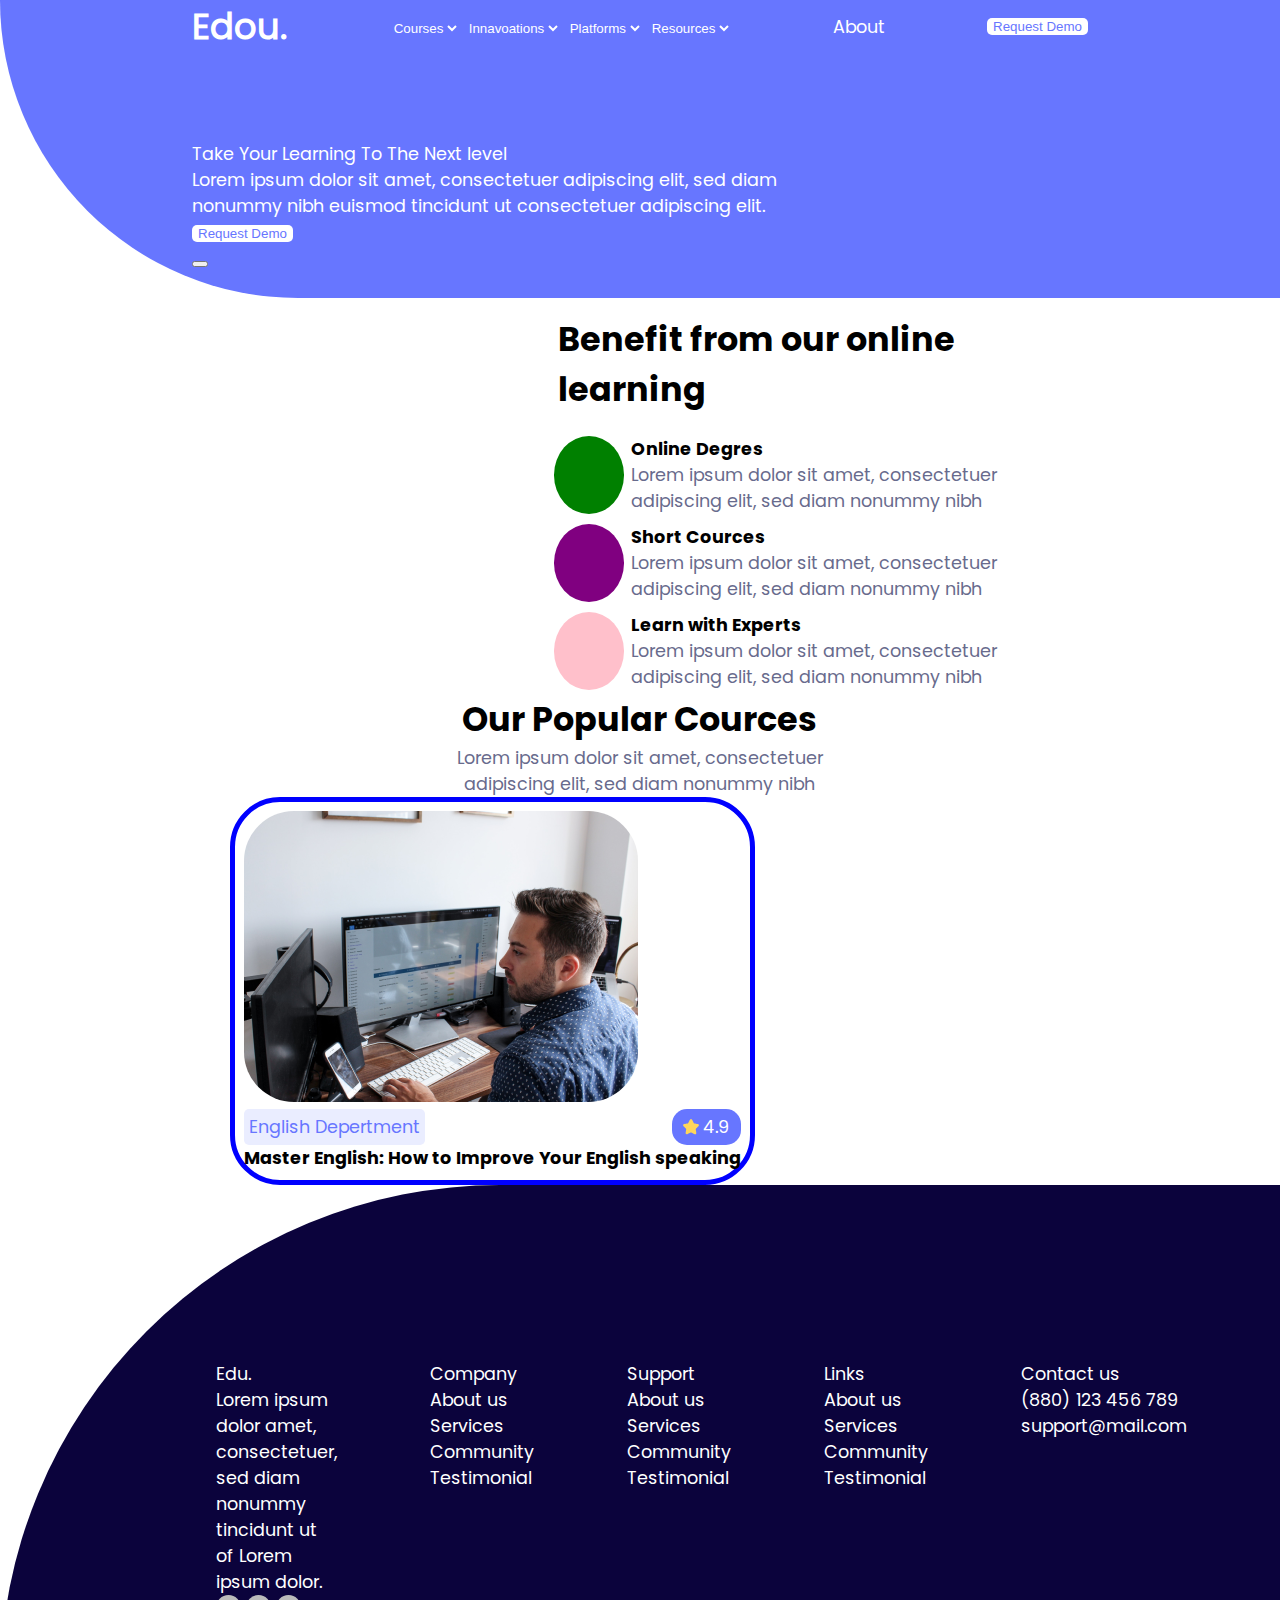
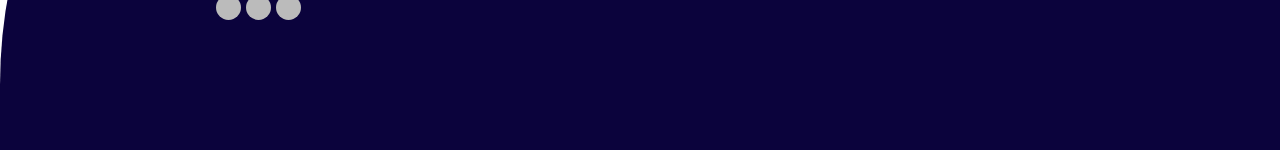
==== index.html @ d98f693d "first section added" ====
<!DOCTYPE html>
<html>
    <head>
        <title>Navax Test Project</title>
        <meta name="viewport" content="width=device-width, initial-scale=1.0">
        <link rel="stylesheet" type="text/css" href="styles.css">
    </head>
    <body>
        <div class="Header-bg">
            <div class="Nav">
                <div class="Nav-item Nav-title">Edou.</div>
            <div class="Nav-bar">     
                <select class="Nav-item" name="Courses">
                    <option value="Courses" >Courses</option>
                </select>
                <select class="Nav-item" name="Innavoations">
                    <option value="Innavoations" >Innavoations</option>
                </select>
                <select class="Nav-item" name="Platforms">
                    <option value="Platforms" >Platforms</option>
                </select>
                <select class="Nav-item" name="Resources">
                    <option value="Resources" >Resources</option>
                </select>
            </div>
                <div class="Nav-item">About</div>
                <button class="Nav-item Request-Btn">Request Demo</button>
                </div>
             <div class="Header-main row">
                 <div>
                    <div class="Header-title">
                    Take Your Learning To The Next level
                </div>
                <div class="Header-description">
                    Lorem ipsum dolor sit amet, consectetuer adipiscing elit,
sed diam nonummy nibh euismod tincidunt ut
consectetuer adipiscing elit.
                </div>  
                <div>
                    <button class="Request-Btn">Request Demo</button>
                </div>
                <div>
                    <label for="Play-Btn"></label>
                    <button class="Play-Btn">
                        <!-- <svg class="circle-fill">
                            <circle cx="41" cy="41" r="37" stroke="none" stroke-width="1"></circle>
                            <polygon fill="none" stroke="#fff" stroke-width="1" points="32,25 32,58 60,42"></polygon>
                          </svg> -->
                    </button>                 
                </div>
                 </div>

                <div class="header-shape">
                <svg xmlns="./assets/images/imgHeader_shape.svg"></svg>
                <!-- <div class="Header-shape-container">
                    <div class="Header-shape Header-shape-level-1"></div>
                    <div class="Header-shape Header-shape-level-2"></div>
                    <div class="Header-shape Header-shape-level-3"></div>
                </div> -->
                </div>         

            </div>
           <!-- <div class="Info-Section">
                <div class="Info-Container">
                    <img src="">
                    <div></div>
                    <div></div>
                </div>
            </div> -->
        </div>
        <!--benefits-->
        <section class="row section">
            <div style="width:65%;"></div>
        <div>
            <div class="bold title">Benefit from our online
                learning</div>
            <div class="column" >
                <div class="benefit-item row" style="padding:5px">
                    <div class="item-logo" style="background-color:green;">
                        <img>
                    </div>
                    <div class="column">
                        <div class="bold">Online Degres</div>
                        <div class="txt-gray">Lorem ipsum dolor sit amet, consectetuer adipiscing elit, sed diam nonummy nibh </div>
                    </div>
                </div>
                <div class="benefit-item row" style="padding:5px">
                    <div class="item-logo" style="background-color:purple;">
                        <img>
                    </div>
                    <div class="column">
                        <div class="bold">Short Cources</div>
                        <div class="txt-gray">Lorem ipsum dolor sit amet, consectetuer adipiscing elit, sed diam nonummy nibh </div>
                    </div>
                </div>
                <div class="benefit-item row" style="padding:5px">
                    <div class="item-logo" style="background-color:pink;">
                        <img>
                    </div>
                    <div class="column">
                        <div class="bold">Learn with Experts</div>
                        <div class="txt-gray">Lorem ipsum dolor sit amet, consectetuer adipiscing elit, sed diam nonummy nibh </div>
                    </div>
                </div>                
            </div>
        </div>
        </section>
        <!--Popular cources-->
        <section class="column section">
            <div class="column center" style="width:50%;">
                <div class="bold title center">Our Popular Cources</div>
                <div class="txt-gray" style="text-align: center;">Lorem ipsum dolor sit amet, consectetuer adipiscing elit, sed diam nonummy nibh </div>
            </div>
            <div class="row">
                <div class="course-container column">
                    <div >
                        <img src="./assets/images/imgcourse-english.png" class="course-img"/>
                    </div>
                    <div class="course-info row">
                        <span class="course-tag">English Depertment</span>
                        <span class="course-rate row">
                            <img src="./assets/images/Vectorstar.svg" style="margin:auto"/>
                            <span style="color:#fff;margin:auto;">4.9</span>
                        </span>
                    </div>
                    <div class="bold">Master English: How to Improve
                        Your English speaking</div>
                    </div>
                    <div class="course-play">

                    </div>
                </div>
            </div>
        </section>
        <!--Become an innovation-->
        <section></section>
        <!--iur innovations-->
        <section></section>
        <!--student testiomonal-->
        <div class="Contact"></div>
        <div class="footer">
            <div class="footer-bg">
                <div class="footer-info column">
                    <div>Edu.</div>
                    <div>Lorem ipsum dolor amet,
                        consectetuer, sed diam
                        nonummy tincidunt ut of
                        Lorem ipsum dolor.
                    </div>
                    <div class="social">
                        <span class="social-logo be">

                        </span>
                        <span class="social-logo ball"></span>
                        <span class="social-logo fb"></span>
                    </div>
                </div>
                <div class="footer-list column">
                    <div class="footer-list-title">Company</div>
                    <a>About us</a>
                    <a>Services</a>
                    <a>Community</a>
                    <a>Testimonial</a>
                </div>
                <div class="footer-list column">
                    <div class="footer-list-title">Support</div>
                    <a>About us</a>
                    <a>Services</a>
                    <a>Community</a>
                    <a>Testimonial</a>
                </div>
                <div class="footer-list column">
                    <div class="footer-list-title">Links</div>
                    <a>About us</a>
                    <a>Services</a>
                    <a>Community</a>
                    <a>Testimonial</a>
                </div>
                <div class="footer-list column">
                    <div class="footer-list-title">Contact us</div>
                    <div>(880) 123 456 789</div>
                    <div>support@mail.com</div>
                </div>
            </div>
            </div>
        </div>
    </div>
    </body>
</html>
---- styles.css ----
@font-face {
    font-family: Poppins;
    src: url(assets/fonts/Poppins-Regular.ttf);
  }
  @font-face {
    font-family: Poppins-Bold;
    src: url(assets/fonts/Poppins-Bold.ttf);
  }
body{
    margin: 0;
    font-family: Poppins;
    font-size: 1.1em;
}
.section{
    margin:0px 18%;
}
.txt-gray{
    color:#686B8D;
}
.bold{
    font-family: Poppins-Bold;
}
.title{
    font-size: 1.9em;
    margin:.5em;
}
.center{
    margin: auto;
}
.row{
    display: flex;
    flex-direction:row
}
.column{
    display:flex;
    flex-direction:column ;
}
/*Header*/
.Header-bg {
    background-color:#6776FF;
    width: 100%;
    margin:0px;
    border-radius: 0px 0px 0px 400px;
    height: 100%;
    color:#fff;
}
.Nav {
    margin:0px 15%;
    padding-bottom: 5em;
    display: flex;
    justify-content: space-between;
    align-items: center;
    /* flex-shrink:0; */
}
.Nav-bar .Nav-item{
    color: #fff;
    background-color: transparent;
    border: none;
}
.Nav-title{
    font-weight: bold;
    font-size: 2em;
}
.Request-Btn{
    background-color:#fff;
    color:#6776FF;
    border-radius: 5px;
    border:none;
}
.Header-main{
    margin:0px 15%;
}
.Header-shape-container {
    display:block;
    width:100%;
}
/*main*/
.item-logo{
    width:7em;
    /* height:40%; */
    border-radius: 50%;
    display:inline-block;
    /* margin: 0px 5px 5px 5px; */
    margin:0 .4em;
}
.course-container{
    border-radius: 50px;
    border:5px solid blue;
    height: 100%;
    padding: .5em;
    /* border-image:   */
    /* linear-gradient(100% 100% at 0% 0%, #6776FF 0%, */
     /* rgba(255, 255, 255, 0) 68.57%, */
      /* rgba(255, 255, 255, 0) 100%); */
}
.course-img{
    border-radius: 50px;
}
.course-tag{
    background: #EAEDFF;
    color:#6776FF;
    border-radius: 5px;
    padding: 5px;
}
.course-rate{
    background: #6776FF;
    border-radius: 15px;
    padding: 5px 10px;
    width: 10%;
    justify-content: space-between;
}
.course-info{
    justify-content: space-between;
}
/*Footer*/
.footer{
    color: #fff;
    width: 100%;
}
.footer-bg{
    background-color:#0B033C;
    border-radius: 500px 0px 0px 0px;
    display:flex;
    flex-direction:row;
    justify-content: space-evenly;
    padding-top: 10em;
    padding-bottom: 7em;
    padding-left: 7em;
    /* transform: rotate(-13deg); */
}
.footer-info{
    /* flex-grow: 1; */
    flex-shrink: 1;
    flex-basis: 0
        /* flex-basis: 100%; */
}
/* .footer-list{
    display:flex;
    flex-direction: column;
} */
.social-logo{
    height: 25px;
    width: 25px;
    background-color: #bbb;
    border-radius: 50%;
    display: inline-block;
}
/* .Header-shape{

    border-top-left-radius: 55px;
    border-top-right-radius: 55px;
}
.Header-shape-level-1{
    background-color:#fff;
    border:none;
    width:100px;
    height:110px;
} */
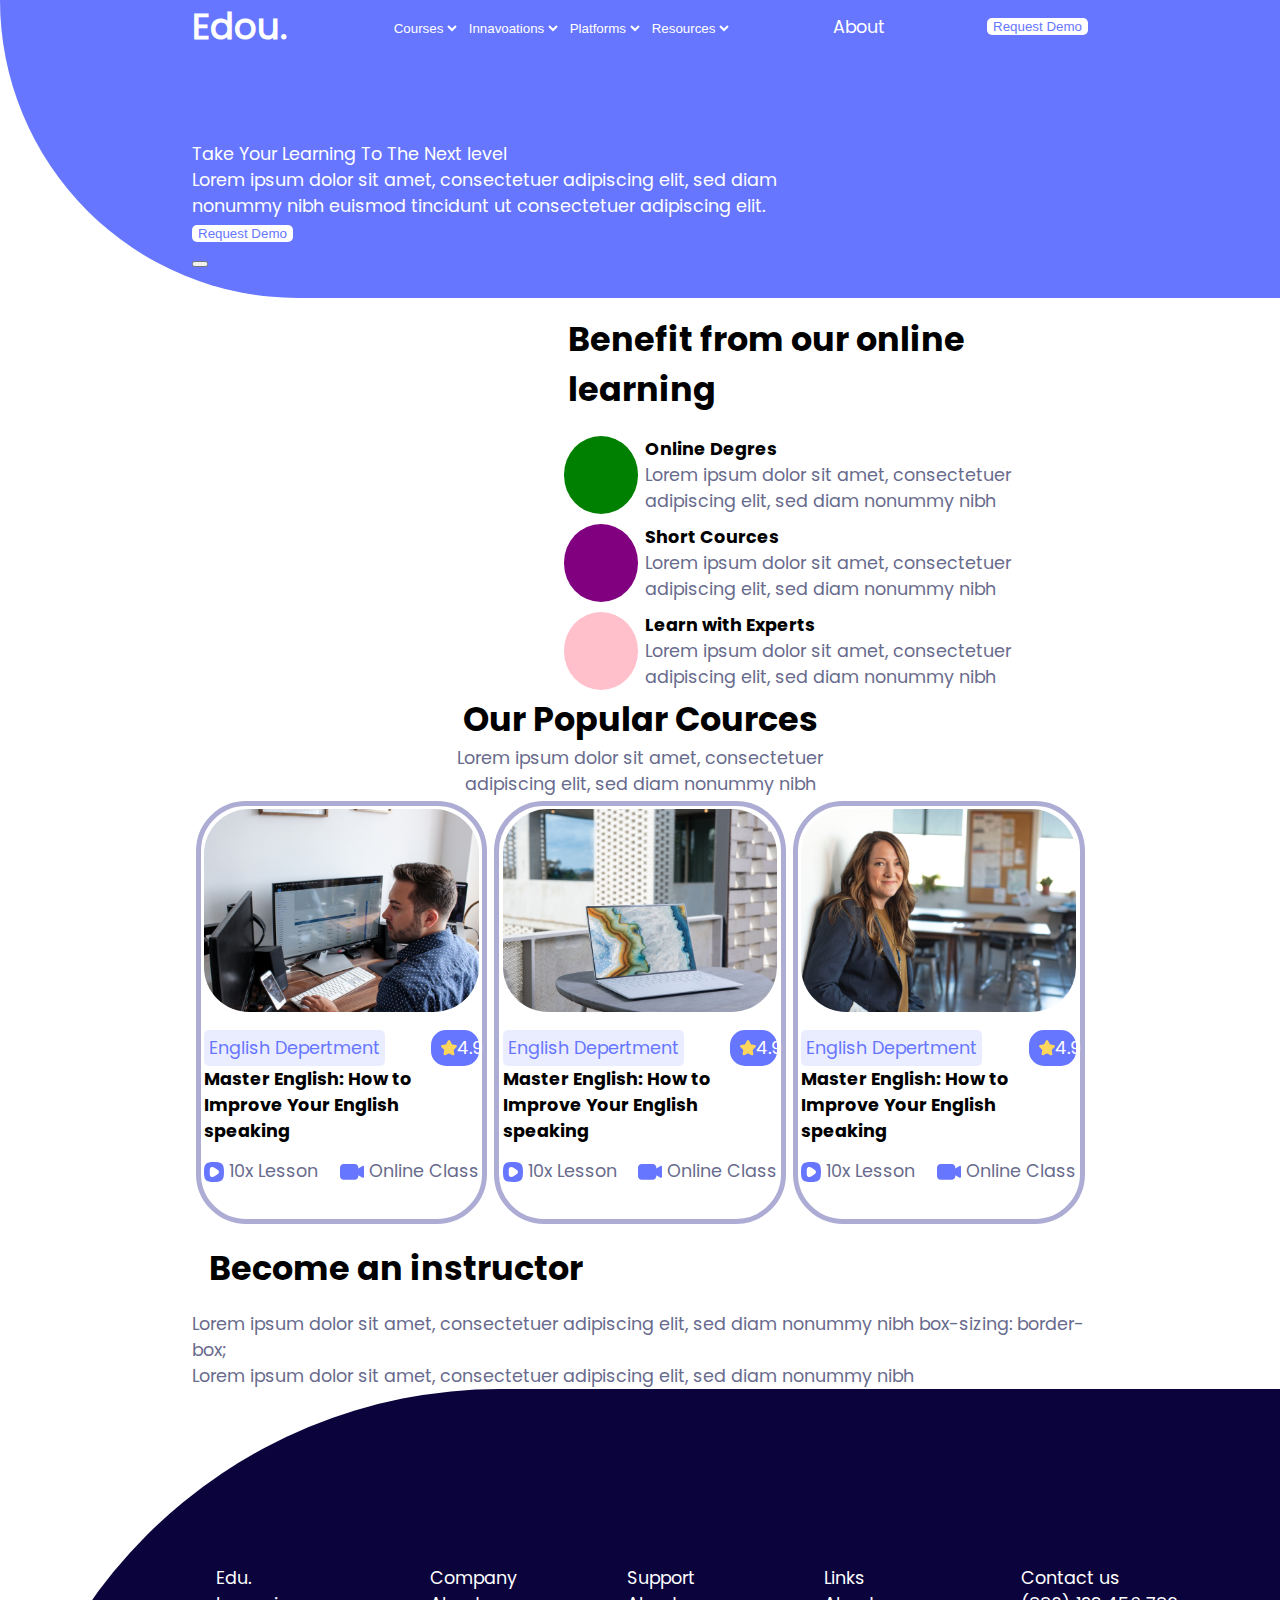
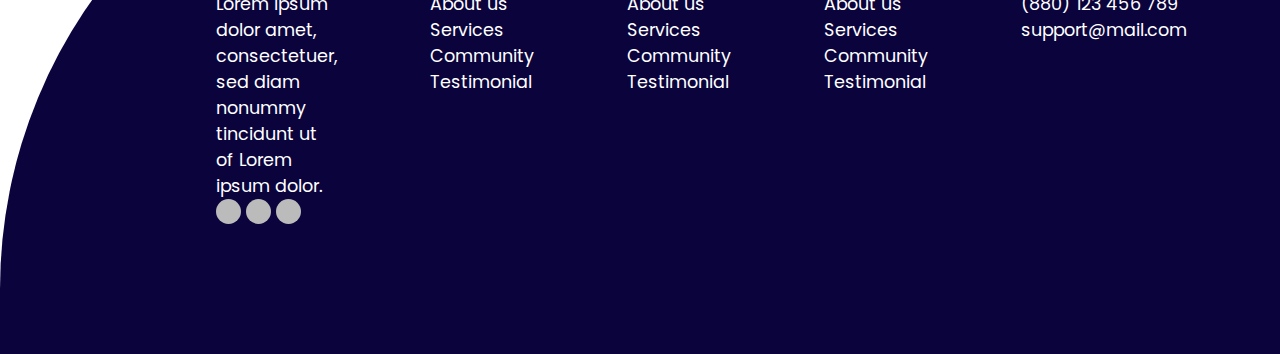
==== commit 63e66f41: "section 2 and 3 added" ====
--- a/index.html
+++ b/index.html
@@ -111,11 +111,10 @@
                 <div class="bold title center">Our Popular Cources</div>
                 <div class="txt-gray" style="text-align: center;">Lorem ipsum dolor sit amet, consectetuer adipiscing elit, sed diam nonummy nibh </div>
             </div>
-            <div class="row">
+            <div class="row cources-row">
                 <div class="course-container column">
-                    <div >
                         <img src="./assets/images/imgcourse-english.png" class="course-img"/>
-                    </div>
+                    
                     <div class="course-info row">
                         <span class="course-tag">English Depertment</span>
                         <span class="course-rate row">
@@ -125,15 +124,95 @@
                     </div>
                     <div class="bold">Master English: How to Improve
                         Your English speaking</div>
-                    </div>
-                    <div class="course-play">
-
-                    </div>
-                </div>
-            </div>
+                        <div class="course-play row">
+                         <div>
+                            <span>
+                                <img src="./assets/images/Vectorspeed-play.svg" style="vertical-align: middle;"/>
+                            </span>
+                            <span class="txt-gray">10x Lesson</span>
+                        </div>
+                        <div>
+                            <span>
+                                <img src="./assets/images/Vectorcamera.svg" style="vertical-align: middle"/>
+                            </span>
+                            <span class="txt-gray">Online Class</span>
+                        </div>
+                            
+                        </div>
+                </div>
+                <div class="course-container column">
+                    <img src="./assets/images/imgenglish-img2.png" class="course-img"/>
+                
+                <div class="course-info row">
+                    <span class="course-tag">English Depertment</span>
+                    <span class="course-rate row">
+                        <img src="./assets/images/Vectorstar.svg" style="margin:auto"/>
+                        <span style="color:#fff;margin:auto;">4.9</span>
+                    </span>
+                </div>
+                <div class="bold">Master English: How to Improve
+                    Your English speaking</div>
+                    <div class="course-play row">
+                     <div>
+                        <span>
+                            <img src="./assets/images/Vectorspeed-play.svg" style="vertical-align: middle;"/>
+                        </span>
+                        <span class="txt-gray">10x Lesson</span>
+                    </div>
+                    <div>
+                        <span>
+                            <img src="./assets/images/Vectorcamera.svg" style="vertical-align: middle"/>
+                        </span>
+                        <span class="txt-gray">Online Class</span>
+                    </div>
+                        
+                    </div>
+            </div>
+            <div class="course-container column">
+                <img src="./assets/images/imgenglish-img3.png" class="course-img"/>
+            
+            <div class="course-info row">
+                <span class="course-tag">English Depertment</span>
+                <span class="course-rate row">
+                    <img src="./assets/images/Vectorstar.svg" style="margin:auto"/>
+                    <span style="color:#fff;margin:auto;">4.9</span>
+                </span>
+            </div>
+            <div class="bold">Master English: How to Improve
+                Your English speaking</div>
+                <div class="course-play row">
+                 <div>
+                    <span>
+                        <img src="./assets/images/Vectorspeed-play.svg" style="vertical-align: middle;"/>
+                    </span>
+                    <span class="txt-gray">10x Lesson</span>
+                </div>
+                <div>
+                    <span>
+                        <img src="./assets/images/Vectorcamera.svg" style="vertical-align: middle"/>
+                    </span>
+                    <span class="txt-gray">Online Class</span>
+                </div>
+                    
+                </div>
+        </div>
+
+
+ </div>
+                
+        </section>
+        </div>
         </section>
         <!--Become an innovation-->
-        <section></section>
+        <section class="section row">
+            <div>
+                <div class="title bold">Become an instructor</div>
+                <div class="txt-gray">Lorem ipsum dolor sit amet, consectetuer adipiscing elit, sed diam nonummy nibh box-sizing: border-box; </div>
+                <div class="txt-gray">Lorem ipsum dolor sit amet, consectetuer adipiscing elit, sed diam nonummy nibh</div>
+            </div>
+            <div></div>
+
+        </section>
         <!--iur innovations-->
         <section></section>
         <!--student testiomonal-->
--- a/styles.css
+++ b/styles.css
@@ -12,7 +12,7 @@
     font-size: 1.1em;
 }
 .section{
-    margin:0px 18%;
+    margin:0px 15%;
 }
 .txt-gray{
     color:#686B8D;
@@ -29,7 +29,9 @@
 }
 .row{
     display: flex;
-    flex-direction:row
+    flex-direction:row;
+    flex-shrink:0;
+    /* box-sizing: border-box; */
 }
 .column{
     display:flex;
@@ -83,24 +85,34 @@
     /* margin: 0px 5px 5px 5px; */
     margin:0 .4em;
 }
+.cources-row{
+    justify-content: space-between;
+}
 .course-container{
     border-radius: 50px;
-    border:5px solid blue;
+    border:5px solid rgb(172, 172, 212);
     height: 100%;
-    padding: .5em;
+    padding: .2em .2em 2em .2em;
+    margin:.2em;
+    box-sizing: border-box;
     /* border-image:   */
     /* linear-gradient(100% 100% at 0% 0%, #6776FF 0%, */
      /* rgba(255, 255, 255, 0) 68.57%, */
       /* rgba(255, 255, 255, 0) 100%); */
 }
 .course-img{
-    border-radius: 50px;
+    border-radius: 45px;
+    border:5px;
+    margin-bottom: 1em;
+    width: 100%;
+    height:auto;
 }
 .course-tag{
     background: #EAEDFF;
     color:#6776FF;
     border-radius: 5px;
     padding: 5px;
+    box-sizing: border-box;
 }
 .course-rate{
     background: #6776FF;
@@ -111,6 +123,10 @@
 }
 .course-info{
     justify-content: space-between;
+}
+.course-play{
+    justify-content: space-between;
+    margin-top: .8em;
 }
 /*Footer*/
 .footer{
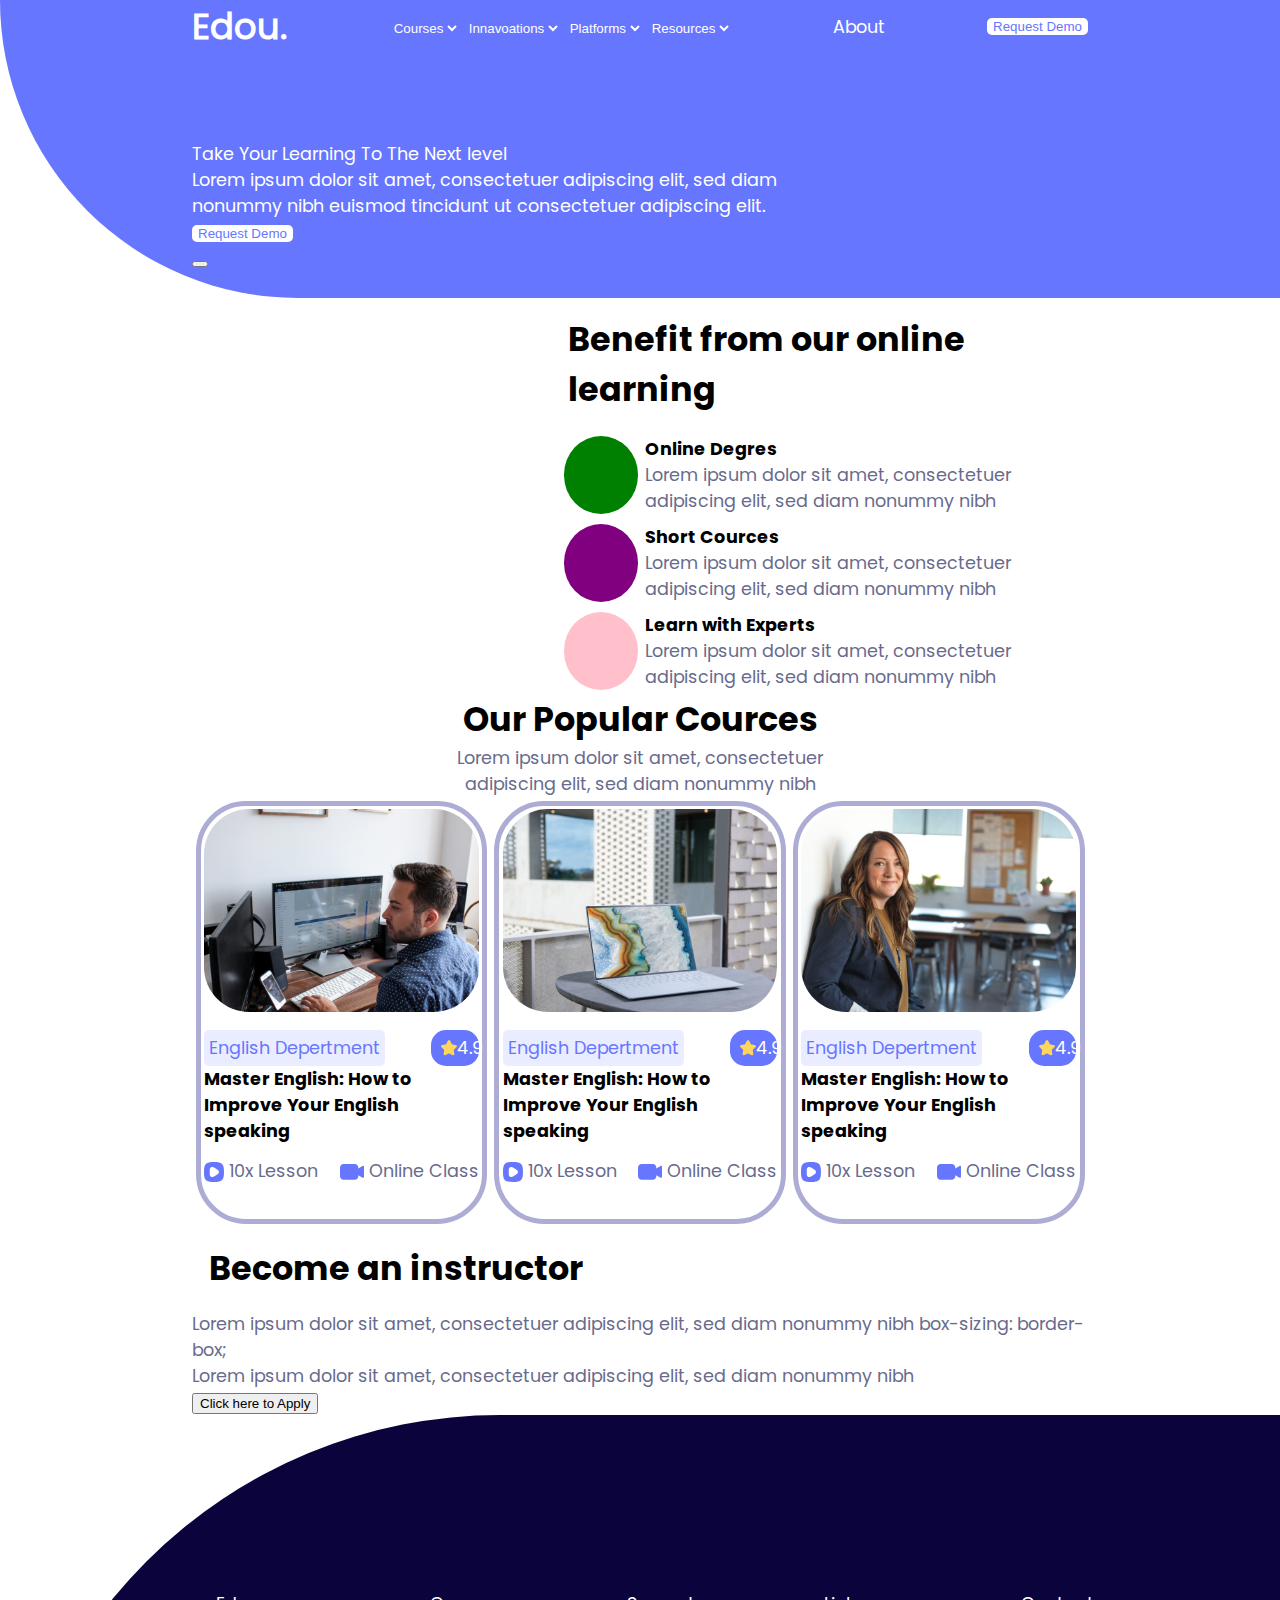
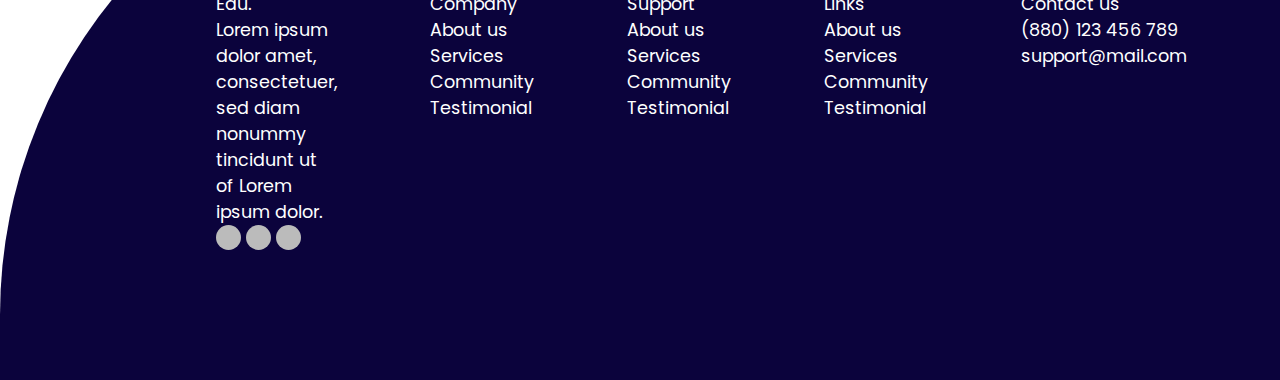
==== commit b70bd7b6: "section 3 created" ====
--- a/index.html
+++ b/index.html
@@ -209,12 +209,13 @@
                 <div class="title bold">Become an instructor</div>
                 <div class="txt-gray">Lorem ipsum dolor sit amet, consectetuer adipiscing elit, sed diam nonummy nibh box-sizing: border-box; </div>
                 <div class="txt-gray">Lorem ipsum dolor sit amet, consectetuer adipiscing elit, sed diam nonummy nibh</div>
+                <button class="">Click here to Apply</button>
             </div>
             <div></div>
 
         </section>
         <!--iur innovations-->
-        <section></section>
+        <section class="section" style="background-color: #EAEDFF;"></section>
         <!--student testiomonal-->
         <div class="Contact"></div>
         <div class="footer">
--- a/styles.css
+++ b/styles.css
@@ -2,7 +2,7 @@
     font-family: Poppins;
     src: url(assets/fonts/Poppins-Regular.ttf);
   }
-  @font-face {
+@font-face {
     font-family: Poppins-Bold;
     src: url(assets/fonts/Poppins-Bold.ttf);
   }
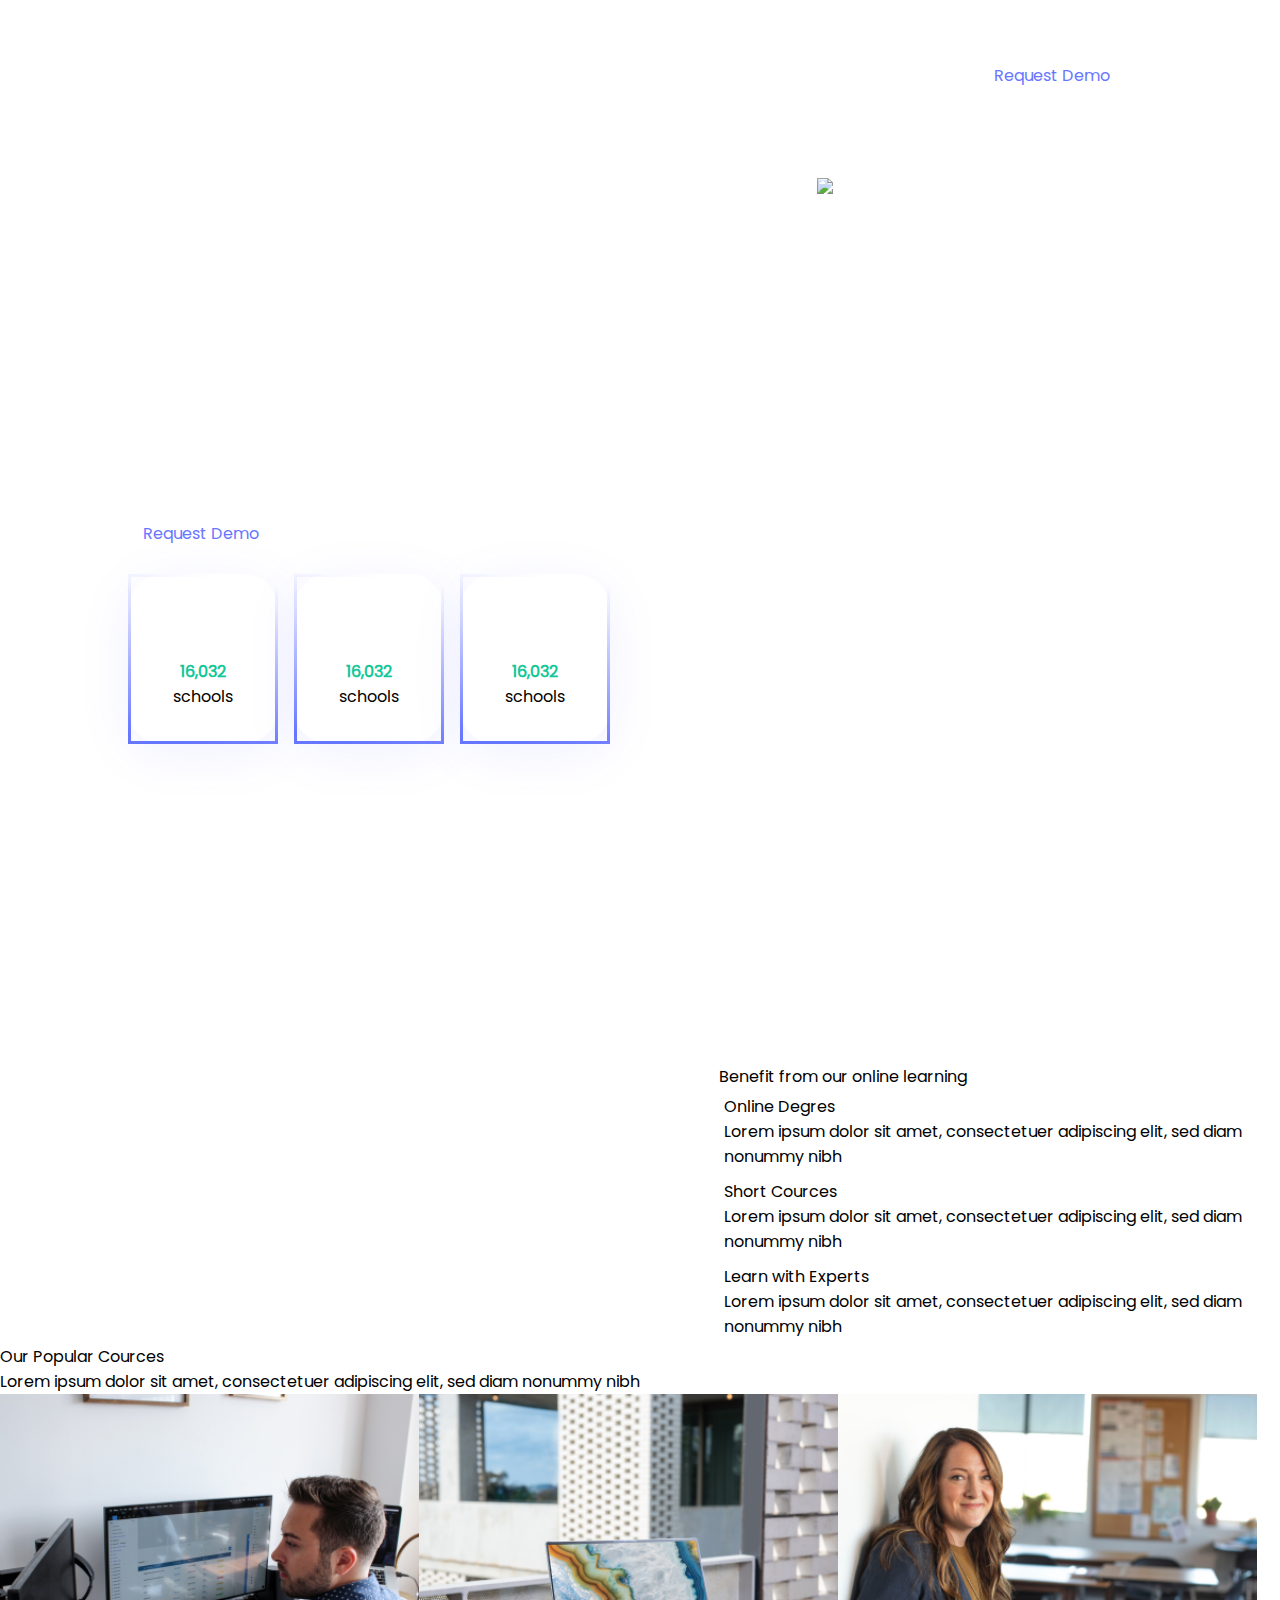
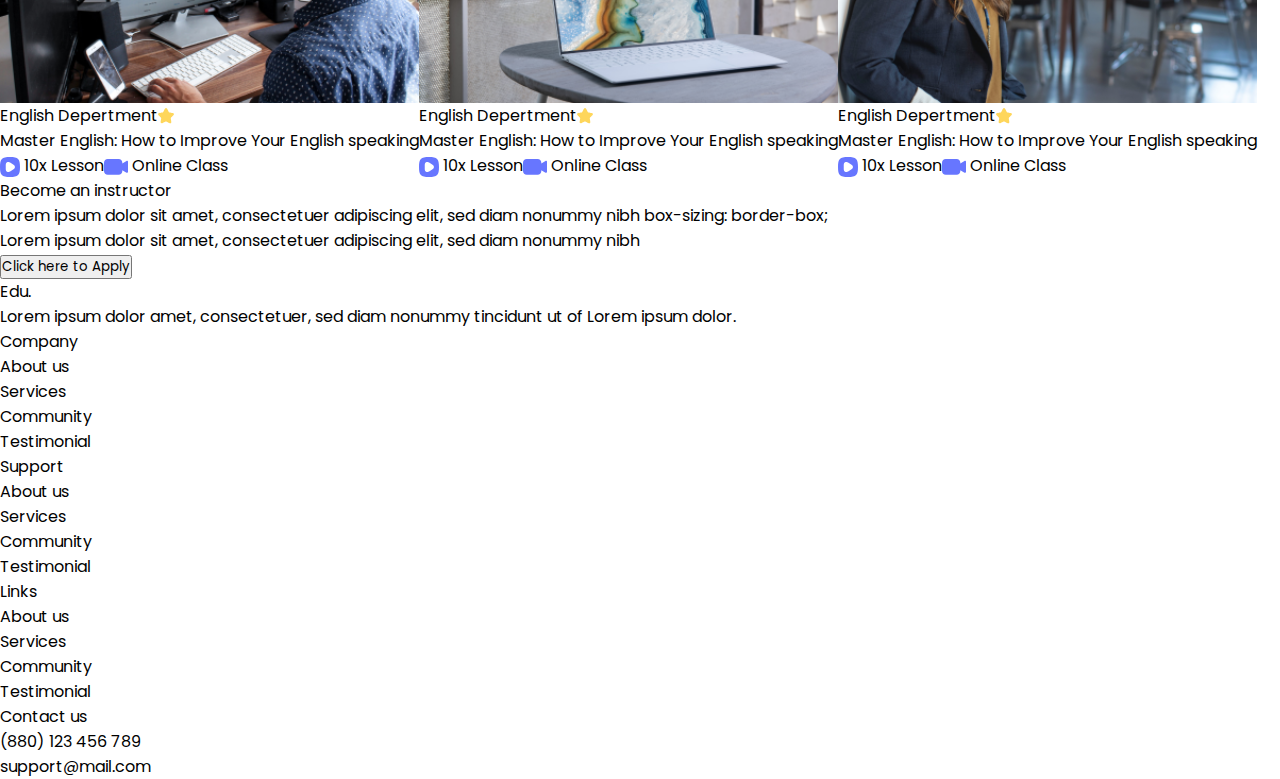
==== commit 3846fb3e: "header structure completed" ====
--- a/index.html
+++ b/index.html
@@ -2,72 +2,74 @@
 <html>
     <head>
         <title>Navax Test Project</title>
+        <meta charset="UTF-8" />
         <meta name="viewport" content="width=device-width, initial-scale=1.0">
-        <link rel="stylesheet" type="text/css" href="styles.css">
+        
+          <!-- Web page CSS -->
+          <link rel="stylesheet" type="text/css" href="./assets/styles/Header.css">
+        <link rel="stylesheet" type="text/css" href="./assets/styles/styles.css">
+        <link rel="stylesheet" type="text/css" href="./assets/styles/Footer.css">
+        <link rel="stylesheet" type="text/css" href="./assets/styles/media-queries.css">
     </head>
     <body>
-        <div class="Header-bg">
-            <div class="Nav">
-                <div class="Nav-item Nav-title">Edou.</div>
-            <div class="Nav-bar">     
-                <select class="Nav-item" name="Courses">
-                    <option value="Courses" >Courses</option>
-                </select>
-                <select class="Nav-item" name="Innavoations">
-                    <option value="Innavoations" >Innavoations</option>
-                </select>
-                <select class="Nav-item" name="Platforms">
-                    <option value="Platforms" >Platforms</option>
-                </select>
-                <select class="Nav-item" name="Resources">
-                    <option value="Resources" >Resources</option>
-                </select>
-            </div>
-                <div class="Nav-item">About</div>
-                <button class="Nav-item Request-Btn">Request Demo</button>
-                </div>
-             <div class="Header-main row">
-                 <div>
-                    <div class="Header-title">
-                    Take Your Learning To The Next level
-                </div>
-                <div class="Header-description">
-                    Lorem ipsum dolor sit amet, consectetuer adipiscing elit,
-sed diam nonummy nibh euismod tincidunt ut
-consectetuer adipiscing elit.
-                </div>  
-                <div>
-                    <button class="Request-Btn">Request Demo</button>
-                </div>
-                <div>
-                    <label for="Play-Btn"></label>
-                    <button class="Play-Btn">
-                        <!-- <svg class="circle-fill">
-                            <circle cx="41" cy="41" r="37" stroke="none" stroke-width="1"></circle>
-                            <polygon fill="none" stroke="#fff" stroke-width="1" points="32,25 32,58 60,42"></polygon>
-                          </svg> -->
-                    </button>                 
-                </div>
-                 </div>
-
-                <div class="header-shape">
-                <svg xmlns="./assets/images/imgHeader_shape.svg"></svg>
-                <!-- <div class="Header-shape-container">
-                    <div class="Header-shape Header-shape-level-1"></div>
-                    <div class="Header-shape Header-shape-level-2"></div>
-                    <div class="Header-shape Header-shape-level-3"></div>
-                </div> -->
-                </div>         
-
-            </div>
-           <!-- <div class="Info-Section">
-                <div class="Info-Container">
-                    <img src="">
-                    <div></div>
-                    <div></div>
-                </div>
-            </div> -->
-        </div>
+        <!--Nav Bar-->
+        <div id="container">
+            <div id="header">
+                <nav class="Nav">
+                    <a href="#default" class="Nav-item logo">Edou.</a>
+                    <select class="Nav-item" name="Courses">
+                        <option value="Courses"><a href="#default" class="nav-link" id="nav-link">Courses</a></option>
+                    </select>
+                    <select class="Nav-item" name="Innavoations">
+                        <option value="Innavoations" ><a href="#default" class="nav-link" id="nav-link">Innavoations</a></option>
+                    </select>
+                    <select class="Nav-item" name="Platforms">
+                        <option value="Platforms" ><a href="#default" class="nav-link" id="nav-link">Platforms</a></option>
+                    </select>
+                    <select class="Nav-item" name="Resources">
+                        <option value="Resources"><a href="#default" class="nav-link" id="nav-link">Resources</a></option>
+                    </select>
+                    <span class="Nav-item"><a href="#default" class="nav-link" id="nav-link">About</a></span>
+                    <a class="Nav-item request-btn">Request Demo</a>                 
+            </nav>            
+            <section class="hero row">
+                <div class="intro-text column">
+                   <span id="hero-title">Take Your Learning To The Next level</span>
+                    <p id="intro-description">
+                        Lorem ipsum dolor sit amet, consectetuer adipiscing elit,
+                         sed diam nonummy nibh euismod tincidunt ut consectetuer adipiscing elit.
+                    </p>  
+                    <span class="intro-btn-sec row">
+                    <a class="btn request-btn header-right">Request Demo</a> 
+                    <a class="btn play-btn"></a>
+                    <a href="#">What's Edou.?</a>
+                    </span>
+                  <ul class="hero-info-cart-container row">
+                    <li class="hero-info-cart column" >
+                        <div class="hero-info-cart-icon" id="schools-icon">
+                        </div>
+                        <p><strong>16,032</strong></p>
+                        <p>schools</p>
+                    </li>
+                    <li class="hero-info-cart column" >
+                        <div class="hero-info-cart-icon" id="users-icon">
+                        </div>
+                        <p><strong>16,032</strong></p>
+                        <p>schools</p>
+                    </li>
+                    <li class="hero-info-cart column" >
+                        <div class="hero-info-cart-icon" id="countries-icon">
+                        </div>
+                        <p><strong>16,032</strong></p>
+                        <p>schools</p>
+                    </li> 
+                    </ul>                                     
+                </div>
+                <div class="hero-image">
+                    <img src="./assets/images/hero/hro-img.png"/>
+                </div>
+            </section>          
+    </div>
         <!--benefits-->
         <section class="row section">
             <div style="width:65%;"></div>
@@ -202,8 +204,10 @@
                 
         </section>
         </div>
-        </section>
-        <!--Become an innovation-->
+
+
+        </section>
+        <!--Become an instructor-->
         <section class="section row">
             <div>
                 <div class="title bold">Become an instructor</div>
@@ -212,14 +216,15 @@
                 <button class="">Click here to Apply</button>
             </div>
             <div></div>
-
         </section>
         <!--iur innovations-->
-        <section class="section" style="background-color: #EAEDFF;"></section>
+        <section class="section" style="background-color: #EAEDFF;">
+        </section>
         <!--student testiomonal-->
         <div class="Contact"></div>
         <div class="footer">
-            <div class="footer-bg">
+            <section class="contact"></section>
+            <section>
                 <div class="footer-info column">
                     <div>Edu.</div>
                     <div>Lorem ipsum dolor amet,
@@ -261,9 +266,8 @@
                     <div>(880) 123 456 789</div>
                     <div>support@mail.com</div>
                 </div>
-            </div>
-            </div>
-        </div>
-    </div>
+            </section>
+        </div>
+        </div>
     </body>
 </html>--- a/assets/styles/Header.css
+++ b/assets/styles/Header.css
@@ -0,0 +1,194 @@
+@font-face {
+    font-family: Poppins;
+    src: url(../fonts/Poppins-Regular.ttf);
+  }
+@font-face {
+    font-family: Poppins-Bold;
+    src: url(../fonts//Poppins-Bold.ttf);
+}
+*{
+    font-family: Poppins;
+    margin: 0;
+    padding: 0;
+    box-sizing: border-box;
+}
+.row{
+    display: flex;
+    flex-direction: row;
+}
+.column{
+    display: flex;
+    flex-direction: column;
+}
+#header{
+    background-image: url(../images/hero/bgheader-bg.png);
+    background-size: 100% 100%;
+    padding-top: 3em;
+    padding-left: 10%;
+    padding-right: 8%;
+    margin-left: auto;
+    margin-right: auto;
+    padding-bottom: 25%;
+}
+/*Navigation*/
+nav{
+    width: 100%;
+    height: 100%;
+    overflow: hidden;
+    /* display: table; */
+}
+nav, nav>*{
+    color:#fff;
+    text-align: center;
+    vertical-align: baseline;
+}
+/* nav >*{ */
+    /* display:inline-block;
+    display:table-cell;
+    vertical-align: middle; */
+    /* line-height: 25px; */
+/* } */
+nav select{
+    background-color: transparent;
+    border: none;
+    text-align: center;
+}
+.request-btn{
+    background-color:#fff;
+    color:#6776FF;
+    border-radius: 5px;
+    border:none;
+    box-sizing: border-box;
+    padding: 15px;
+}
+nav a{
+    color:#fff;
+    text-decoration: none;
+}
+nav .logo{
+    font-weight: bold;
+    text-decoration: none;
+    font-size: 1.5em;
+    text-align: center;
+    float: left;
+    margin-right: auto;
+    line-height: 25px;
+    /* border-radius: 4px; */
+}
+nav .request-btn{
+    margin-right: 5%;
+    float:right;
+    /* position:absolute; */
+}
+
+/*Hero section*/
+.hero{
+    margin-top: 7%;
+    width: 100%;
+    color:#fff;        
+}
+.hero-image{
+    width:60%;
+}
+.hero-image img{
+    background-image: url(../images/hero/hero-rect.svg),
+    url(../images/hero/hero-rect23.svg),
+    url(../images/hero/hero-rect24.svg);
+    background-size: 80%,100%,90%;
+    background-repeat: no-repeat;
+    background-position: center; 
+    width:100%;
+}
+#hero-title{
+    font-family: Poppins-Bold;
+    font-size: 4em;
+    font-weight: bold;
+}
+#intro-description{
+    width:65%
+}
+.intro-btn-sec{
+    justify-content: start;
+    align-items: center;
+    align-content: center;
+}
+.play-btn{
+    display: inline-block;
+    color:#fff;
+    width: 80px;
+    height: 80px;
+    border-radius: 50%;
+    background-image: url('../images/hero/Vectorplay-tringle.svg'),
+    url('../images/hero/bgplay-fill-circle.svg'),
+    url('../images/hero/bgplacy-circle1.svg'),
+    url('../images/hero/bgplay-circle-2.svg');
+    /*url('./assets/images/hero/bgplay-fill-circle.svg'),*/
+    background-repeat: no-repeat;
+    background-position: center; 
+    background-size: 20%,  70%, 80%, 90%, 100%;
+    text-align: center;
+}
+.intro-text{
+    padding-top: 5%;
+    justify-content: space-evenly;
+    /* height: 100%; */
+}
+.intro-text ul{
+    list-style: none;
+    width:70%;
+
+}
+/* .intro-text ul li{
+    margin: 0 10px;
+} */
+.intro-btn-sec a:last-child{
+    color:#fff;
+}
+.hero-info-cart-container{
+    justify-content:space-between;
+}
+.hero-info-cart{
+    /* position: absolute; */
+    background: #ffffff;
+    box-shadow: 0px 10px 50px rgba(103, 118, 255, 0.1);
+    border-radius: 35px;
+    width:150px;
+    height:170px;
+    padding: 10px;
+    align-items: center;
+    /* justify-content: space-between; */
+    border-collapse: separate; 
+    border: 10px solid;
+    border-image-slice: 1;
+    border-width: 3px;
+     border-image-source: linear-gradient(7.75deg, #6776FF 4.57%, rgba(255, 255, 255, 0) 95.43%,
+     #6776FF 4.57%, rgba(255, 255, 255, 0) 95.43%);
+}
+.hero-info-cart p:first-of-type{
+    color:#14C798;
+}
+.hero-info-cart p:last-child{
+    color:#000;
+}
+.hero-info-cart-icon{
+    background-repeat: no-repeat;
+    background-position: center; 
+    background-size: 50%,100%;
+    /* background-color: #C6F1E7; */
+    width:50%;
+    height:50%;
+    border-radius: 50%;
+    text-align: center;
+    /* position:absolute;
+    left:25%;
+    top:5%; */
+}
+#schools-icon{
+    background-image: url('../images/hero/Vectorcart1.svg'),url('../images/hero/c1-bg.svg');
+}
+#users-icon{
+    background-image: url('../images/hero/Vectorcart2.svg'),url('../images/hero/c2-bg.svg');
+}
+#countries-icon{
+    background-image: url('../images/hero/Vectorcart3.svg'),url('../images/hero/c3-bg.svg');
+}
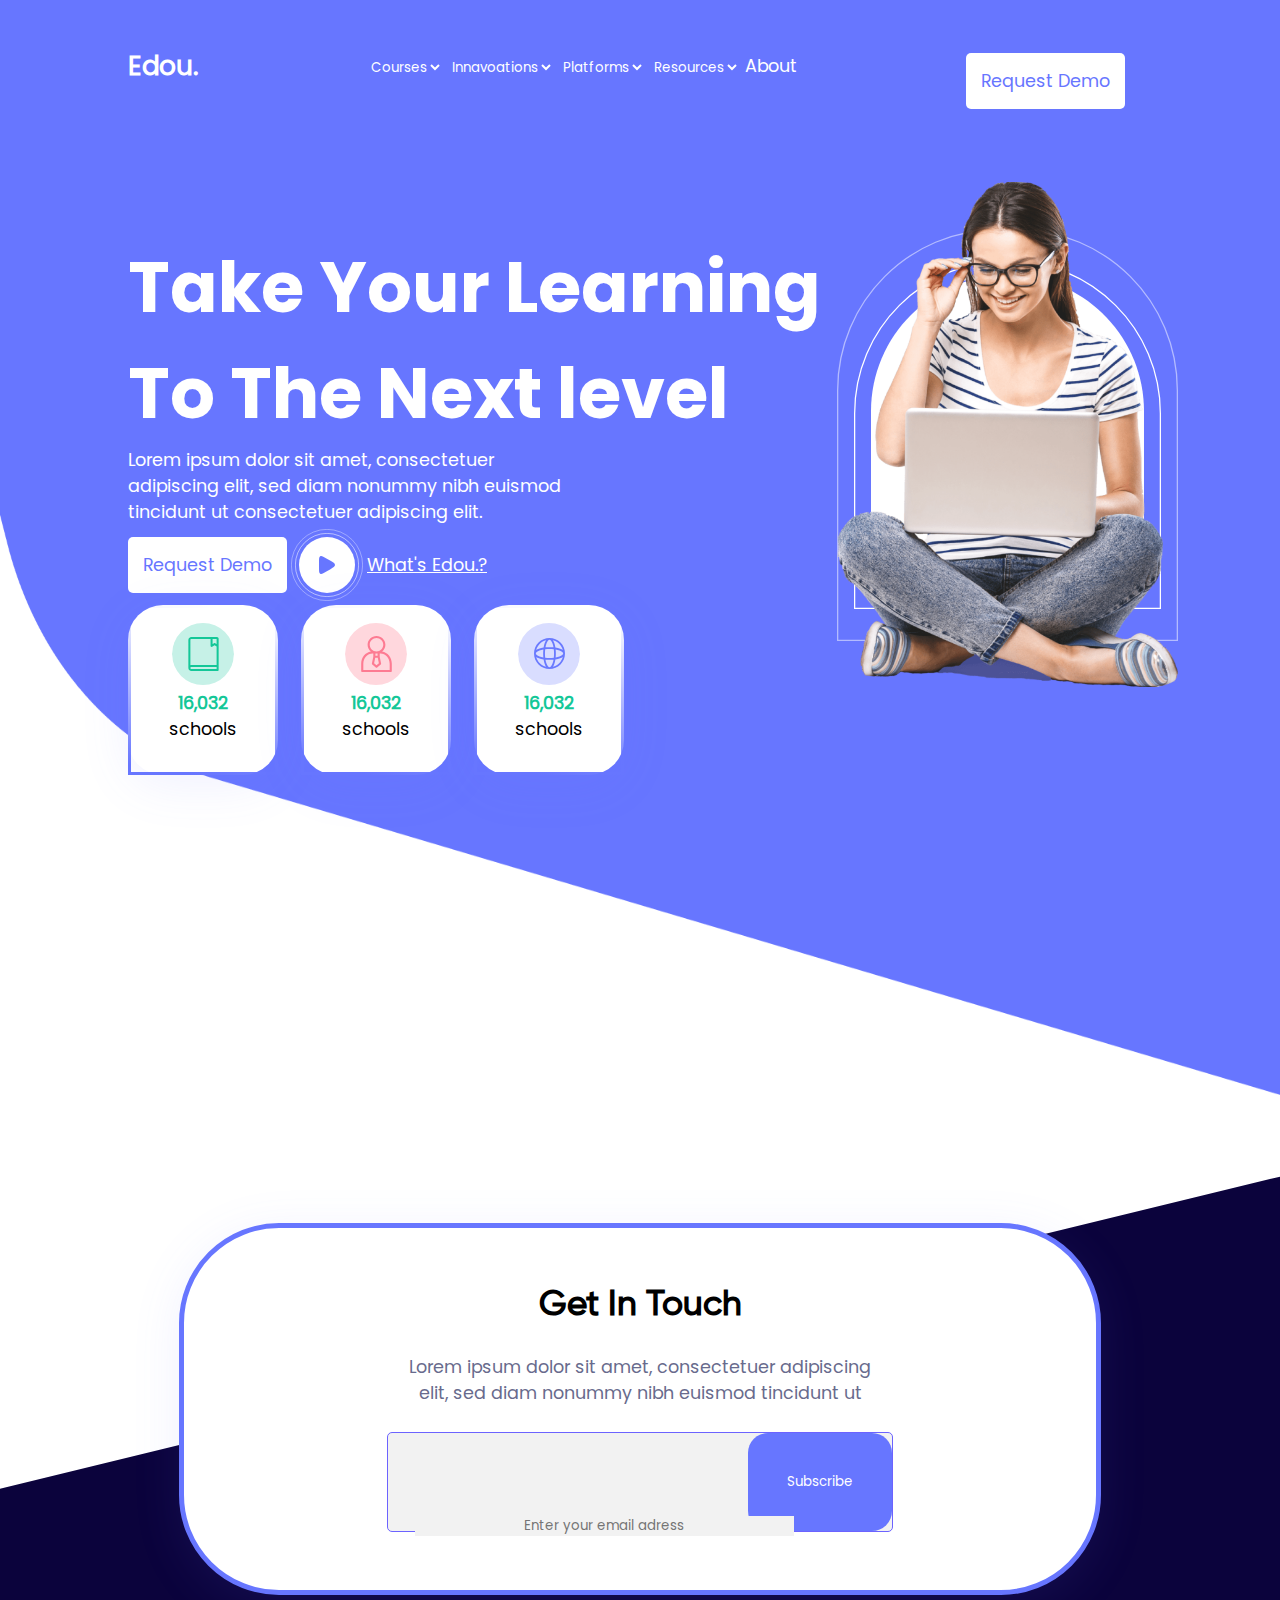
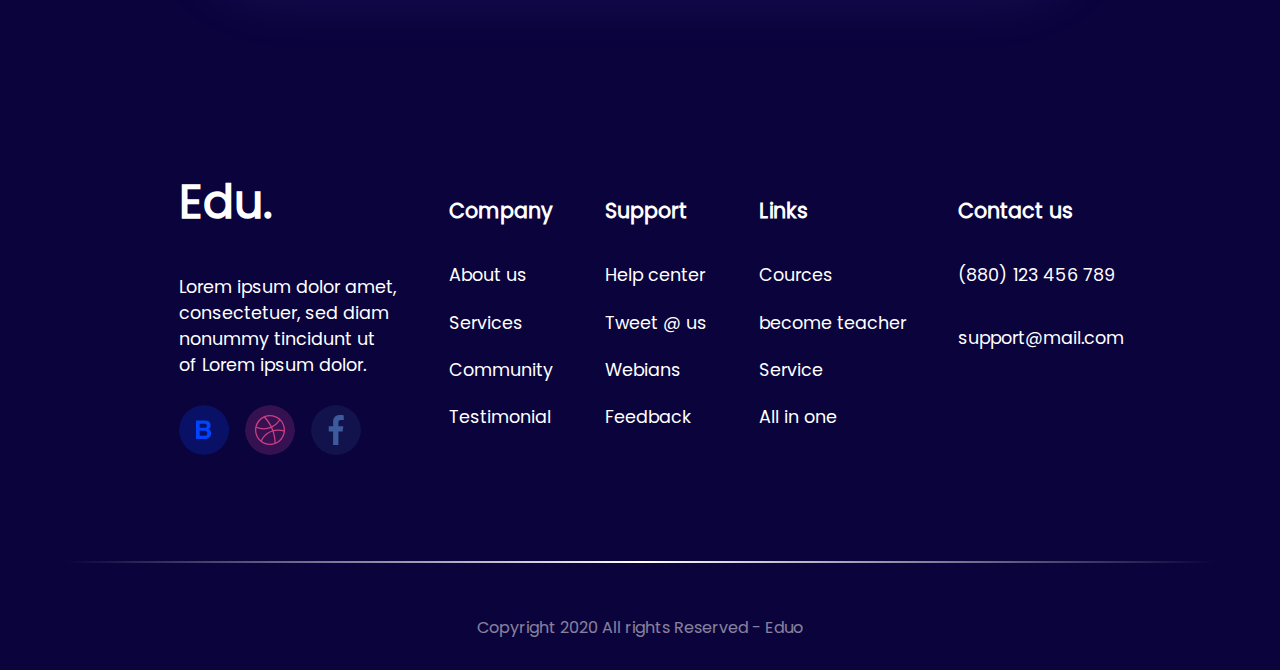
==== commit c420a648: "footer tags added" ====
--- a/index.html
+++ b/index.html
@@ -6,7 +6,7 @@
         <meta name="viewport" content="width=device-width, initial-scale=1.0">
         
           <!-- Web page CSS -->
-          <link rel="stylesheet" type="text/css" href="./assets/styles/Header.css">
+        <link rel="stylesheet" type="text/css" href="./assets/styles/Header.css">
         <link rel="stylesheet" type="text/css" href="./assets/styles/styles.css">
         <link rel="stylesheet" type="text/css" href="./assets/styles/Footer.css">
         <link rel="stylesheet" type="text/css" href="./assets/styles/media-queries.css">
@@ -70,8 +70,10 @@
                 </div>
             </section>          
     </div>
+
+        </div>
         <!--benefits-->
-        <section class="row section">
+        <!-- <section class="row section">
             <div style="width:65%;"></div>
         <div>
             <div class="bold title">Benefit from our online
@@ -106,9 +108,9 @@
                 </div>                
             </div>
         </div>
-        </section>
+        </section> -->
         <!--Popular cources-->
-        <section class="column section">
+        <!-- <section class="column section">
             <div class="column center" style="width:50%;">
                 <div class="bold title center">Our Popular Cources</div>
                 <div class="txt-gray" style="text-align: center;">Lorem ipsum dolor sit amet, consectetuer adipiscing elit, sed diam nonummy nibh </div>
@@ -202,13 +204,9 @@
 
  </div>
                 
-        </section>
-        </div>
-
-
-        </section>
+        </section> -->
         <!--Become an instructor-->
-        <section class="section row">
+        <!-- <section class="section row">
             <div>
                 <div class="title bold">Become an instructor</div>
                 <div class="txt-gray">Lorem ipsum dolor sit amet, consectetuer adipiscing elit, sed diam nonummy nibh box-sizing: border-box; </div>
@@ -216,58 +214,72 @@
                 <button class="">Click here to Apply</button>
             </div>
             <div></div>
-        </section>
+        </section> -->
         <!--iur innovations-->
-        <section class="section" style="background-color: #EAEDFF;">
-        </section>
+        <!-- <section class="section" style="background-color: #EAEDFF;">
+        </section> -->
         <!--student testiomonal-->
-        <div class="Contact"></div>
-        <div class="footer">
-            <section class="contact"></section>
-            <section>
-                <div class="footer-info column">
-                    <div>Edu.</div>
-                    <div>Lorem ipsum dolor amet,
+
+
+
+        <footer id="footer">
+            <section class="contact column">
+                <span><h1>Get In Touch</h1></span>
+                <p>Lorem ipsum dolor sit amet,
+                    consectetuer adipiscing elit,
+                    sed diam nonummy nibh euismod tincidunt ut
+                </p>
+                <div class="subscribe">
+                    <div class="email-input"> <!-- This is the wrapper div around the text input -->
+                        <input type="text" placeholder="Enter your email adress"/>
+                    </div>
+                    <input type="button" value="Subscribe" />
+                </div>
+            </section>
+            <ul class="footer-links row">
+                <div class="footer-info column" id="social-media">
+                    <span class="title"><h1>Edu.</h1></span>
+                    <p>Lorem ipsum dolor amet,
                         consectetuer, sed diam
                         nonummy tincidunt ut of
                         Lorem ipsum dolor.
-                    </div>
-                    <div class="social">
-                        <span class="social-logo be">
-
-                        </span>
-                        <span class="social-logo ball"></span>
-                        <span class="social-logo fb"></span>
-                    </div>
-                </div>
-                <div class="footer-list column">
-                    <div class="footer-list-title">Company</div>
-                    <a>About us</a>
-                    <a>Services</a>
-                    <a>Community</a>
-                    <a>Testimonial</a>
-                </div>
-                <div class="footer-list column">
-                    <div class="footer-list-title">Support</div>
-                    <a>About us</a>
-                    <a>Services</a>
-                    <a>Community</a>
-                    <a>Testimonial</a>
-                </div>
-                <div class="footer-list column">
-                    <div class="footer-list-title">Links</div>
-                    <a>About us</a>
-                    <a>Services</a>
-                    <a>Community</a>
-                    <a>Testimonial</a>
-                </div>
-                <div class="footer-list column">
-                    <div class="footer-list-title">Contact us</div>
-                    <div>(880) 123 456 789</div>
-                    <div>support@mail.com</div>
-                </div>
-            </section>
-        </div>
+                    </p>
+                    <div class="social-media-links">
+                        <span class="social-logo" id="be"></span>
+                        <span class="social-logo" id="ball"></span>
+                        <span class="social-logo" id="facebook"></span>
+                    </div>
+                </div>
+                <div class="footer-list column">
+                    <span class="footer-list-title"><h3>Company</h3></span>
+                    <a href="#">About us</a>
+                    <a href="#">Services</a>
+                    <a href="#">Community</a>
+                    <a href="#">Testimonial</a>
+                </div>
+                <div class="footer-list column">
+                    <span class="footer-list-title"><h3>Support</h3></span>
+                    <a href="#">Help center</a>
+                    <a href="#">Tweet @ us</a>
+                    <a href="#">Webians</a>
+                    <a href="#">Feedback</a>
+                </div>
+                <div class="footer-list column">
+                    <span class="footer-list-title"><h3>Links</h3></span>
+                    <a href="#">Cources</a>
+                    <a href="#">become teacher</a>
+                    <a href="#">Service</a>
+                    <a href="#">All in one</a>
+                </div>
+                <div class="footer-list column">
+                    <span class="footer-list-title"><h3>Contact us</h3></span>
+                    <span>(880) 123 456 789</span>
+                    <a href="#">support@mail.com</a>
+                </div>
+            </ul>
+            <div id="divider"> </div>
+            <span id="copyright">Copyright 2020 All rights Reserved - Eduo</span>
+        </footer>
         </div>
     </body>
 </html>--- a/assets/styles/Header.css
+++ b/assets/styles/Header.css
@@ -1,25 +1,3 @@
-@font-face {
-    font-family: Poppins;
-    src: url(../fonts/Poppins-Regular.ttf);
-  }
-@font-face {
-    font-family: Poppins-Bold;
-    src: url(../fonts//Poppins-Bold.ttf);
-}
-*{
-    font-family: Poppins;
-    margin: 0;
-    padding: 0;
-    box-sizing: border-box;
-}
-.row{
-    display: flex;
-    flex-direction: row;
-}
-.column{
-    display: flex;
-    flex-direction: column;
-}
 #header{
     background-image: url(../images/hero/bgheader-bg.png);
     background-size: 100% 100%;
--- a/assets/styles/styles.css
+++ b/assets/styles/styles.css
@@ -0,0 +1,58 @@
+@font-face {
+    font-family: Poppins;
+    src: url(../fonts/Poppins-Regular.ttf);
+  }
+@font-face {
+    font-family: Poppins-Bold;
+    src: url(../fonts//Poppins-Bold.ttf);
+}
+@font-face {
+    font-family: Poppins-Thin;
+    src: url(../fonts/Poppins-Thin.ttf)
+}
+@font-face {
+    font-family: Gilory;
+    src: url(../fonts/gilroy/Gilroy-Medium.ttf)
+}
+
+/*general selectors*/
+*{
+    font-family: Poppins;
+    margin: 0;
+    padding: 0;
+    box-sizing: border-box;
+}
+body{
+    margin: 0;
+    font-family: Poppins;
+    font-size: 1.1em;
+}
+.section{
+    margin:0px 15%;
+    z-index: 10;
+    /* position: absolute; */
+}
+.txt-gray{
+    color:#686B8D;
+}
+.bold{
+    font-family: Poppins-Bold;
+}
+.title{
+    font-family: Poppins-Bold;
+    font-size: 1.3em;
+    /* margin:.5em; */
+}
+.center{
+    margin: auto;
+}
+.row{
+    display: flex;
+    flex-direction:row;
+    /* flex-shrink:0; */
+    /* box-sizing: border-box; */
+}
+.column{
+    display:flex;
+    flex-direction:column ;
+}--- a/assets/styles/Footer.css
+++ b/assets/styles/Footer.css
@@ -0,0 +1,196 @@
+#footer{
+    color: #fff;
+    width: 100%;
+    float:inline-end;
+    background-image: url(../images/footer/bgfooter.svg);
+    background-size: cover;
+    background-repeat: no-repeat;
+    background-position: center; 
+    overflow: hidden;
+    height: 100%;
+    padding-right: 5%;
+    padding-left: 5%;
+    padding-top: 10%;
+    padding-bottom: 2%;
+    /* font-family: Poppins-Thin; */
+}
+
+/*    Contact section selectors    */
+.contact{
+    margin-left:auto; 
+    margin-right:auto;
+    background: #FFFFFF;
+    box-shadow: 0px 10px 50px rgba(103, 118, 255, 0.1);
+    border-radius: 100px;
+    color:#000;
+    width:80%;
+    margin-bottom: 15%;
+    padding: 5% 3%;
+    border:#6776FF 5px solid;
+    gap:1.5em;
+    /*  
+    border: double 1em transparent;
+    background-origin: border-box;
+    background-clip: content-box, border-box;
+    border-image: linear-gradient(
+        to bottom, 
+        #6776FF ,
+        #FFFFFF ,
+        #FFFFFF 
+      ) 100% 0% 0%; */
+}
+/* .contact::after{
+    top: -4px;
+     bottom: -4px;
+    left: -4px; 
+    right: -4px;
+    border-radius:100px;
+    content: '';
+    z-index: -1;
+} */
+.contact>*{
+    margin-left:auto; 
+    margin-right:auto;
+}
+.contact p{
+    width: 55%;
+    text-align: center;
+    color:#686B8D;  
+
+}
+.subscribe{ 
+    display: table;
+    background: #F2F2F2;
+    border: 1px solid #6C63FF;
+    border-radius: 5px;
+    padding-left: 1.5em;
+    /* padding-right: .3em; */
+    /* padding-top: .3em; */
+    /* padding-bottom: .3em; */
+    height:100px;
+    width:60%;
+}
+.contact span h1{
+    font-family: Gilory;
+    font-weight:800;
+    font-size: 2em;  
+    
+}
+.email-input{
+    display: table-cell;
+    background-color: #F2F2F2;
+    /* width: 50%; */
+}
+.email-input >input{
+    width: 100%;
+    text-align: center;
+    vertical-align:middle;
+}
+.subscribe input[type=button]{
+    color:#fff;
+    background: #6776FF;
+    border-radius: 20px;
+    border:none;
+    height:100%;
+    float:right;
+    padding:1% 40%;
+    
+}
+.subscribe input[type=text]{
+    background-color: #F2F2F2;
+    outline: none;
+    border:none;
+}
+
+/*    Footer links selectors    */
+.footer-links {
+    color:#fff;
+    margin-left: 10%;
+    margin-right: 8%;
+    margin-bottom: 5%;
+    /* width: 100%; */
+    height:100%;
+    /* gap: 2em; */
+    justify-content: space-between;
+    align-items: baseline;
+}
+.footer-links a{
+    text-decoration: none;
+    color:#fff;
+}
+.footer-list{
+    gap: 1.2em;
+}
+.footer-list span{
+    margin-bottom: .9em;
+}
+.footer-info{
+    /* flex-grow: 1; */
+    flex-shrink: 1;
+    flex-basis: 0
+        /* flex-basis: 100%; */
+}
+/* social main links */
+#social-media{
+    gap: 1.5em;
+    flex: 0 0 23%;
+}
+#social-media >span{
+    margin-bottom: .5em;
+}
+.social-media-links{
+    display: inline-flex;
+    /* justify-content: space-around;
+    width:60%; */
+    gap:.9em;
+}
+.social-logo{
+    height: 50px;
+    width: 50px;
+    border-radius: 50%;
+    display: inline-block;
+}
+#be{
+    background-image: url(../images/footer/socia-media-icon-1/Vectorsocial-1.svg),
+    url(../images/footer/social-bg-1.svg),
+    url(../images/footer/socia-media-icon-1/Vectorsocial-1-1.svg),
+    url(../images/footer/socia-media-icon-1/Vectorsocial-1-2.svg);
+    /* background-size: cover,contain; */
+    background-repeat: no-repeat;
+    background-position: center,left,left,right;
+}
+#ball{
+    background-image: url(../images/footer/Vectorsocial-2.svg),
+    url(../images/footer/social-bg-2.svg);
+    background-size: 65cover;
+    background-repeat: no-repeat;
+    background-position: center;
+
+}
+#facebook{
+    background-image: url(../images/footer/Vectorsocial-3.svg),
+    url(../images/footer/social-bg-3.svg);
+    background-size: auto,cover;
+    background-repeat: no-repeat;
+    background-position: center;
+
+}
+#divider{
+    background-image: url(../images/footer/line.svg);
+    background-size: 100%;
+    background-position: center;
+    background-repeat: no-repeat;
+    width:100%;
+    height: 100px;
+}
+#copyright{
+font-style: normal;
+font-weight: 500;
+font-size: 16px;
+line-height: 200%;
+color: #FFFFFF;
+opacity: 0.5;
+text-align: center;
+display: table;
+margin: 0 auto;
+}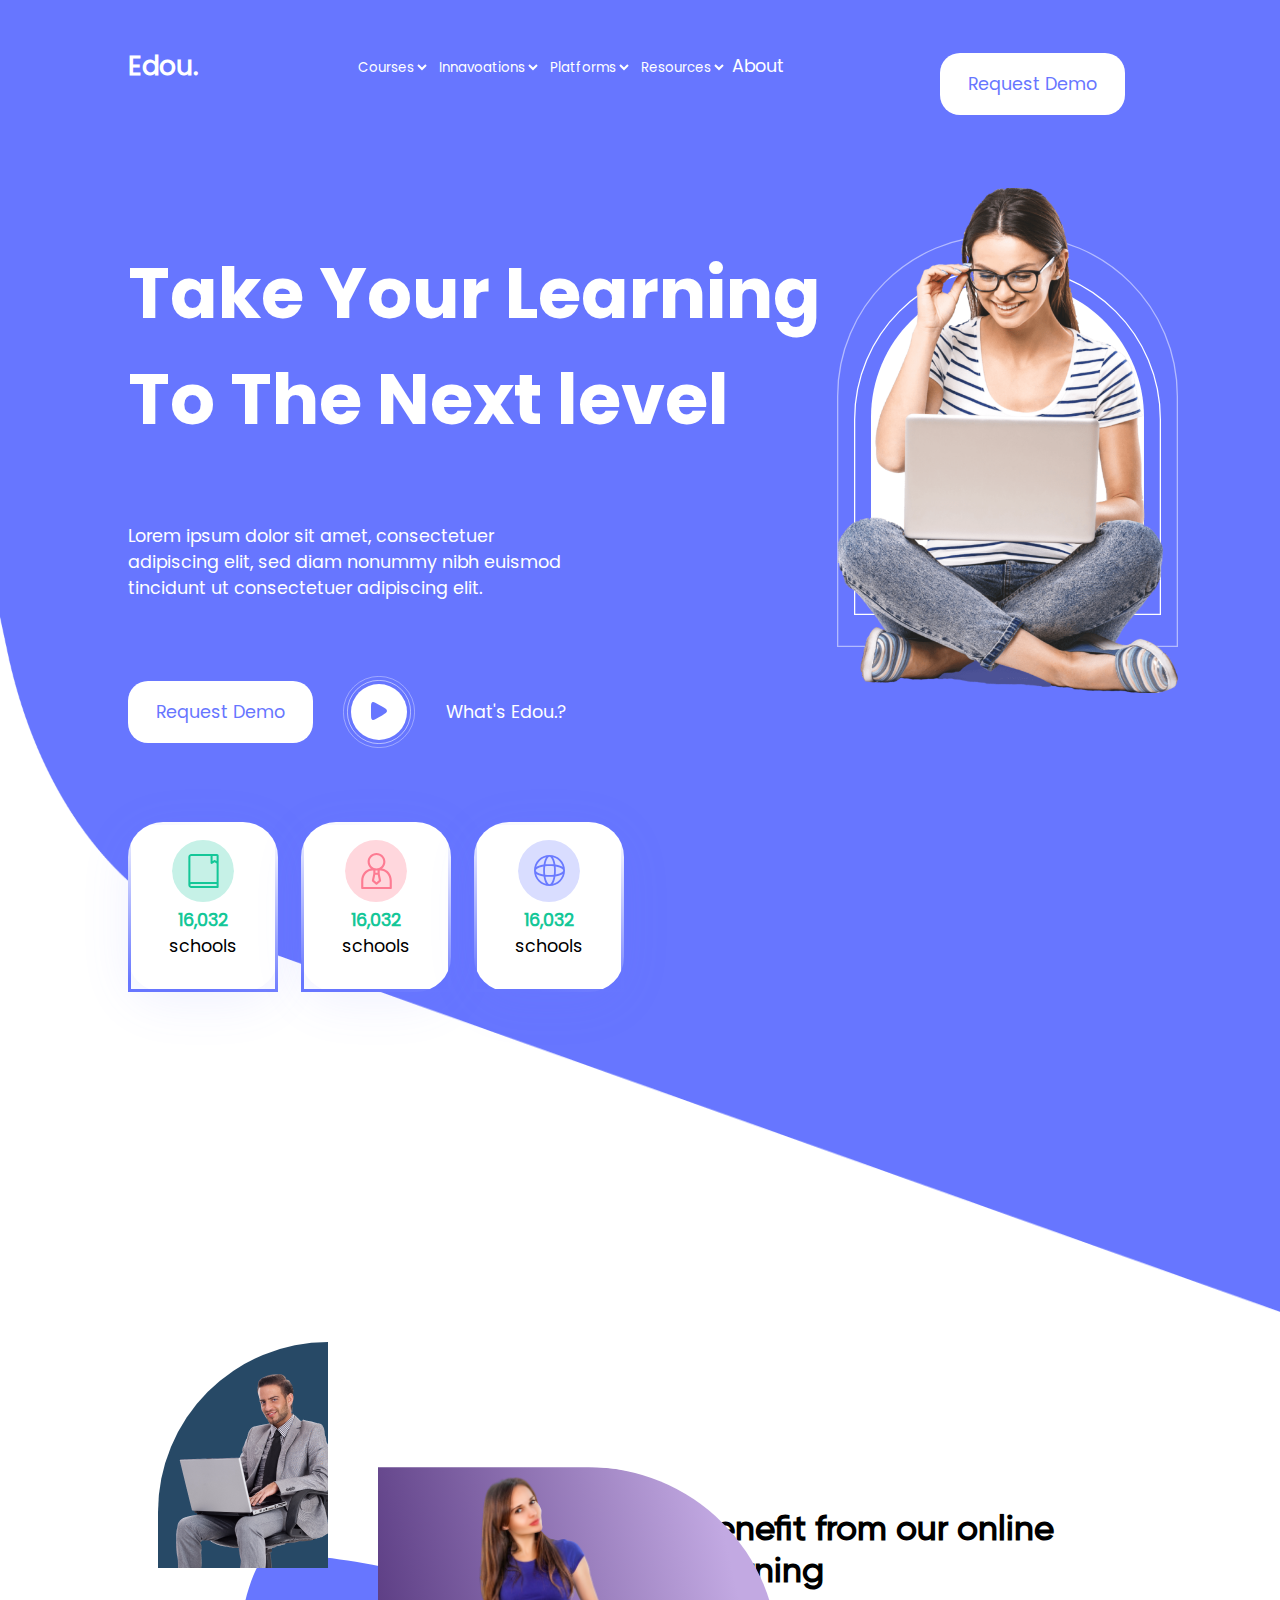
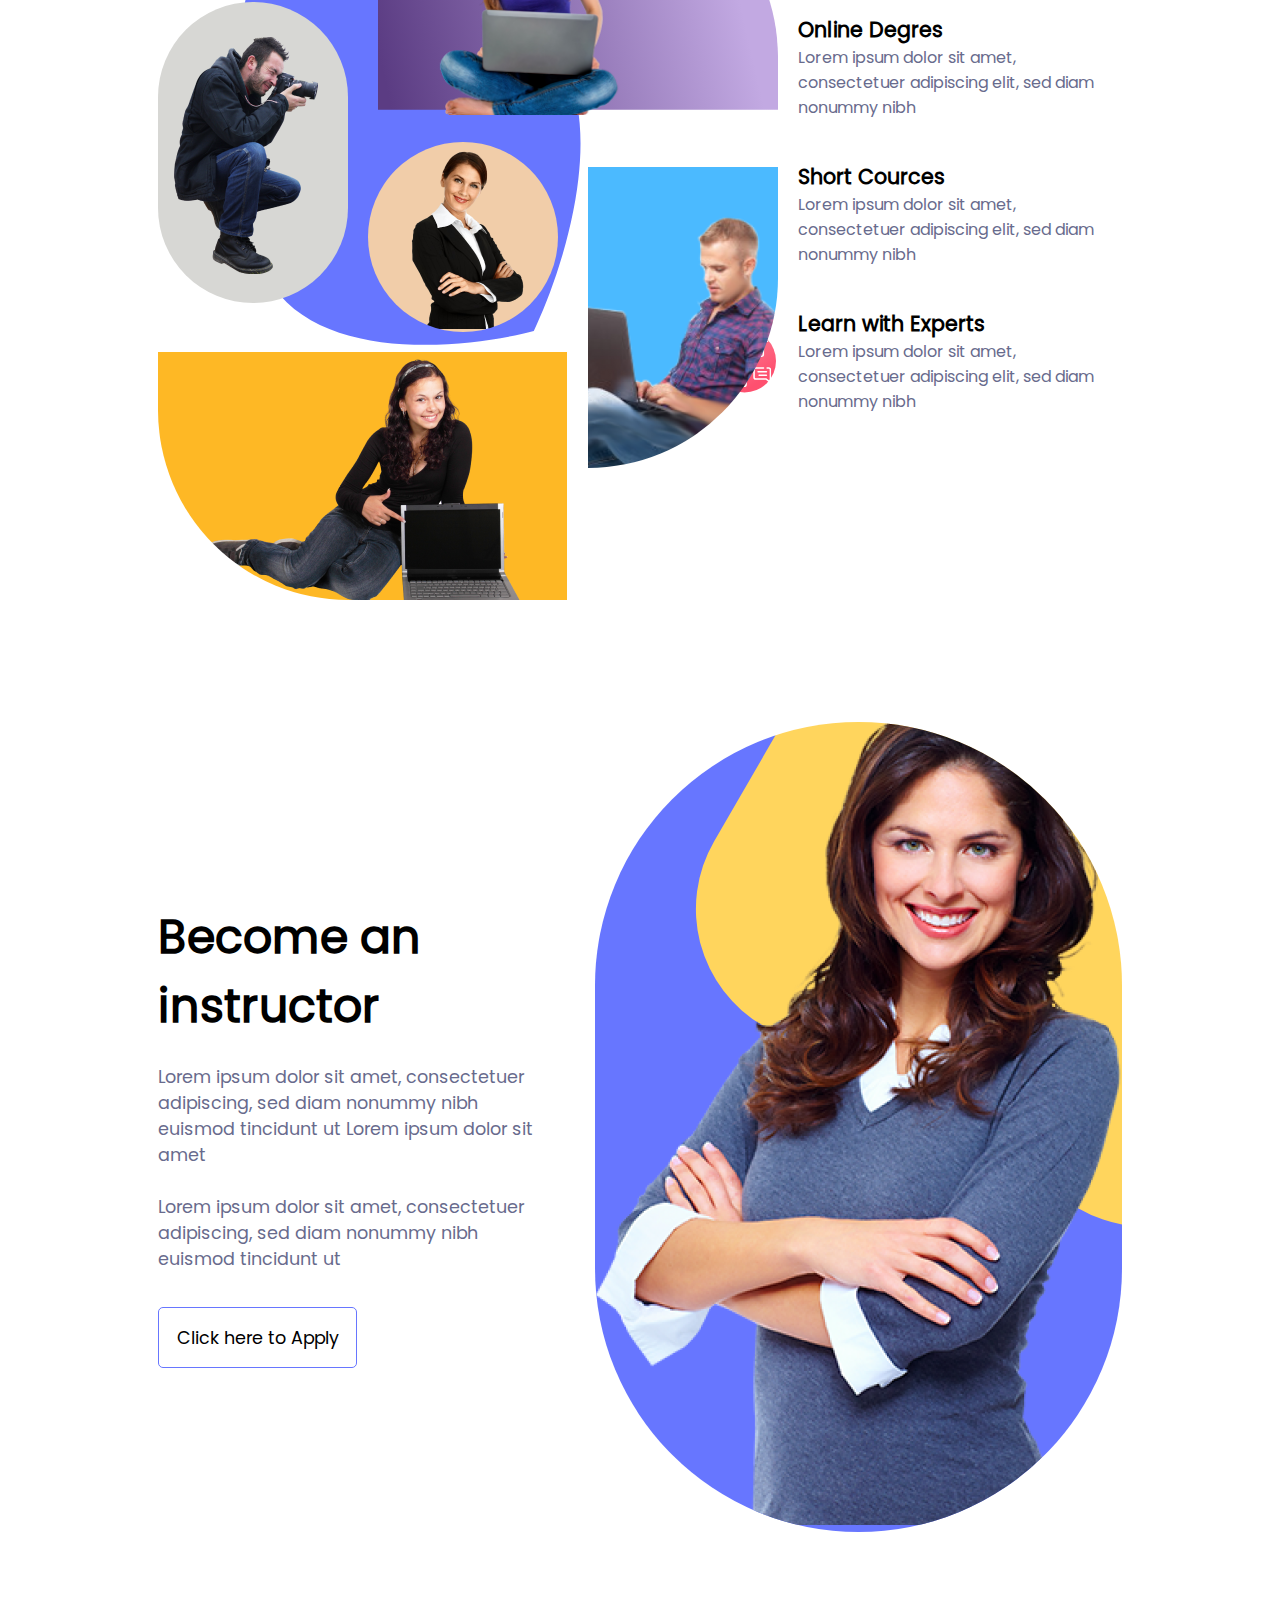
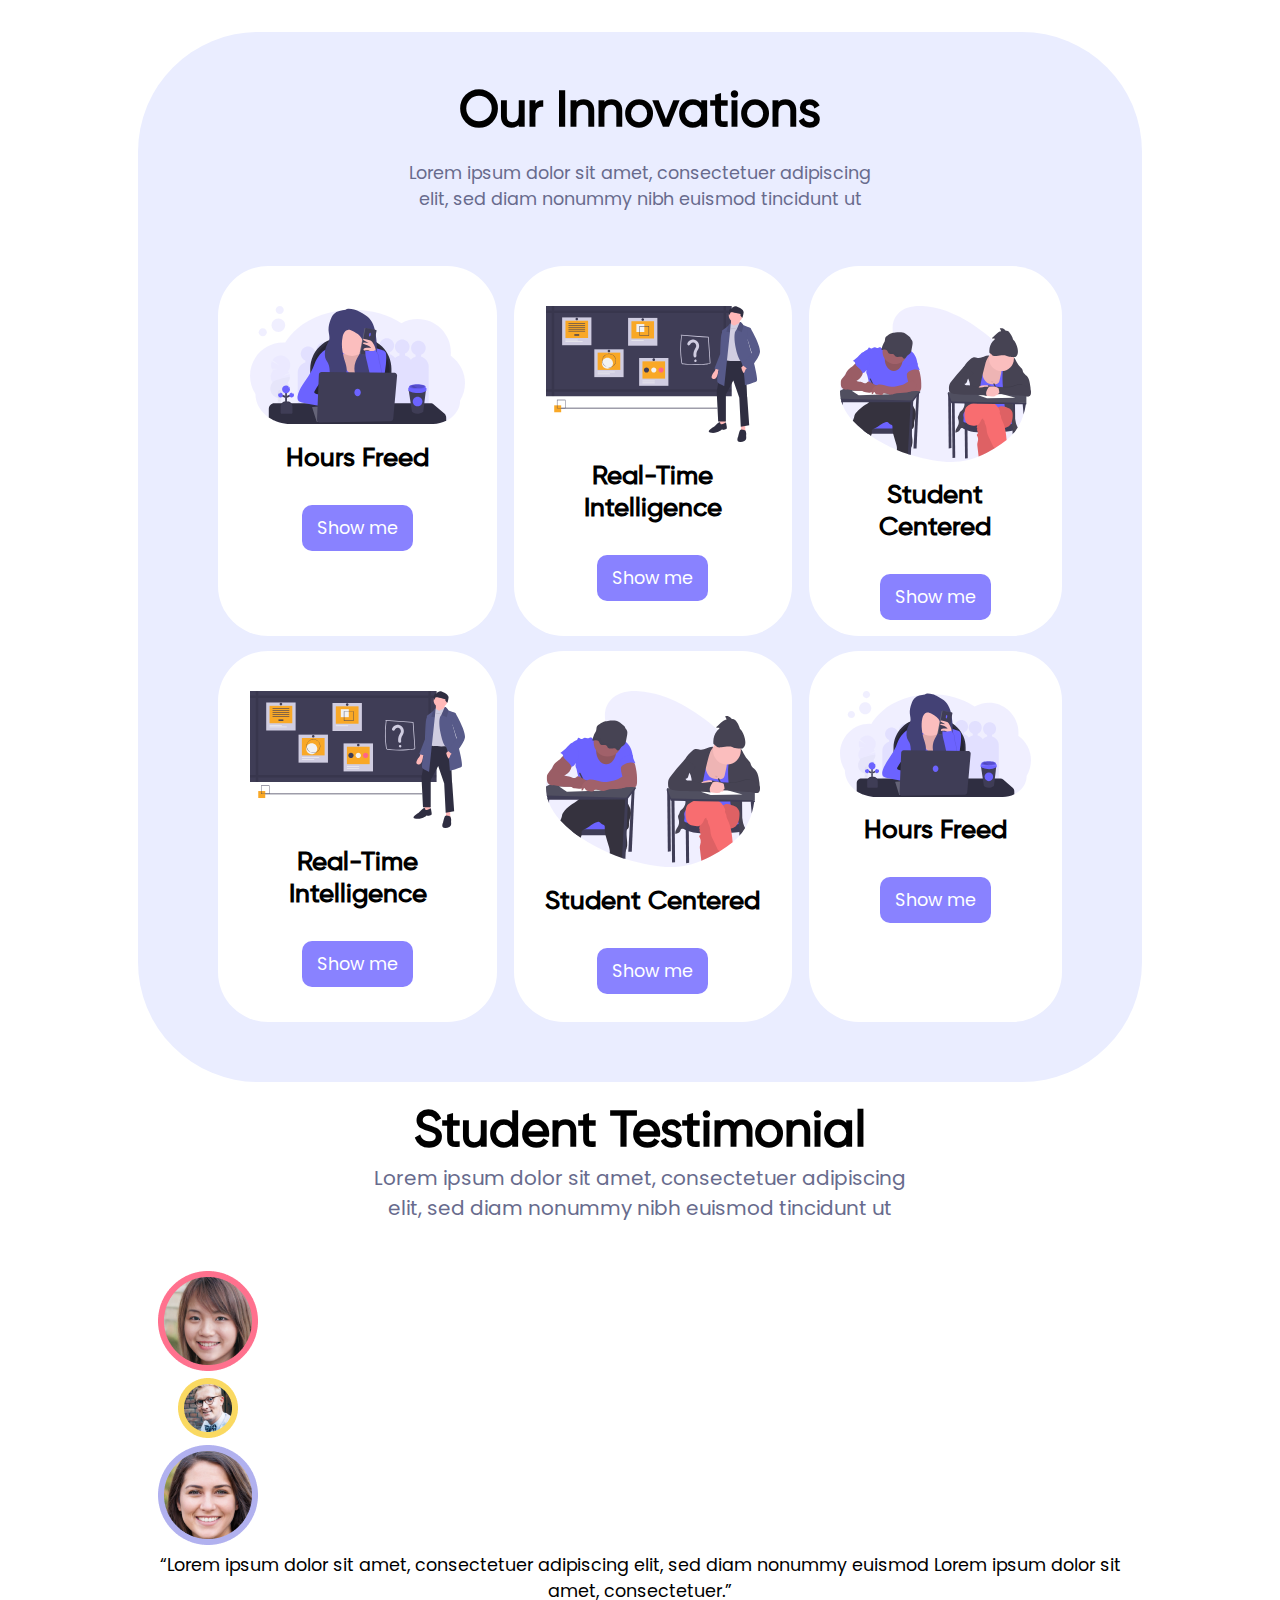
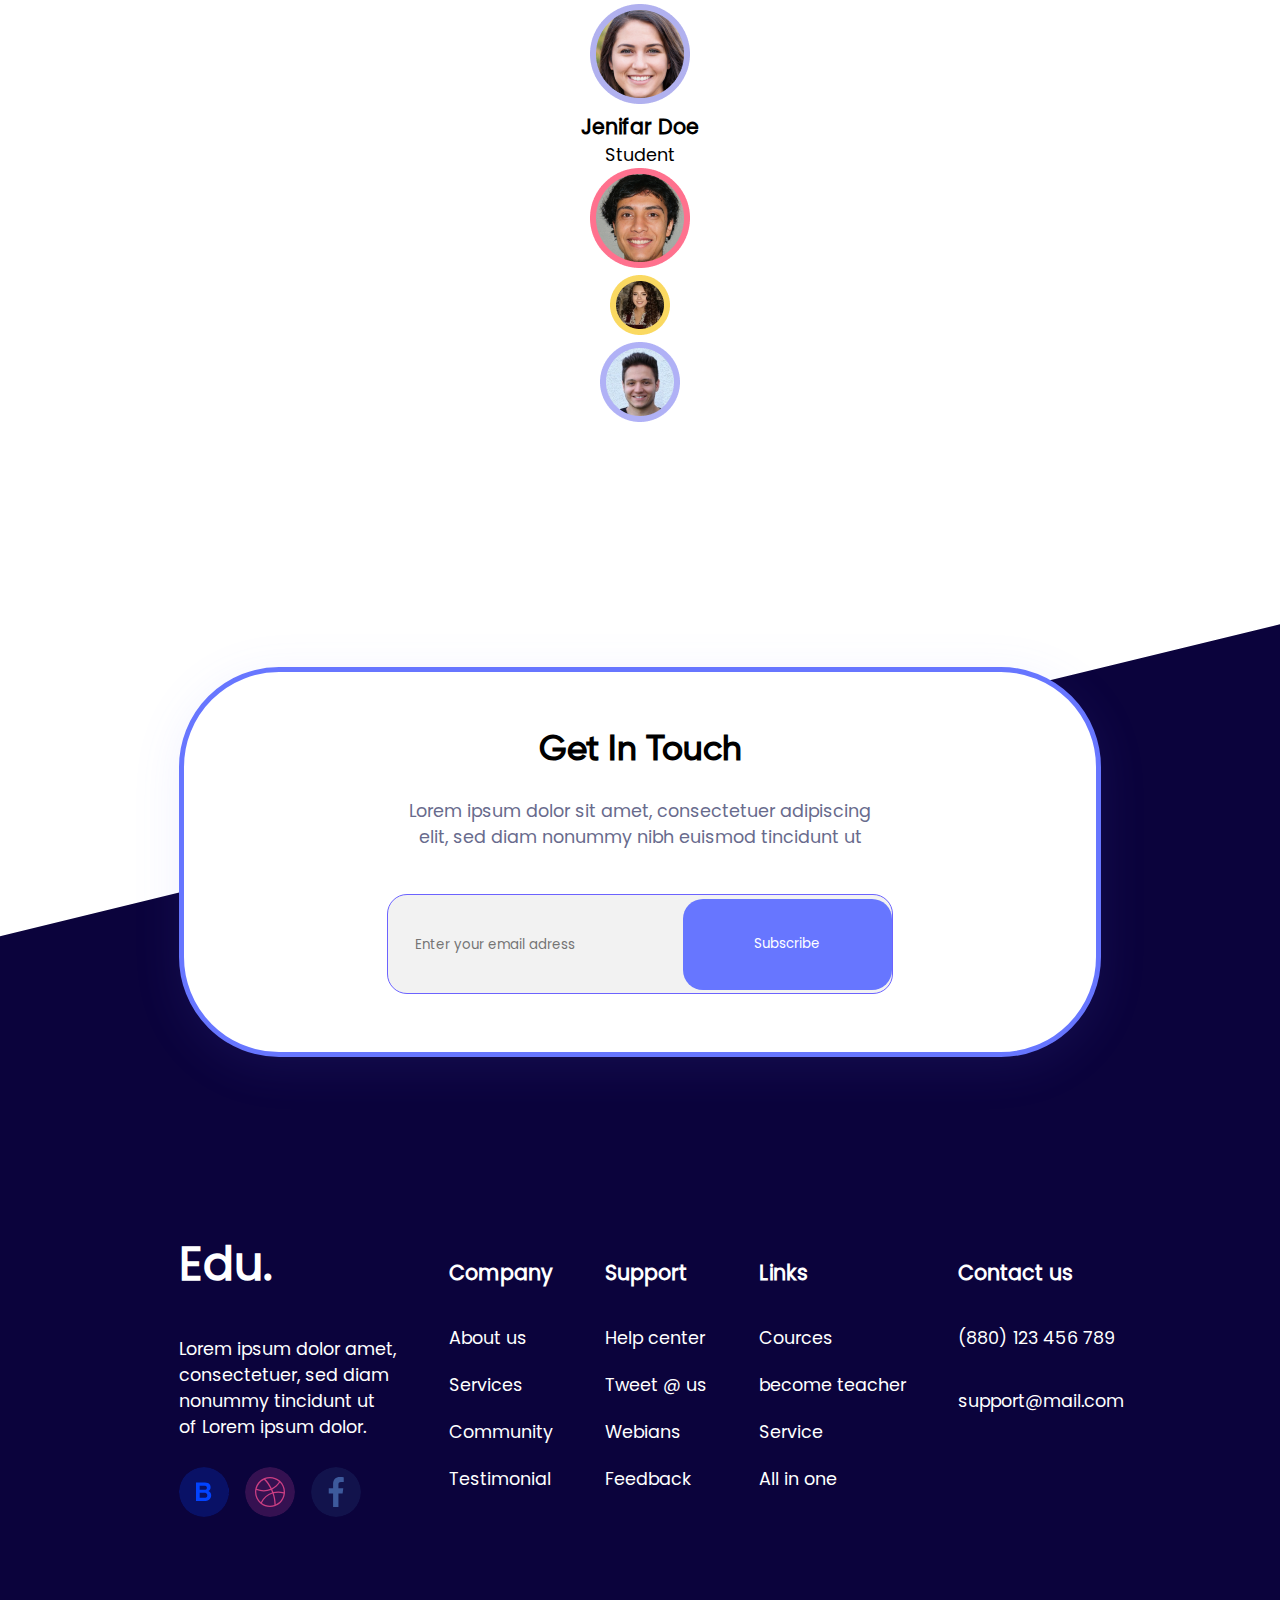
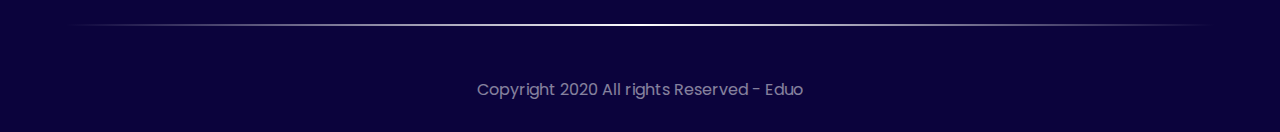
==== commit 8d020651: "section 2,4,5 added" ====
--- a/index.html
+++ b/index.html
@@ -1,285 +1,335 @@
 <!DOCTYPE html>
 <html>
-    <head>
-        <title>Navax Test Project</title>
-        <meta charset="UTF-8" />
-        <meta name="viewport" content="width=device-width, initial-scale=1.0">
-        
-          <!-- Web page CSS -->
-        <link rel="stylesheet" type="text/css" href="./assets/styles/Header.css">
-        <link rel="stylesheet" type="text/css" href="./assets/styles/styles.css">
-        <link rel="stylesheet" type="text/css" href="./assets/styles/Footer.css">
-        <link rel="stylesheet" type="text/css" href="./assets/styles/media-queries.css">
-    </head>
-    <body>
-        <!--Nav Bar-->
-        <div id="container">
-            <div id="header">
-                <nav class="Nav">
-                    <a href="#default" class="Nav-item logo">Edou.</a>
-                    <select class="Nav-item" name="Courses">
-                        <option value="Courses"><a href="#default" class="nav-link" id="nav-link">Courses</a></option>
-                    </select>
-                    <select class="Nav-item" name="Innavoations">
-                        <option value="Innavoations" ><a href="#default" class="nav-link" id="nav-link">Innavoations</a></option>
-                    </select>
-                    <select class="Nav-item" name="Platforms">
-                        <option value="Platforms" ><a href="#default" class="nav-link" id="nav-link">Platforms</a></option>
-                    </select>
-                    <select class="Nav-item" name="Resources">
-                        <option value="Resources"><a href="#default" class="nav-link" id="nav-link">Resources</a></option>
-                    </select>
-                    <span class="Nav-item"><a href="#default" class="nav-link" id="nav-link">About</a></span>
-                    <a class="Nav-item request-btn">Request Demo</a>                 
-            </nav>            
-            <section class="hero row">
-                <div class="intro-text column">
-                   <span id="hero-title">Take Your Learning To The Next level</span>
-                    <p id="intro-description">
-                        Lorem ipsum dolor sit amet, consectetuer adipiscing elit,
-                         sed diam nonummy nibh euismod tincidunt ut consectetuer adipiscing elit.
-                    </p>  
-                    <span class="intro-btn-sec row">
-                    <a class="btn request-btn header-right">Request Demo</a> 
-                    <a class="btn play-btn"></a>
-                    <a href="#">What's Edou.?</a>
-                    </span>
-                  <ul class="hero-info-cart-container row">
-                    <li class="hero-info-cart column" >
-                        <div class="hero-info-cart-icon" id="schools-icon">
-                        </div>
-                        <p><strong>16,032</strong></p>
-                        <p>schools</p>
-                    </li>
-                    <li class="hero-info-cart column" >
-                        <div class="hero-info-cart-icon" id="users-icon">
-                        </div>
-                        <p><strong>16,032</strong></p>
-                        <p>schools</p>
-                    </li>
-                    <li class="hero-info-cart column" >
-                        <div class="hero-info-cart-icon" id="countries-icon">
-                        </div>
-                        <p><strong>16,032</strong></p>
-                        <p>schools</p>
-                    </li> 
-                    </ul>                                     
-                </div>
-                <div class="hero-image">
-                    <img src="./assets/images/hero/hro-img.png"/>
-                </div>
-            </section>          
+  <head>
+    <title>Navax Test Project</title>
+    <meta charset="UTF-8" />
+    <meta name="viewport" content="width=device-width, initial-scale=1.0" />
+
+    <!-- Web page CSS -->
+    <link rel="stylesheet" type="text/css" href="./assets/styles/Header.css" />
+    <link rel="stylesheet" type="text/css" href="./assets/styles/styles.css" />
+    <link rel="stylesheet" type="text/css" href="./assets/styles/Footer.css" />
+    <link
+      rel="stylesheet"
+      type="text/css"
+      href="./assets/styles/main-section.css"
+    />
+    <link
+      rel="stylesheet"
+      type="text/css"
+      href="./assets/styles/media-queries.css"
+    />
+  </head>
+  <body>
+    <!--Nav Bar-->
+    <div id="container">
+      <div id="header">
+        <nav class="Nav">
+          <a href="#default" class="Nav-item logo">Edou.</a>
+          <select class="Nav-item" name="Courses">
+            <option value="Courses">
+              <a href="#default" class="nav-link" id="nav-link">Courses</a>
+            </option>
+          </select>
+          <select class="Nav-item" name="Innavoations">
+            <option value="Innavoations">
+              <a href="#default" class="nav-link" id="nav-link">Innavoations</a>
+            </option>
+          </select>
+          <select class="Nav-item" name="Platforms">
+            <option value="Platforms">
+              <a href="#default" class="nav-link" id="nav-link">Platforms</a>
+            </option>
+          </select>
+          <select class="Nav-item" name="Resources">
+            <option value="Resources">
+              <a href="#default" class="nav-link" id="nav-link">Resources</a>
+            </option>
+          </select>
+          <span class="Nav-item"
+            ><a href="#default" class="nav-link" id="nav-link">About</a></span
+          >
+          <a class="Nav-item request-btn">Request Demo</a>
+        </nav>
+        <section class="hero row">
+          <div class="intro-text column">
+            <span id="hero-title">Take Your Learning To The Next level</span>
+            <p id="intro-description">
+              Lorem ipsum dolor sit amet, consectetuer adipiscing elit, sed diam
+              nonummy nibh euismod tincidunt ut consectetuer adipiscing elit.
+            </p>
+            <span class="intro-btn-sec row">
+              <a class="btn request-btn">Request Demo</a>
+              <a class="btn play-btn"></a>
+              <a href="#">What's Edou.?</a>
+            </span>
+            <ul class="hero-info-cart-container row">
+              <li class="hero-info-cart column">
+                <div class="hero-info-cart-icon" id="schools-icon"></div>
+                <p><strong>16,032</strong></p>
+                <p>schools</p>
+              </li>
+              <li class="hero-info-cart column">
+                <div class="hero-info-cart-icon" id="users-icon"></div>
+                <p><strong>16,032</strong></p>
+                <p>schools</p>
+              </li>
+              <li class="hero-info-cart column">
+                <div class="hero-info-cart-icon" id="countries-icon"></div>
+                <p><strong>16,032</strong></p>
+                <p>schools</p>
+              </li>
+            </ul>
+          </div>
+          <div class="hero-image">
+            <img src="./assets/images/hero/hro-img.png" />
+          </div>
+        </section>
+      </div>
     </div>
 
-        </div>
-        <!--benefits-->
-        <!-- <section class="row section">
-            <div style="width:65%;"></div>
-        <div>
-            <div class="bold title">Benefit from our online
-                learning</div>
-            <div class="column" >
-                <div class="benefit-item row" style="padding:5px">
-                    <div class="item-logo" style="background-color:green;">
-                        <img>
-                    </div>
-                    <div class="column">
-                        <div class="bold">Online Degres</div>
-                        <div class="txt-gray">Lorem ipsum dolor sit amet, consectetuer adipiscing elit, sed diam nonummy nibh </div>
-                    </div>
-                </div>
-                <div class="benefit-item row" style="padding:5px">
-                    <div class="item-logo" style="background-color:purple;">
-                        <img>
-                    </div>
-                    <div class="column">
-                        <div class="bold">Short Cources</div>
-                        <div class="txt-gray">Lorem ipsum dolor sit amet, consectetuer adipiscing elit, sed diam nonummy nibh </div>
-                    </div>
-                </div>
-                <div class="benefit-item row" style="padding:5px">
-                    <div class="item-logo" style="background-color:pink;">
-                        <img>
-                    </div>
-                    <div class="column">
-                        <div class="bold">Learn with Experts</div>
-                        <div class="txt-gray">Lorem ipsum dolor sit amet, consectetuer adipiscing elit, sed diam nonummy nibh </div>
-                    </div>
-                </div>                
-            </div>
-        </div>
-        </section> -->
-        <!--Popular cources-->
-        <!-- <section class="column section">
-            <div class="column center" style="width:50%;">
-                <div class="bold title center">Our Popular Cources</div>
-                <div class="txt-gray" style="text-align: center;">Lorem ipsum dolor sit amet, consectetuer adipiscing elit, sed diam nonummy nibh </div>
-            </div>
-            <div class="row cources-row">
-                <div class="course-container column">
-                        <img src="./assets/images/imgcourse-english.png" class="course-img"/>
-                    
-                    <div class="course-info row">
-                        <span class="course-tag">English Depertment</span>
-                        <span class="course-rate row">
-                            <img src="./assets/images/Vectorstar.svg" style="margin:auto"/>
-                            <span style="color:#fff;margin:auto;">4.9</span>
-                        </span>
-                    </div>
-                    <div class="bold">Master English: How to Improve
-                        Your English speaking</div>
-                        <div class="course-play row">
-                         <div>
-                            <span>
-                                <img src="./assets/images/Vectorspeed-play.svg" style="vertical-align: middle;"/>
-                            </span>
-                            <span class="txt-gray">10x Lesson</span>
-                        </div>
-                        <div>
-                            <span>
-                                <img src="./assets/images/Vectorcamera.svg" style="vertical-align: middle"/>
-                            </span>
-                            <span class="txt-gray">Online Class</span>
-                        </div>
-                            
-                        </div>
-                </div>
-                <div class="course-container column">
-                    <img src="./assets/images/imgenglish-img2.png" class="course-img"/>
-                
-                <div class="course-info row">
-                    <span class="course-tag">English Depertment</span>
-                    <span class="course-rate row">
-                        <img src="./assets/images/Vectorstar.svg" style="margin:auto"/>
-                        <span style="color:#fff;margin:auto;">4.9</span>
-                    </span>
-                </div>
-                <div class="bold">Master English: How to Improve
-                    Your English speaking</div>
-                    <div class="course-play row">
-                     <div>
-                        <span>
-                            <img src="./assets/images/Vectorspeed-play.svg" style="vertical-align: middle;"/>
-                        </span>
-                        <span class="txt-gray">10x Lesson</span>
-                    </div>
-                    <div>
-                        <span>
-                            <img src="./assets/images/Vectorcamera.svg" style="vertical-align: middle"/>
-                        </span>
-                        <span class="txt-gray">Online Class</span>
-                    </div>
-                        
-                    </div>
-            </div>
-            <div class="course-container column">
-                <img src="./assets/images/imgenglish-img3.png" class="course-img"/>
-            
-            <div class="course-info row">
-                <span class="course-tag">English Depertment</span>
-                <span class="course-rate row">
-                    <img src="./assets/images/Vectorstar.svg" style="margin:auto"/>
-                    <span style="color:#fff;margin:auto;">4.9</span>
-                </span>
-            </div>
-            <div class="bold">Master English: How to Improve
-                Your English speaking</div>
-                <div class="course-play row">
-                 <div>
-                    <span>
-                        <img src="./assets/images/Vectorspeed-play.svg" style="vertical-align: middle;"/>
-                    </span>
-                    <span class="txt-gray">10x Lesson</span>
-                </div>
-                <div>
-                    <span>
-                        <img src="./assets/images/Vectorcamera.svg" style="vertical-align: middle"/>
-                    </span>
-                    <span class="txt-gray">Online Class</span>
-                </div>
-                    
-                </div>
-        </div>
-
-
- </div>
-                
-        </section> -->
-        <!--Become an instructor-->
-        <!-- <section class="section row">
-            <div>
-                <div class="title bold">Become an instructor</div>
-                <div class="txt-gray">Lorem ipsum dolor sit amet, consectetuer adipiscing elit, sed diam nonummy nibh box-sizing: border-box; </div>
-                <div class="txt-gray">Lorem ipsum dolor sit amet, consectetuer adipiscing elit, sed diam nonummy nibh</div>
-                <button class="">Click here to Apply</button>
-            </div>
-            <div></div>
-        </section> -->
-        <!--iur innovations-->
-        <!-- <section class="section" style="background-color: #EAEDFF;">
-        </section> -->
-        <!--student testiomonal-->
-
-
-
-        <footer id="footer">
-            <section class="contact column">
-                <span><h1>Get In Touch</h1></span>
-                <p>Lorem ipsum dolor sit amet,
-                    consectetuer adipiscing elit,
-                    sed diam nonummy nibh euismod tincidunt ut
+    <main class="grid-container">
+      <!--Section 1: benefits-->
+      <section class="grid-item row" id="section-1">
+        <div class="image-container">
+          <div class="section-img" id="img-1"></div>
+          <div class="section-img" id="img-2"></div>
+          <div class="section-img" id="img-3"></div>
+          <div class="section-img" id="img-4"></div>
+          <div class="section-img" id="img-5"></div>
+          <div class="section-img" id="img-6"></div>
+        </div>
+        <div>
+          <span class="section-title"
+            ><h1>Benefit from our online learning</h1></span
+          >
+          <div class="column">
+            <div class="item row">
+              <span class="item-logo" id="icon-1"></span>
+              <div class="column">
+                <span class="bold"><h3>Online Degres</h3></span>
+                <p class="txt-gray">
+                  Lorem ipsum dolor sit amet, consectetuer adipiscing elit, sed
+                  diam nonummy nibh
                 </p>
-                <div class="subscribe">
-                    <div class="email-input"> <!-- This is the wrapper div around the text input -->
-                        <input type="text" placeholder="Enter your email adress"/>
-                    </div>
-                    <input type="button" value="Subscribe" />
-                </div>
-            </section>
-            <ul class="footer-links row">
-                <div class="footer-info column" id="social-media">
-                    <span class="title"><h1>Edu.</h1></span>
-                    <p>Lorem ipsum dolor amet,
-                        consectetuer, sed diam
-                        nonummy tincidunt ut of
-                        Lorem ipsum dolor.
-                    </p>
-                    <div class="social-media-links">
-                        <span class="social-logo" id="be"></span>
-                        <span class="social-logo" id="ball"></span>
-                        <span class="social-logo" id="facebook"></span>
-                    </div>
-                </div>
-                <div class="footer-list column">
-                    <span class="footer-list-title"><h3>Company</h3></span>
-                    <a href="#">About us</a>
-                    <a href="#">Services</a>
-                    <a href="#">Community</a>
-                    <a href="#">Testimonial</a>
-                </div>
-                <div class="footer-list column">
-                    <span class="footer-list-title"><h3>Support</h3></span>
-                    <a href="#">Help center</a>
-                    <a href="#">Tweet @ us</a>
-                    <a href="#">Webians</a>
-                    <a href="#">Feedback</a>
-                </div>
-                <div class="footer-list column">
-                    <span class="footer-list-title"><h3>Links</h3></span>
-                    <a href="#">Cources</a>
-                    <a href="#">become teacher</a>
-                    <a href="#">Service</a>
-                    <a href="#">All in one</a>
-                </div>
-                <div class="footer-list column">
-                    <span class="footer-list-title"><h3>Contact us</h3></span>
-                    <span>(880) 123 456 789</span>
-                    <a href="#">support@mail.com</a>
-                </div>
-            </ul>
-            <div id="divider"> </div>
-            <span id="copyright">Copyright 2020 All rights Reserved - Eduo</span>
-        </footer>
-        </div>
-    </body>
-</html>+              </div>
+            </div>
+            <div class="item row">
+              <span class="item-logo" id="icon-2"></span>
+              <div class="column">
+                <span class="bold"><h3>Short Cources</h3></span>
+                <p class="txt-gray">
+                  Lorem ipsum dolor sit amet, consectetuer adipiscing elit, sed
+                  diam nonummy nibh
+                </p>
+              </div>
+            </div>
+            <div class="item row">
+              <span class="item-logo" id="icon-3"></span>
+              <div class="column">
+                <span class="bold"><h3>Learn with Experts</h3></span>
+                <p class="txt-gray">
+                  Lorem ipsum dolor sit amet, consectetuer adipiscing elit, sed
+                  diam nonummy nibh
+                </p>
+              </div>
+            </div>
+          </div>
+        </div>
+      </section>
+
+      <!--Section 3: Become an instructor-->
+      <section class="grid-item row" id="section-3">
+        <div class="column" id="apply-info">
+          <div class="title bold">
+            <h1><strong>Become an instructor</strong></h1>
+          </div>
+          <p class="txt-gray">
+            Lorem ipsum dolor sit amet, consectetuer adipiscing, sed diam
+            nonummy nibh euismod tincidunt ut Lorem ipsum dolor sit amet
+            <br /><br />
+            Lorem ipsum dolor sit amet, consectetuer adipiscing, sed diam
+            nonummy nibh euismod tincidunt ut
+          </p>
+          <div>
+            <a class="btn" id="apply-btn" href="#">Click here to Apply</a>
+          </div>
+        </div>
+        <div id="sec3-img">
+          <img class="img" src="./assets/images/main/img-sec3.png" />
+        </div>
+      </section>
+
+      <!--Section 4: our innovations-->
+      <section class="grid-item" id="section-4">
+        <div>
+          <span><h1>Our Innovations</h1></span>
+          <p>
+            Lorem ipsum dolor sit amet, consectetuer adipiscing elit, sed diam
+            nonummy nibh euismod tincidunt ut
+          </p>
+        </div>
+        <div class="grid-container">
+          <div class="grid-item">
+            <img src="./assets/images/main/section4/sec4-img1.svg" />
+            <div>
+              <h2>Hours Freed</h2>
+              <div>
+                <a href="#">Show me</a>
+              </div>
+            </div>
+          </div>
+          <div class="grid-item">
+            <img
+              src="./assets/images/main/section4/undraw_quiz_nlyhsec4-img2.svg"
+            />
+            <h2>Real-Time Intelligence</h2>
+            <a href="#">Show me</a>
+          </div>
+
+          <div class="grid-item">
+            <img
+              src="./assets/images/main/section4/undraw_exams_g4owsec4-img3.svg"
+            />
+            <h2>Student Centered</h2>
+            <a href="#">Show me</a>
+          </div>
+
+          <div class="grid-item">
+            <img
+              src="./assets/images/main/section4//undraw_quiz_nlyhsec4-img2.svg"
+            />
+            <h2>Real-Time Intelligence</h2>
+            <a href="#">Show me</a>
+          </div>
+
+          <div class="grid-item">
+            <img
+              src="./assets/images/main/section4/undraw_exams_g4owsec4-img3.svg"
+            />
+            <h2>Student Centered</h2>
+            <div>
+              <a href="#">Show me</a>
+            </div>
+          </div>
+
+          <div class="grid-item">
+            <img src="./assets/images/main/section4/sec4-img1.svg" />
+            <h2>Hours Freed</h2>
+            <div>
+              <a href="#">Show me</a>
+            </div>
+          </div>
+        </div>
+      </section>
+
+      <!--Section 5: student testiomonal-->
+      <section class="grid-item" id="section-5">
+        <div>
+          <h1>Student Testimonial</h1>
+            <p>Lorem ipsum dolor sit amet, consectetuer adipiscing elit,
+              sed diam nonummy nibh euismod tincidunt ut</p>
+        </div>
+
+        <div class="row">
+          <div>
+            <div>
+              <img src="./assets/images/main/section-5/sec5-img-1.png">
+            </div>
+            <div>
+              <img src="./assets/images/main/section-5/sec5-img-2.png">
+            </div>
+            <div>
+              <img src="./assets/images/main/section-5/sec5-img-4.png">
+            </div>
+          </div>
+        </div>
+
+        <div>
+          <p>“Lorem ipsum dolor sit amet, consectetuer adipiscing elit, sed diam nonummy euismod Lorem ipsum
+            dolor sit amet, consectetuer.”</p>
+          <div>
+            <!---image and caption later-->
+            <img src="./assets/images/main/section-5/sec5-img-4.png">
+            <h3>Jenifar Doe</h3>
+            <span>Student</span>
+          </div>
+        </div>
+
+        <div>
+                  <div>
+          <img src="./assets/images/main/section-5/sec5-img-5.png">
+        </div>
+        <div>
+          <img src="./assets/images/main/section-5/sec5-img-6.png">
+        </div>
+        <div>
+          <img src="./assets/images/main/section-5/sec5-img-7.png">
+        </div>
+        </div>
+
+      </div>
+      </section>
+
+    </main>
+
+    <footer id="footer">
+      <section class="contact column">
+        <span><h1>Get In Touch</h1></span>
+        <p>
+          Lorem ipsum dolor sit amet, consectetuer adipiscing elit, sed diam
+          nonummy nibh euismod tincidunt ut
+        </p>
+        <div class="subscribe row">
+          <div class="email-input">
+            <!-- This is the wrapper div around the text input -->
+            <input type="text" placeholder="Enter your email adress" />
+          </div>
+          <input type="button" value="Subscribe" />
+        </div>
+      </section>
+      <ul class="footer-links row">
+        <div class="footer-info column" id="social-media">
+          <span class="title"><h1>Edu.</h1></span>
+          <p>
+            Lorem ipsum dolor amet, consectetuer, sed diam nonummy tincidunt ut
+            of Lorem ipsum dolor.
+          </p>
+          <div class="social-media-links">
+            <span class="social-logo" id="be"></span>
+            <span class="social-logo" id="ball"></span>
+            <span class="social-logo" id="facebook"></span>
+          </div>
+        </div>
+        <div class="footer-list column">
+          <span class="footer-list-title"><h3>Company</h3></span>
+          <a href="#">About us</a>
+          <a href="#">Services</a>
+          <a href="#">Community</a>
+          <a href="#">Testimonial</a>
+        </div>
+        <div class="footer-list column">
+          <span class="footer-list-title"><h3>Support</h3></span>
+          <a href="#">Help center</a>
+          <a href="#">Tweet @ us</a>
+          <a href="#">Webians</a>
+          <a href="#">Feedback</a>
+        </div>
+        <div class="footer-list column">
+          <span class="footer-list-title"><h3>Links</h3></span>
+          <a href="#">Cources</a>
+          <a href="#">become teacher</a>
+          <a href="#">Service</a>
+          <a href="#">All in one</a>
+        </div>
+        <div class="footer-list column">
+          <span class="footer-list-title"><h3>Contact us</h3></span>
+          <span>(880) 123 456 789</span>
+          <a href="#">support@mail.com</a>
+        </div>
+      </ul>
+      <div id="divider"></div>
+      <span id="copyright">Copyright 2020 All rights Reserved - Eduo</span>
+    </footer>
+  </body>
+</html>
--- a/assets/styles/Header.css
+++ b/assets/styles/Header.css
@@ -1,172 +1,183 @@
-#header{
-    background-image: url(../images/hero/bgheader-bg.png);
-    background-size: 100% 100%;
-    padding-top: 3em;
-    padding-left: 10%;
-    padding-right: 8%;
-    margin-left: auto;
-    margin-right: auto;
-    padding-bottom: 25%;
+#header {
+  background-image: url(../images/hero/bgheader-bg.png);
+  background-size: 100% 100%;
+  padding-top: 3em;
+  padding-left: 10%;
+  padding-right: 8%;
+  margin-left: auto;
+  margin-right: auto;
+  padding-bottom: 25%;
 }
 /*Navigation*/
-nav{
-    width: 100%;
-    height: 100%;
-    overflow: hidden;
-    /* display: table; */
+nav {
+  width: 100%;
+  height: 100%;
+  overflow: hidden;
+  /* display: table; */
 }
-nav, nav>*{
-    color:#fff;
-    text-align: center;
-    vertical-align: baseline;
+nav,
+nav > * {
+  color: #fff;
+  text-align: center;
+  vertical-align: baseline;
 }
 /* nav >*{ */
-    /* display:inline-block;
+/* display:inline-block;
     display:table-cell;
     vertical-align: middle; */
-    /* line-height: 25px; */
+/* line-height: 25px; */
 /* } */
-nav select{
-    background-color: transparent;
-    border: none;
-    text-align: center;
+nav select {
+  background-color: transparent;
+  border: none;
+  text-align: center;
 }
-.request-btn{
-    background-color:#fff;
-    color:#6776FF;
-    border-radius: 5px;
-    border:none;
-    box-sizing: border-box;
-    padding: 15px;
+.request-btn {
+  background-color: #fff;
+  color: #6776ff;
+  border-radius: 20px;
+  border: none;
+  box-sizing: border-box;
+  padding: 18px 28px;
 }
-nav a{
-    color:#fff;
-    text-decoration: none;
+nav a {
+  color: #fff;
 }
-nav .logo{
-    font-weight: bold;
-    text-decoration: none;
-    font-size: 1.5em;
-    text-align: center;
-    float: left;
-    margin-right: auto;
-    line-height: 25px;
-    /* border-radius: 4px; */
+nav .logo {
+  font-weight: bold;
+  text-decoration: none;
+  font-size: 1.5em;
+  text-align: center;
+  float: left;
+  margin-right: auto;
+  line-height: 25px;
+  /* border-radius: 4px; */
 }
-nav .request-btn{
-    margin-right: 5%;
-    float:right;
-    /* position:absolute; */
+nav .request-btn {
+  margin-right: 5%;
+  float: right;
+  /* position:absolute; */
 }
 
 /*Hero section*/
-.hero{
-    margin-top: 7%;
-    width: 100%;
-    color:#fff;        
+.hero {
+  margin-top: 7%;
+  width: 100%;
+  color: #fff;
 }
-.hero-image{
-    width:60%;
+.hero-image {
+  width: 60%;
 }
-.hero-image img{
-    background-image: url(../images/hero/hero-rect.svg),
-    url(../images/hero/hero-rect23.svg),
-    url(../images/hero/hero-rect24.svg);
-    background-size: 80%,100%,90%;
-    background-repeat: no-repeat;
-    background-position: center; 
-    width:100%;
+.hero-image img {
+  background-image: url(../images/hero/hero-rect.svg),
+    url(../images/hero/hero-rect23.svg), url(../images/hero/hero-rect24.svg);
+  background-size: 80%, 100%, 90%;
+  background-repeat: no-repeat;
+  background-position: center;
+  width: 100%;
 }
-#hero-title{
-    font-family: Poppins-Bold;
-    font-size: 4em;
-    font-weight: bold;
+#hero-title {
+  font-family: Poppins-Bold;
+  font-size: 4em;
+  font-weight: bold;
 }
-#intro-description{
-    width:65%
+#intro-description {
+  width: 65%;
 }
-.intro-btn-sec{
-    justify-content: start;
-    align-items: center;
-    align-content: center;
+.intro-btn-sec {
+  justify-content: start;
+  align-items: center;
+  align-content: center;
+  gap: 1.5em;
 }
-.play-btn{
-    display: inline-block;
-    color:#fff;
-    width: 80px;
-    height: 80px;
-    border-radius: 50%;
-    background-image: url('../images/hero/Vectorplay-tringle.svg'),
-    url('../images/hero/bgplay-fill-circle.svg'),
-    url('../images/hero/bgplacy-circle1.svg'),
-    url('../images/hero/bgplay-circle-2.svg');
-    /*url('./assets/images/hero/bgplay-fill-circle.svg'),*/
-    background-repeat: no-repeat;
-    background-position: center; 
-    background-size: 20%,  70%, 80%, 90%, 100%;
-    text-align: center;
+span.intro-btn-sec > a.btn-request {
+  margin-right: 1em;
 }
-.intro-text{
-    padding-top: 5%;
-    justify-content: space-evenly;
-    /* height: 100%; */
+.play-btn {
+  display: inline-block;
+  color: #fff;
+  width: 80px;
+  height: 80px;
+  border-radius: 50%;
+  background-image: url("../images/hero/Vectorplay-tringle.svg"),
+    url("../images/hero/bgplay-fill-circle.svg"),
+    url("../images/hero/bgplacy-circle1.svg"),
+    url("../images/hero/bgplay-circle-2.svg");
+  /*url('./assets/images/hero/bgplay-fill-circle.svg'),*/
+  background-repeat: no-repeat;
+  background-position: center;
+  background-size: 20%, 70%, 80%, 90%, 100%;
+  text-align: center;
 }
-.intro-text ul{
-    list-style: none;
-    width:70%;
-
+.intro-text {
+  padding-top: 5%;
+  justify-content: space-evenly;
+  gap: 4em;
+  /* height: 100%; */
+}
+.intro-text ul {
+  list-style: none;
+  width: 70%;
 }
 /* .intro-text ul li{
     margin: 0 10px;
 } */
-.intro-btn-sec a:last-child{
-    color:#fff;
+.intro-btn-sec a:last-child {
+  color: #fff;
 }
-.hero-info-cart-container{
-    justify-content:space-between;
+.hero-info-cart-container {
+  justify-content: space-between;
 }
-.hero-info-cart{
-    /* position: absolute; */
-    background: #ffffff;
-    box-shadow: 0px 10px 50px rgba(103, 118, 255, 0.1);
-    border-radius: 35px;
-    width:150px;
-    height:170px;
-    padding: 10px;
-    align-items: center;
-    /* justify-content: space-between; */
-    border-collapse: separate; 
-    border: 10px solid;
-    border-image-slice: 1;
-    border-width: 3px;
-     border-image-source: linear-gradient(7.75deg, #6776FF 4.57%, rgba(255, 255, 255, 0) 95.43%,
-     #6776FF 4.57%, rgba(255, 255, 255, 0) 95.43%);
+.hero-info-cart {
+  /* position: absolute; */
+  background: #ffffff;
+  box-shadow: 0px 10px 50px rgba(103, 118, 255, 0.1);
+  border-radius: 35px;
+  width: 150px;
+  height: 170px;
+  padding: 10px;
+  align-items: center;
+  /* justify-content: space-between; */
+  border-collapse: separate;
+  border: 10px solid;
+  border-image-slice: 1;
+  border-width: 3px;
+  border-image-source: linear-gradient(
+    7.75deg,
+    #6776ff 4.57%,
+    rgba(255, 255, 255, 0) 95.43%,
+    #6776ff 4.57%,
+    rgba(255, 255, 255, 0) 95.43%
+  );
 }
-.hero-info-cart p:first-of-type{
-    color:#14C798;
+.hero-info-cart p:first-of-type {
+  color: #14c798;
 }
-.hero-info-cart p:last-child{
-    color:#000;
+.hero-info-cart p:last-child {
+  color: #000;
 }
-.hero-info-cart-icon{
-    background-repeat: no-repeat;
-    background-position: center; 
-    background-size: 50%,100%;
-    /* background-color: #C6F1E7; */
-    width:50%;
-    height:50%;
-    border-radius: 50%;
-    text-align: center;
-    /* position:absolute;
+.hero-info-cart-icon {
+  background-repeat: no-repeat;
+  background-position: center;
+  background-size: 50%, 100%;
+  /* background-color: #C6F1E7; */
+  width: 50%;
+  height: 50%;
+  border-radius: 50%;
+  text-align: center;
+  /* position:absolute;
     left:25%;
     top:5%; */
 }
-#schools-icon{
-    background-image: url('../images/hero/Vectorcart1.svg'),url('../images/hero/c1-bg.svg');
+#schools-icon {
+  background-image: url("../images/hero/Vectorcart1.svg"),
+    url("../images/hero/c1-bg.svg");
 }
-#users-icon{
-    background-image: url('../images/hero/Vectorcart2.svg'),url('../images/hero/c2-bg.svg');
+#users-icon {
+  background-image: url("../images/hero/Vectorcart2.svg"),
+    url("../images/hero/c2-bg.svg");
 }
-#countries-icon{
-    background-image: url('../images/hero/Vectorcart3.svg'),url('../images/hero/c3-bg.svg');
+#countries-icon {
+  background-image: url("../images/hero/Vectorcart3.svg"),
+    url("../images/hero/c3-bg.svg");
 }
--- a/assets/styles/styles.css
+++ b/assets/styles/styles.css
@@ -1,58 +1,61 @@
 @font-face {
-    font-family: Poppins;
-    src: url(../fonts/Poppins-Regular.ttf);
-  }
-@font-face {
-    font-family: Poppins-Bold;
-    src: url(../fonts//Poppins-Bold.ttf);
+  font-family: Poppins;
+  src: url(../fonts/Poppins-Regular.ttf);
 }
 @font-face {
-    font-family: Poppins-Thin;
-    src: url(../fonts/Poppins-Thin.ttf)
+  font-family: Poppins-Bold;
+  src: url(../fonts//Poppins-Bold.ttf);
 }
 @font-face {
-    font-family: Gilory;
-    src: url(../fonts/gilroy/Gilroy-Medium.ttf)
+  font-family: Poppins-Thin;
+  src: url(../fonts/Poppins-Thin.ttf);
+}
+@font-face {
+  font-family: Gilory;
+  src: url(../fonts/gilroy/Gilroy-Medium.ttf);
 }
 
 /*general selectors*/
-*{
-    font-family: Poppins;
-    margin: 0;
-    padding: 0;
-    box-sizing: border-box;
+* {
+  font-family: Poppins;
+  margin: 0;
+  padding: 0;
+  box-sizing: border-box;
 }
-body{
-    margin: 0;
-    font-family: Poppins;
-    font-size: 1.1em;
+a {
+  text-decoration: none;
 }
-.section{
-    margin:0px 15%;
-    z-index: 10;
-    /* position: absolute; */
+body {
+  margin: 0;
+  font-family: Poppins-Bold;
+  font-size: 1.1em;
 }
-.txt-gray{
-    color:#686B8D;
+.section {
+  margin: 0px 15%;
+  z-index: 10;
+  /* position: absolute; */
 }
-.bold{
-    font-family: Poppins-Bold;
+.txt-gray {
+  color: #686b8d;
 }
-.title{
-    font-family: Poppins-Bold;
-    font-size: 1.3em;
-    /* margin:.5em; */
+.bold {
+  font-family: Poppins-Bold;
 }
-.center{
-    margin: auto;
+.title {
+  font-family: Poppins-Bold;
+  font-size: 1.3em;
+  /* margin:.5em; */
 }
-.row{
-    display: flex;
-    flex-direction:row;
-    /* flex-shrink:0; */
-    /* box-sizing: border-box; */
+.center {
+  margin: auto;
 }
-.column{
-    display:flex;
-    flex-direction:column ;
-}+.row {
+  display: flex;
+  flex-direction: row;
+  /* flex-shrink:0; */
+  /* box-sizing: border-box; */
+}
+.column {
+  display: flex;
+  flex-direction: column;
+}
--- a/assets/styles/Footer.css
+++ b/assets/styles/Footer.css
@@ -1,34 +1,34 @@
-#footer{
-    color: #fff;
-    width: 100%;
-    float:inline-end;
-    background-image: url(../images/footer/bgfooter.svg);
-    background-size: cover;
-    background-repeat: no-repeat;
-    background-position: center; 
-    overflow: hidden;
-    height: 100%;
-    padding-right: 5%;
-    padding-left: 5%;
-    padding-top: 10%;
-    padding-bottom: 2%;
-    /* font-family: Poppins-Thin; */
+#footer {
+  color: #fff;
+  width: 100%;
+  float: inline-end;
+  background-image: url(../images/footer/bgfooter.svg);
+  background-size: cover;
+  background-repeat: no-repeat;
+  background-position: center;
+  overflow: hidden;
+  height: 100%;
+  padding-right: 5%;
+  padding-left: 5%;
+  padding-top: 10%;
+  padding-bottom: 2%;
+  /* font-family: Poppins-Thin; */
 }
 
 /*    Contact section selectors    */
-.contact{
-    margin-left:auto; 
-    margin-right:auto;
-    background: #FFFFFF;
-    box-shadow: 0px 10px 50px rgba(103, 118, 255, 0.1);
-    border-radius: 100px;
-    color:#000;
-    width:80%;
-    margin-bottom: 15%;
-    padding: 5% 3%;
-    border:#6776FF 5px solid;
-    gap:1.5em;
-    /*  
+.contact {
+  margin-left: auto;
+  margin-right: auto;
+  background: #ffffff;
+  box-shadow: 0px 10px 50px rgba(103, 118, 255, 0.1);
+  border-radius: 100px;
+  color: #000;
+  width: 80%;
+  margin-bottom: 15%;
+  padding: 5% 3%;
+  border: #6776ff 5px solid;
+  gap: 1.5em;
+  /*  
     border: double 1em transparent;
     background-origin: border-box;
     background-clip: content-box, border-box;
@@ -48,149 +48,151 @@
     content: '';
     z-index: -1;
 } */
-.contact>*{
-    margin-left:auto; 
-    margin-right:auto;
+.contact > * {
+  margin-left: auto;
+  margin-right: auto;
 }
-.contact p{
-    width: 55%;
-    text-align: center;
-    color:#686B8D;  
-
+.contact p {
+  width: 55%;
+  text-align: center;
+  color: #686b8d;
 }
-.subscribe{ 
-    display: table;
-    background: #F2F2F2;
-    border: 1px solid #6C63FF;
-    border-radius: 5px;
-    padding-left: 1.5em;
-    /* padding-right: .3em; */
-    /* padding-top: .3em; */
-    /* padding-bottom: .3em; */
-    height:100px;
-    width:60%;
+.subscribe {
+  /* display: table; */
+  background: #f2f2f2;
+  border: 1px solid #6c63ff;
+  border-radius: 20px;
+  padding-left: 1.5em;
+  /* padding-right: .02em; */
+  padding-top: 0.2em;
+  padding-bottom: 0.2em;
+  margin-top: 1em;
+  height: 100px;
+  width: 60%;
+  justify-content: space-between;
+  align-items: center;
 }
-.contact span h1{
-    font-family: Gilory;
-    font-weight:800;
-    font-size: 2em;  
-    
+.contact span h1 {
+  font-family: Gilory;
+  font-weight: 800;
+  font-size: 2em;
 }
-.email-input{
-    display: table-cell;
-    background-color: #F2F2F2;
-    /* width: 50%; */
+.email-input {
+  display: table-cell;
+  background-color: #f2f2f2;
+  /* width: 50%; */
 }
-.email-input >input{
-    width: 100%;
-    text-align: center;
-    vertical-align:middle;
+.email-input > input {
+  width: 100%;
+  vertical-align: middle;
 }
-.subscribe input[type=button]{
-    color:#fff;
-    background: #6776FF;
-    border-radius: 20px;
-    border:none;
-    height:100%;
-    float:right;
-    padding:1% 40%;
-    
+.subscribe input[type="button"] {
+  color: #fff;
+  background: #6776ff;
+  border-radius: 20px;
+  border: none;
+  height: 100%;
+  float: right;
+  padding: 1% 15%;
+  /* width:40%; */
 }
-.subscribe input[type=text]{
-    background-color: #F2F2F2;
-    outline: none;
-    border:none;
+.subscribe input[type="text"] {
+  background-color: #f2f2f2;
+  outline: none;
+  border: none;
 }
 
 /*    Footer links selectors    */
 .footer-links {
-    color:#fff;
-    margin-left: 10%;
-    margin-right: 8%;
-    margin-bottom: 5%;
-    /* width: 100%; */
-    height:100%;
-    /* gap: 2em; */
-    justify-content: space-between;
-    align-items: baseline;
+  color: #fff;
+  margin-left: 10%;
+  margin-right: 8%;
+  margin-bottom: 5%;
+  /* width: 100%; */
+  height: 100%;
+  /* gap: 2em; */
+  justify-content: space-between;
+  align-items: baseline;
 }
-.footer-links a{
-    text-decoration: none;
-    color:#fff;
+.footer-links a {
+  color: #fff;
 }
-.footer-list{
-    gap: 1.2em;
+.footer-list {
+  gap: 1.2em;
 }
-.footer-list span{
-    margin-bottom: .9em;
+.footer-list span {
+  margin-bottom: 0.9em;
 }
-.footer-info{
-    /* flex-grow: 1; */
-    flex-shrink: 1;
-    flex-basis: 0
-        /* flex-basis: 100%; */
+.footer-info {
+  /* flex-grow: 1; */
+  flex-shrink: 1;
+  flex-basis: 0;
+  /* flex-basis: 100%; */
 }
 /* social main links */
-#social-media{
-    gap: 1.5em;
-    flex: 0 0 23%;
+#social-media {
+  gap: 1.5em;
+  flex: 0 0 23%;
 }
-#social-media >span{
-    margin-bottom: .5em;
+#social-media > span {
+  margin-bottom: 0.5em;
 }
-.social-media-links{
-    display: inline-flex;
-    /* justify-content: space-around;
+.social-media-links {
+  display: inline-flex;
+  /* justify-content: space-around;
     width:60%; */
-    gap:.9em;
+  gap: 0.9em;
 }
-.social-logo{
-    height: 50px;
-    width: 50px;
-    border-radius: 50%;
-    display: inline-block;
+.social-logo {
+  height: 50px;
+  width: 50px;
+  border-radius: 50%;
+  display: inline-block;
 }
-#be{
-    background-image: url(../images/footer/socia-media-icon-1/Vectorsocial-1.svg),
+#be {
+  background-image: url(../images/footer/socia-media-icon-1/Vectorsocial-1.svg),
     url(../images/footer/social-bg-1.svg),
     url(../images/footer/socia-media-icon-1/Vectorsocial-1-1.svg),
     url(../images/footer/socia-media-icon-1/Vectorsocial-1-2.svg);
-    /* background-size: cover,contain; */
-    background-repeat: no-repeat;
-    background-position: center,left,left,right;
+  /* background-size: cover,contain; */
+  background-repeat: no-repeat;
+  background-position: center, left, left, right;
 }
-#ball{
-    background-image: url(../images/footer/Vectorsocial-2.svg),
+#ball {
+  background-image: url(../images/footer/Vectorsocial-2.svg),
     url(../images/footer/social-bg-2.svg);
-    background-size: 65cover;
-    background-repeat: no-repeat;
-    background-position: center;
+  background-size: 65cover;
+  background-repeat: no-repeat;
+  background-position: center;
+}
+#facebook {
+  background-image: url(../images/footer/Vectorsocial-3.svg),
+    url(../images/footer/social-bg-3.svg);
+  background-size: auto, cover;
+  background-repeat: no-repeat;
+  background-position: center;
+}
+#divider {
+  background-image: url(../images/footer/line.svg);
+  background-size: 100%;
+  background-position: center;
+  background-repeat: no-repeat;
+  width: 100%;
+  height: 100px;
+}
+#copyright {
+  font-style: normal;
+  font-weight: 500;
+  font-size: 16px;
+  line-height: 200%;
+  color: #ffffff;
+  opacity: 0.5;
+  text-align: center;
+  display: table;
+  margin: 0 auto;
+}
 
-}
-#facebook{
-    background-image: url(../images/footer/Vectorsocial-3.svg),
-    url(../images/footer/social-bg-3.svg);
-    background-size: auto,cover;
-    background-repeat: no-repeat;
-    background-position: center;
-
-}
-#divider{
-    background-image: url(../images/footer/line.svg);
-    background-size: 100%;
-    background-position: center;
-    background-repeat: no-repeat;
-    width:100%;
-    height: 100px;
-}
-#copyright{
-font-style: normal;
-font-weight: 500;
-font-size: 16px;
-line-height: 200%;
-color: #FFFFFF;
-opacity: 0.5;
-text-align: center;
-display: table;
-margin: 0 auto;
-}+/* TO Do
+    1- subscribe button
+    2- contect border
+*/
--- a/assets/styles/main-section.css
+++ b/assets/styles/main-section.css
@@ -0,0 +1,349 @@
+/*    Grid   */
+.grid-container {
+  display: grid;
+  grid-template-columns: auto;
+  padding: 10px;
+  margin-left: 10%;
+  margin-right: 10%;
+  overflow: hidden;
+}
+.grid-item {
+  background-color: rgba(255, 255, 255, 0.8);
+  padding: 20px 20px 100px 20px;
+  width: 100%;
+  height: 100%;
+  min-height: 650px;
+  justify-content: space-between;
+  align-items: center;
+}
+.grid-item:first-child {
+  min-height: 980px;
+}
+.section-img {
+  background-repeat: no-repeat;
+  display: inline-block;
+  position: absolute;
+}
+/* Section 1 */
+#section-1 > .image-container {
+  background-image: url(../images/main/section-2/bg-blue.svg);
+  background-position: 40% 45%;
+  background-repeat: no-repeat;
+  background-size: 65%;
+  position: relative;
+  width: 100%;
+  height: 100%;
+  content: normal;
+  display: table;
+  left: 0px;
+  overflow: auto;
+}
+#section-1 #img-1 {
+  /* position: absolute; */
+  width: 170px;
+  height: 226px;
+  /* left: 315px; */
+  /* top: 1344px; */
+  background: #274966;
+  border-radius: 190px 0px 0px 0px;
+  background-image: url(../images/main/section-2/pngaaadark-blue.png);
+  background-position: 0px 30px;
+  background-repeat: no-repeat;
+  /* background-size: contain; */
+  content: "";
+}
+#section-1 #img-2 {
+  width: 400px;
+  height: 248px;
+  left: 220px;
+  top: 125px;
+  /* background: linear-gradient(82.05deg, #5B3C83 2.97%, #C2A9E2 84.86%); */
+  border-radius: 0px 190px 0px 0px;
+  background-image: url(../images/main/section-2/img-purple.png),
+    url(../images/main/section-2/purple.svg);
+  background-position: 20%, 0px 0px;
+  background-repeat: no-repeat;
+  background-size: contain;
+  content: "";
+}
+#section-1 #img-3 {
+  width: 190px;
+  height: 301px;
+  left: 0px;
+  top: 260px;
+  background-image: url(../images/main/section-2/pngaaa-gray.png),
+    url(../images/main/section-2/6bg-gray.svg);
+  background-position: 35% 55%, 0px 0px;
+  background-repeat: no-repeat;
+  content: "";
+}
+#section-1 #img-4 {
+  width: 190px;
+  height: 190px;
+  left: 210px;
+  top: 400px;
+  background: #f1cda9;
+  border-radius: 95px;
+  background-image: url(../images/main/section-2/pngaaapink.png);
+  background-position: center;
+  background-repeat: no-repeat;
+  /* background-size: contain; */
+  content: "";
+}
+#section-1 #img-5 {
+  width: 190px;
+  height: 301px;
+  left: 430px;
+  top: 425px;
+  background: #4bbaff;
+  border-radius: 0px 0px 190px 0px;
+  background-image: url(../images/main/section-2/pngaaalight-blue.png);
+  background-position: 50% 100%;
+  background-repeat: no-repeat;
+  content: "";
+}
+#section-1 #img-6 {
+  width: 409px;
+  height: 248px;
+  left: 0px;
+  top: 610px;
+  background: #feb825;
+  border-radius: 0px 0px 0px 190px;
+  background-image: url(../images/main/section-2/pngaaayellow.png);
+  background-position: 50% 100%;
+  background-repeat: no-repeat;
+  content: "";
+}
+#section-1 .section-title h1 {
+  font-family: Gilory;
+  font-weight: bold;
+  font-size: 2em;
+  font-stretch: condensed;
+}
+.item-logo {
+  width: 90px;
+  display: inline-block;
+  margin-right: 2px;
+  background-repeat: no-repeat;
+  background-size: 90% 50%, 100% 100%;
+  padding-right: 35px;
+  background-position: center;
+}
+#section-1 #icon-1 {
+  background-image: url(../images/main/section1/medalicons-1.svg),
+    url(../images/main/section1/icon-1-bg.svg);
+}
+#section-1 #icon-2 {
+  background-image: url(../images/main/section1/icon-2.svg),
+    url(../images/main/section1/icon-2-bg.svg);
+}
+#section-1 #icon-3 {
+  background-image: url(../images/main/section1/searchicon-3.svg),
+    url(../images/main/section1/icon-3-bg.svg);
+}
+#section-1 div:last-child .column {
+  justify-content: space-between;
+  display: inline-flex;
+  padding-left: 20px;
+}
+#section-1 div:last-child .column .item {
+  padding: 5% 0px;
+}
+#section-1 p {
+  font-size: 16px;
+}
+#section-1 .row {
+  justify-content: space-between;
+}
+/* .img{ 
+    width: 100%;
+     height: 300px; 
+    object-fit: cover;
+    object-position: bottom;
+}  */
+/* Sectoion 2 */
+.cources-row {
+  justify-content: space-between;
+}
+.course-container {
+  border-radius: 50px;
+  border: 5px solid rgb(172, 172, 212);
+  height: 100%;
+  padding: 0.2em 0.2em 2em 0.2em;
+  margin: 0.2em;
+  box-sizing: border-box;
+  /* border-image:   */
+  /* linear-gradient(100% 100% at 0% 0%, #6776FF 0%, */
+  /* rgba(255, 255, 255, 0) 68.57%, */
+  /* rgba(255, 255, 255, 0) 100%); */
+}
+.course-img {
+  border-radius: 45px;
+  border: 5px;
+  margin-bottom: 1em;
+  width: 100%;
+  height: auto;
+  max-width: 100%;
+}
+.course-tag {
+  background: #eaedff;
+  color: #6776ff;
+  border-radius: 5px;
+  padding: 5px;
+  box-sizing: border-box;
+}
+.course-rate {
+  background: #6776ff;
+  border-radius: 15px;
+  padding: 5px 10px;
+  width: 10%;
+  justify-content: space-between;
+}
+.course-info {
+  justify-content: space-between;
+}
+.course-play {
+  justify-content: space-between;
+  margin-top: 0.8em;
+}
+/* Section 3 */
+/* #section-3{
+
+} */
+#apply-info {
+  width: 40%;
+  align-self: center;
+  margin-right: 3%;
+}
+#apply-info h1 {
+  font-weight: 800;
+}
+#apply-info a {
+  padding: 1em;
+  width: 250px;
+  height: 100%;
+  background: #ffffff;
+  border: 1px solid #6776ff;
+  box-sizing: border-box;
+  border-radius: 5px;
+  color: #000;
+}
+#apply-info a:hover,
+.request-btn:hover {
+  background: #6776ff;
+  color: #fff;
+  border: 1px solid #fff;
+}
+#apply-info div:first-child {
+  padding-bottom: 1em;
+}
+#apply-info p {
+  padding-bottom: 3em;
+}
+#sec3-img {
+  /* position: absolute; */
+  /* right:0%; */
+  background-color: #6776ff;
+  background-image: url(../images/main/sec3-yello.svg);
+  background-repeat: no-repeat;
+  background-clip: border-box;
+  background-size: 90%;
+  border-radius: 320px;
+  background-position: 190% -10%;
+  overflow: hidden;
+}
+#sec3-img img {
+  /* position:relative; */
+  /* width: 100%; */
+  text-align: center;
+  top: 120%;
+  /* background-image: url(../images/main/sec3-yello.svg);
+  background-repeat: no-repeat;
+  background-clip: border-box; */
+}
+
+/* Section 4 */
+#section-4 {
+  background: #eaedff;
+  border-radius: 120px;
+  padding: 5% 7%;
+  text-align: center;
+}
+#section-4 h1 {
+  font-family: Gilory;
+  font-size: 50px;
+  font-style: normal;
+  font-weight: 800;
+  line-height: 61px;
+  letter-spacing: 0em;
+  margin-bottom: 2%;
+}
+#section-4 .grid-container {
+  grid-template-columns: auto auto auto;
+  margin: 0px;
+  row-gap: 2%;
+  column-gap: 2%;
+}
+#section-4 p {
+  color: #686b8d;
+  margin: 0% 22%;
+  margin-bottom: 5%;
+}
+#section-4 .grid-item {
+  padding: 40px 20px 0px 20px;
+  width: fit-content;
+  height: auto;
+  min-height: 100% !important;
+  background: #ffffff;
+  border-radius: 50px;
+}
+/* #section-4 .grid-item:hover{
+  border:2px solid #b8b8b8;
+  margin:0px;
+} */
+#section-4 .grid-item a {
+  color: #fff;
+  background: rgba(108, 99, 255, 0.8);
+  border-radius: 10px;
+  padding: 10px 15px;
+  margin-bottom: 30px;
+  margin-top: 30px;
+  display: inline-block;
+}
+#section-4 .grid-item a:hover {
+  background: #fff;
+  color: rgba(108, 99, 255, 0.8);
+  border: 3px solid rgba(108, 99, 255, 0.8);
+}
+#section-4 .grid-item img {
+  width: 90%;
+  /* margin-bottom: calc(100% - 30px); */
+}
+#section-4 .grid-item h2 {
+  font-family: Gilory;
+  font-weight: 800;
+
+  margin-top: 5%;
+  /* margin-bottom: 15%; */
+}
+ /* Section 5 */
+ #section-5{
+   text-align:center;
+ }
+ #section-5 h1{
+  font-family: Gilory;
+  font-size: 50px;
+  font-style: normal;
+  font-weight: 800;
+  line-height: 61px;
+  letter-spacing: 0em;  
+ }
+ #section-5 > div:first-of-type> p{
+  font-style: normal;
+  font-weight: 500;
+  font-size: 20px;
+  line-height: 30px;
+  color: #686B8D;
+  margin: 0% 22%;
+  margin-bottom: 5%;
+ }
--- a/assets/styles/media-queries.css
+++ b/assets/styles/media-queries.css
@@ -0,0 +1,7 @@
+@media screen and (max-width: 600px) {
+    .Nav, .Nav-bar{
+      float: none;
+      flex-direction: column;
+      /* text-align: left; */
+    }
+  }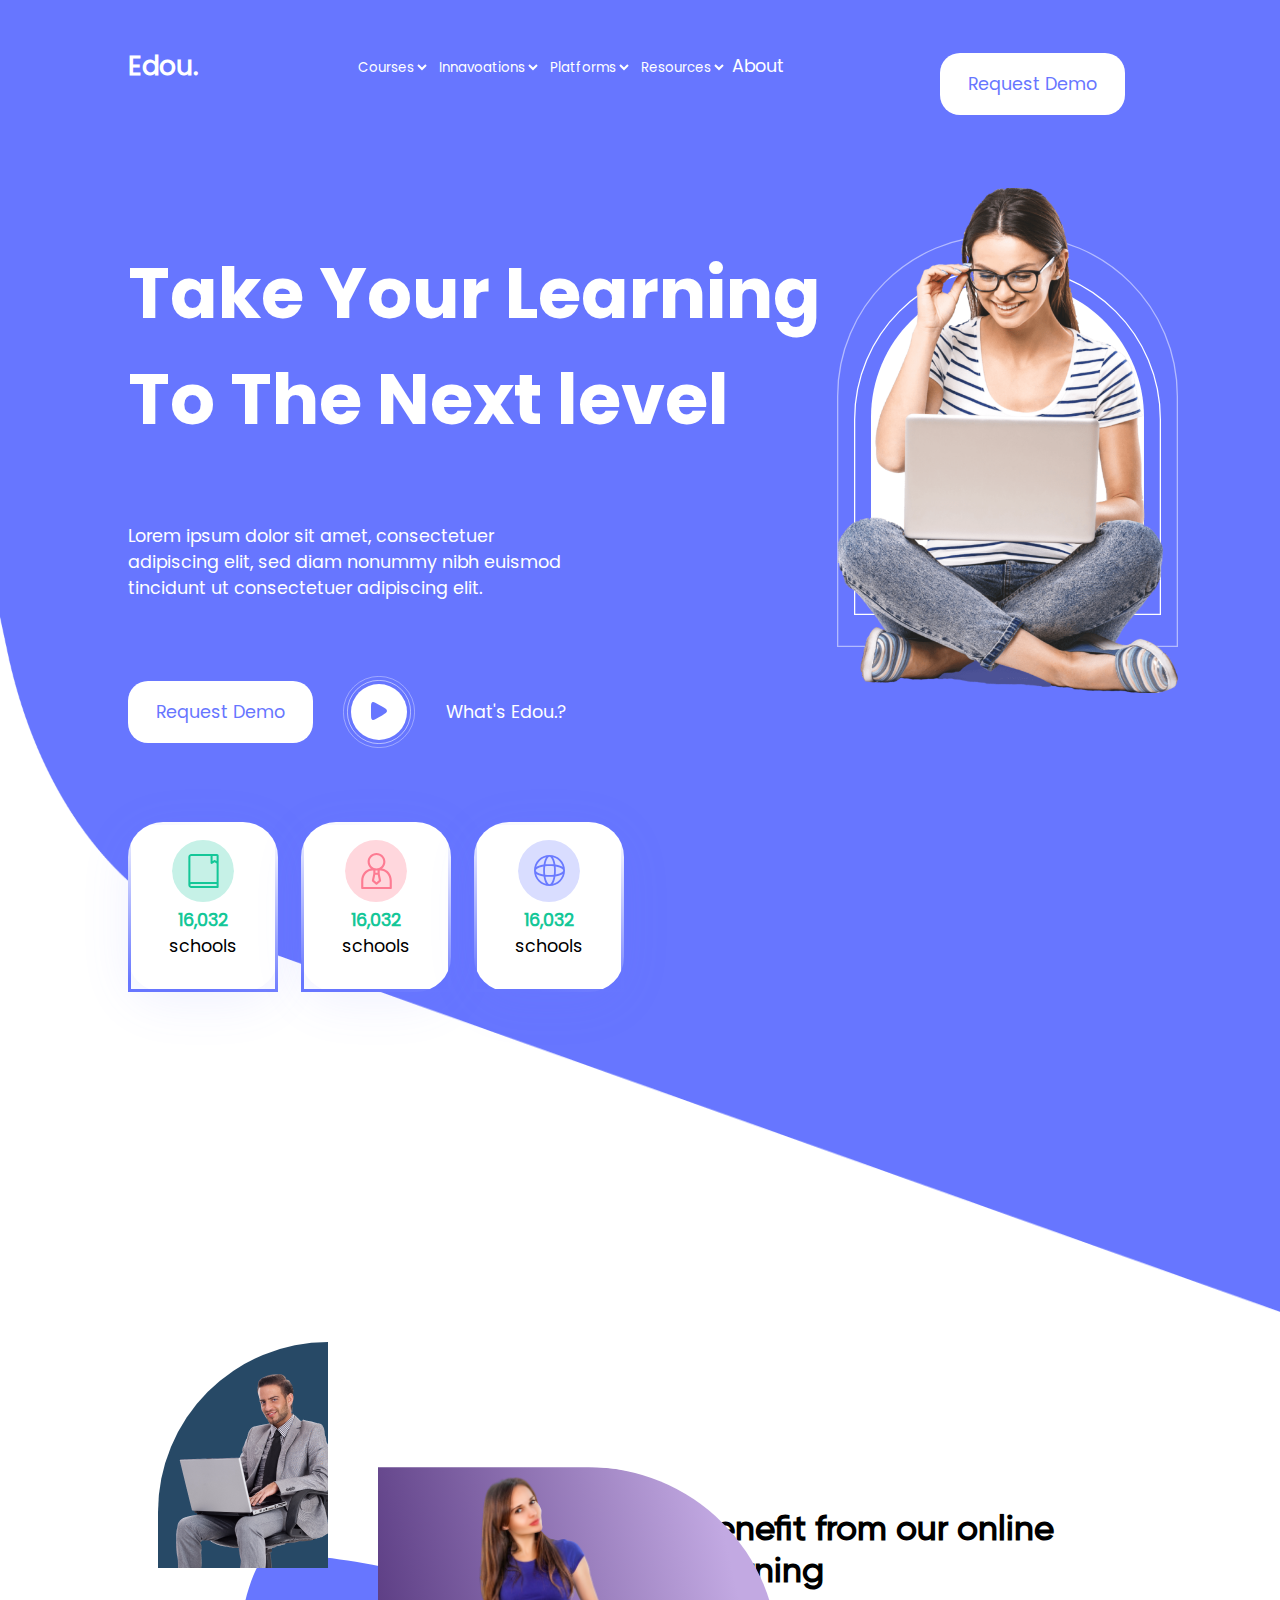
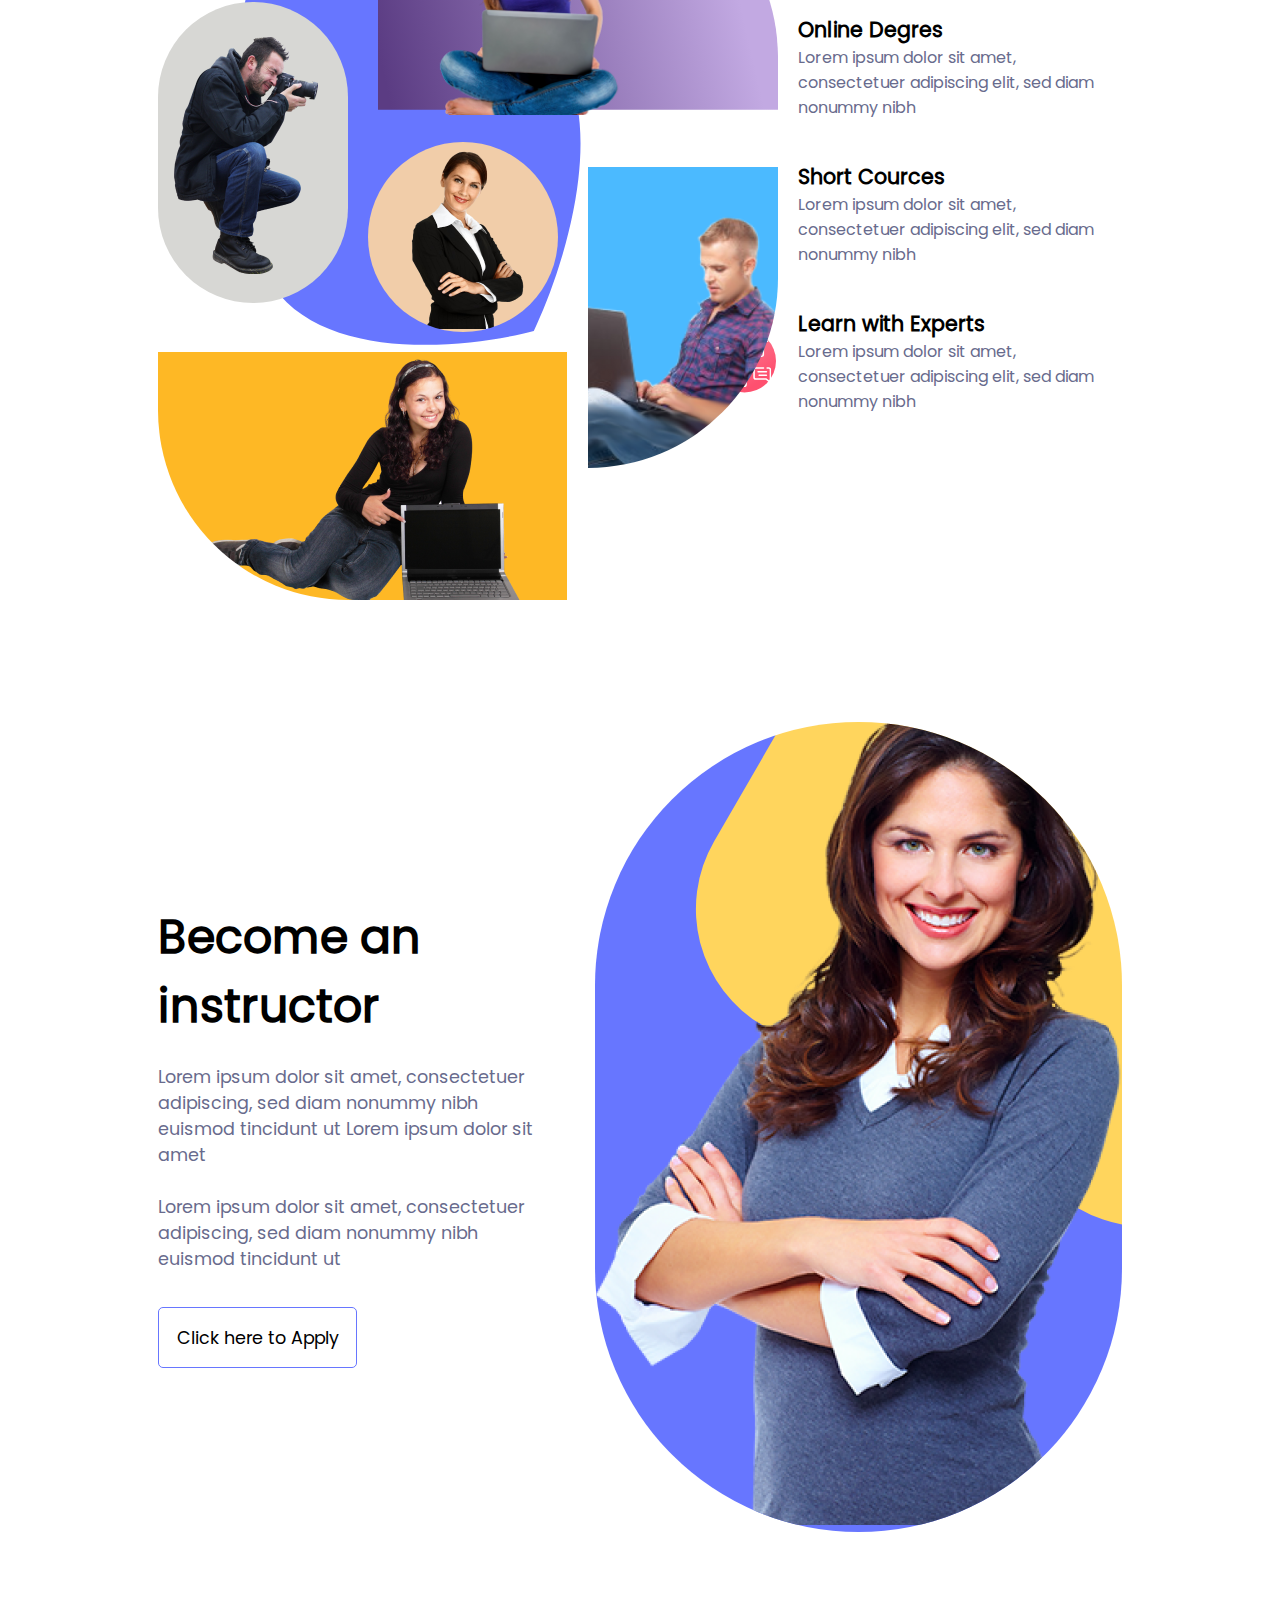
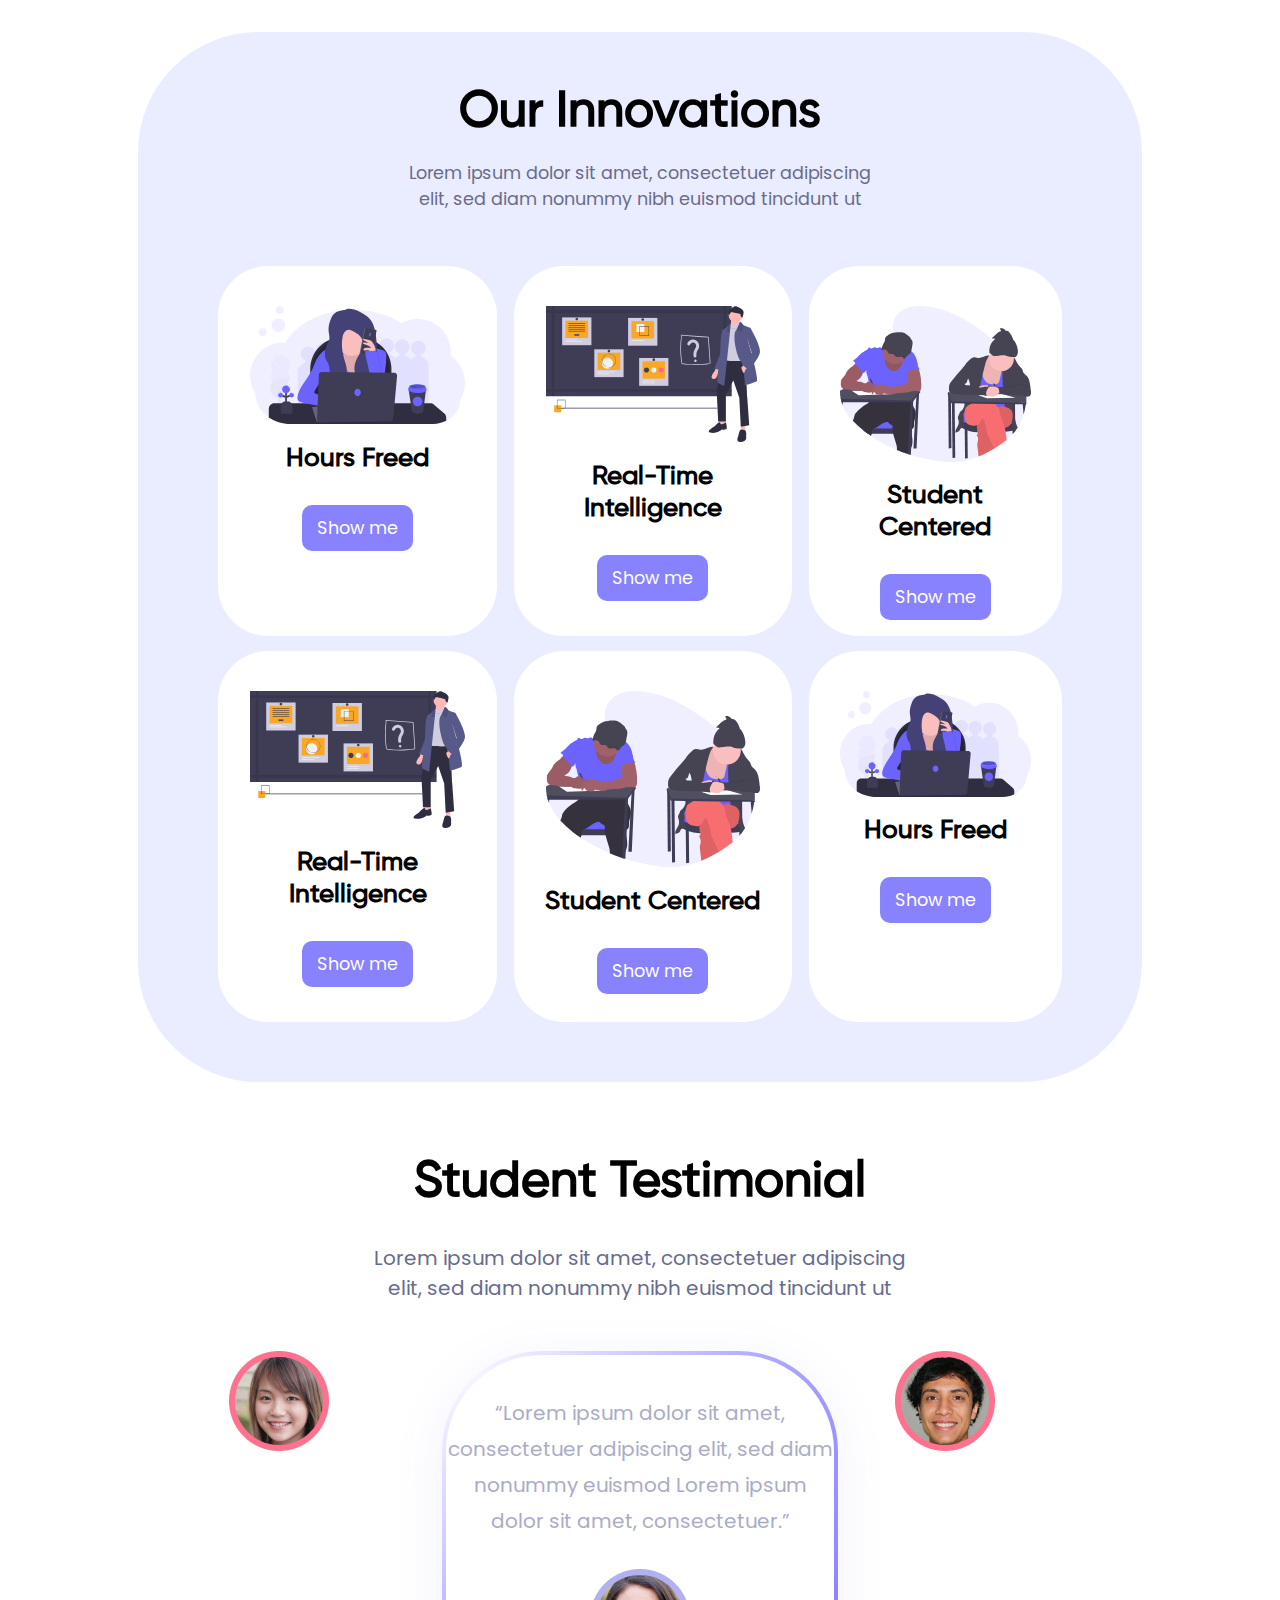
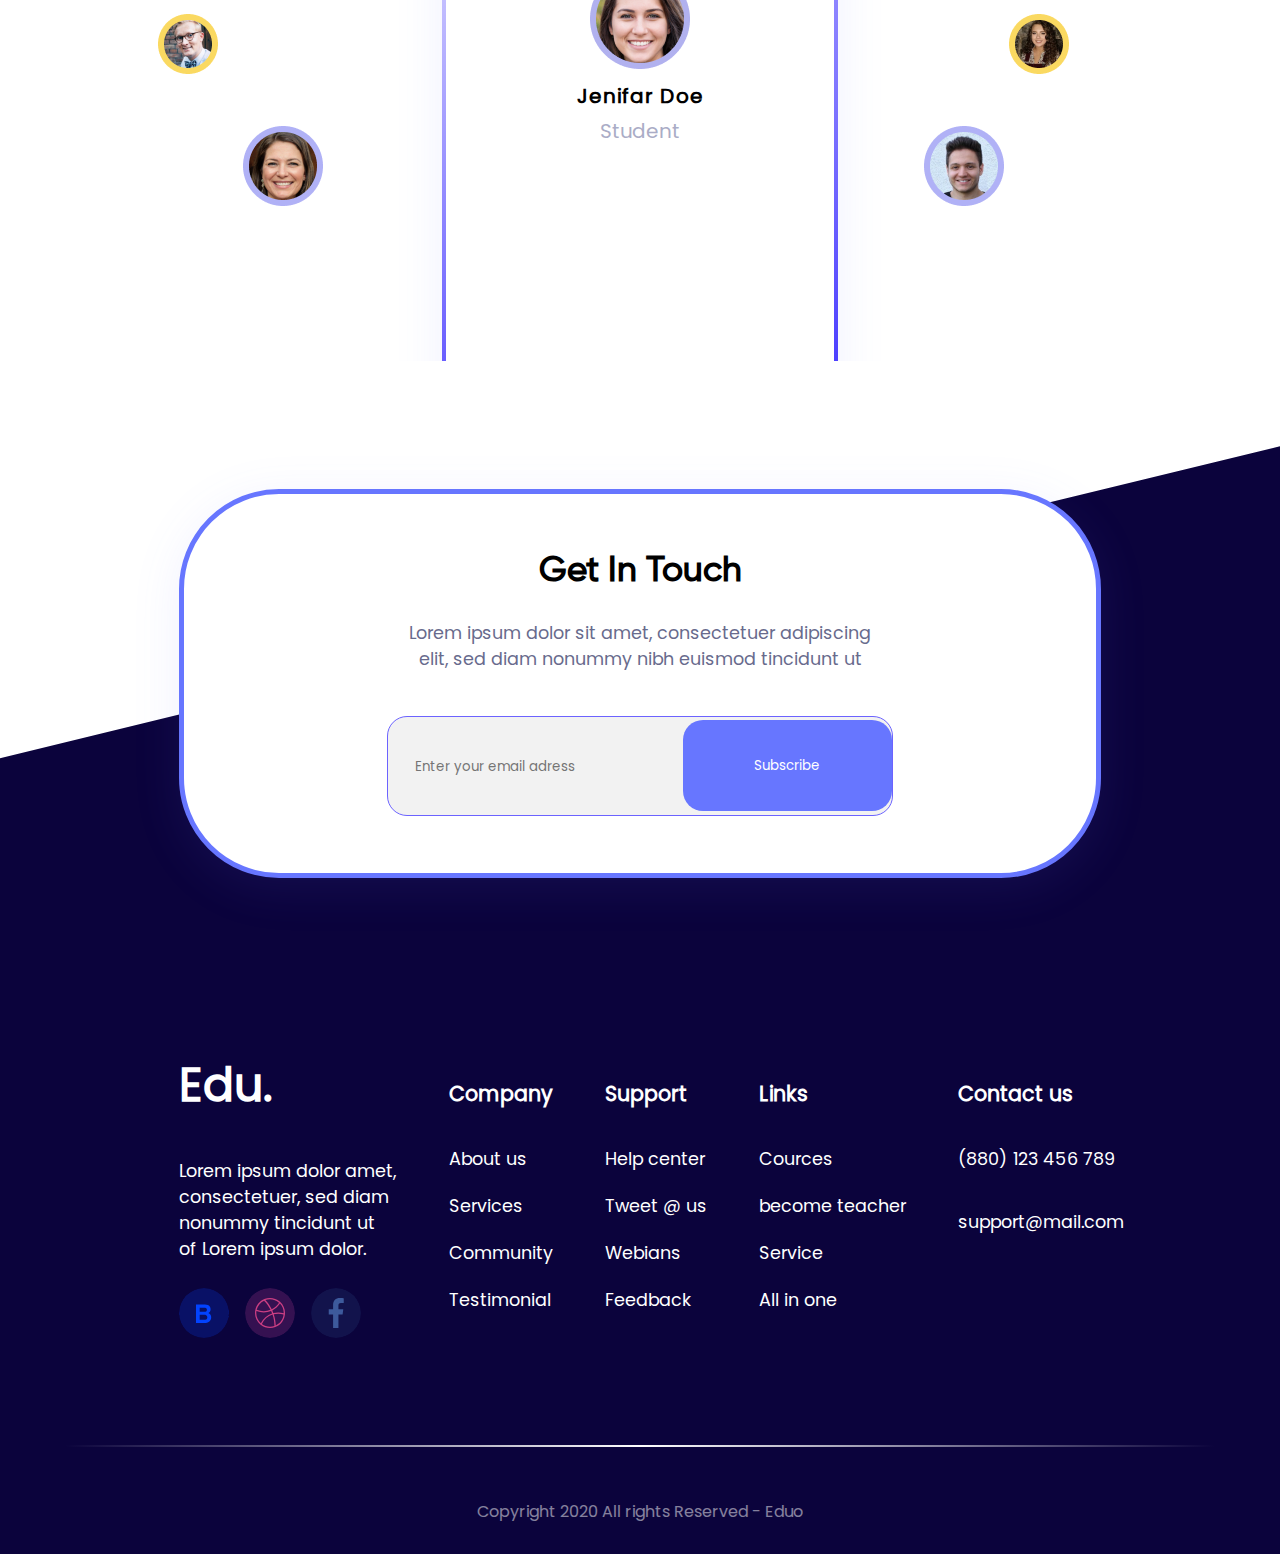
==== commit 36e25044: "section 5 styles added" ====
--- a/index.html
+++ b/index.html
@@ -232,41 +232,41 @@
         </div>
 
         <div class="row">
+          <div class="column">
+            <div>
+              <img src="./assets/images/main/section-5/sec5-img-1.png">
+            </div>
+            <div>
+              <img src="./assets/images/main/section-5/sec5-img-2.png">
+            </div>
+            <div>
+              <img src="./assets/images/main/section-5/sec5-img3.png">
+            </div>
+          </div>
+          <div >
+            <p>“Lorem ipsum dolor sit amet, consectetuer adipiscing elit, sed diam nonummy euismod Lorem ipsum
+              dolor sit amet, consectetuer.”</p>
+            <div>
+              <img src="./assets/images/main/section-5/sec5-img-4.png">
+              <h3>Jenifar Doe</h3>
+              <span>Student</span>
+            </div>
+          </div>
+  
+          <div class="column">
+                    <div>
+            <img src="./assets/images/main/section-5/sec5-img-5.png">
+          </div>
           <div>
-            <div>
-              <img src="./assets/images/main/section-5/sec5-img-1.png">
-            </div>
-            <div>
-              <img src="./assets/images/main/section-5/sec5-img-2.png">
-            </div>
-            <div>
-              <img src="./assets/images/main/section-5/sec5-img-4.png">
-            </div>
-          </div>
-        </div>
-
-        <div>
-          <p>“Lorem ipsum dolor sit amet, consectetuer adipiscing elit, sed diam nonummy euismod Lorem ipsum
-            dolor sit amet, consectetuer.”</p>
+            <img src="./assets/images/main/section-5/sec5-img-6.png">
+          </div>
           <div>
-            <!---image and caption later-->
-            <img src="./assets/images/main/section-5/sec5-img-4.png">
-            <h3>Jenifar Doe</h3>
-            <span>Student</span>
-          </div>
-        </div>
-
-        <div>
-                  <div>
-          <img src="./assets/images/main/section-5/sec5-img-5.png">
-        </div>
-        <div>
-          <img src="./assets/images/main/section-5/sec5-img-6.png">
-        </div>
-        <div>
-          <img src="./assets/images/main/section-5/sec5-img-7.png">
-        </div>
-        </div>
+            <img src="./assets/images/main/section-5/sec5-img-7.png">
+          </div>
+          </div>
+        </div>
+
+
 
       </div>
       </section>
--- a/assets/styles/main-section.css
+++ b/assets/styles/main-section.css
@@ -326,24 +326,119 @@
   margin-top: 5%;
   /* margin-bottom: 15%; */
 }
- /* Section 5 */
- #section-5{
-   text-align:center;
- }
- #section-5 h1{
+/* Section 5 */
+#section-5 {
+  text-align: center;
+  margin-top: 5%;
+  margin-bottom: 10%;
+}
+#section-5 h1 {
   font-family: Gilory;
   font-size: 50px;
   font-style: normal;
   font-weight: 800;
   line-height: 61px;
-  letter-spacing: 0em;  
- }
- #section-5 > div:first-of-type> p{
+  letter-spacing: 0em;
+  margin-bottom: 30px;
+}
+#section-5 > div:first-of-type > p {
   font-style: normal;
   font-weight: 500;
   font-size: 20px;
   line-height: 30px;
-  color: #686B8D;
+  color: #686b8d;
   margin: 0% 22%;
   margin-bottom: 5%;
+}
+#section-5 .row {
+  height: fit-content;
+  min-height: 100%;
+  min-width: 100%;
+  justify-content: space-between;
+  flex-shrink: 0;
+}
+#section-5 .row > div {
+  /* overflow: hidden; */
+  min-height: 100%;
+  /* height: 100%; */
+}
+/* #section-5 .row> div:first-child{
+   text-align: left;
  }
+ #section-5 .row> div:last-child{
+   text-align:right;
+ } */
+#section-5 .row > div:first-child,
+#section-5 .row > div:last-child {
+  position: relative;
+  width: 100%;
+  text-align: left;
+}
+#section-5 .row > div:first-child > *,
+#section-5 .row > div:last-child > * {
+  position: absolute;
+  padding-bottom: 20px;
+  display: block;
+  width: 100%;
+}
+#section-5 .row > div:first-child > div:nth-child(1) {
+  left: 25%;
+  top: 0px;
+}
+#section-5 .row > div:first-child > div:nth-child(2) {
+  left: 0%;
+  top: 35%;
+}
+#section-5 .row > div:first-child > div:nth-child(3) {
+  left: 30%;
+  top: 50%;
+}
+#section-5 .row > div:last-child > div:nth-child(1) {
+  left: 20%;
+  top: 0px;
+}
+#section-5 .row > div:last-child > div:nth-child(2) {
+  left: 60%;
+  top: 35%;
+}
+#section-5 .row > div:last-child > div:nth-child(3) {
+  left: 30%;
+  top: 50%;
+}
+/** middle div **/
+#section-5 .row > div:nth-child(2) {
+  background-color: red;
+  background: #ffffff;
+  box-shadow: 0px 10px 50px rgba(103, 118, 255, 0.1);
+  border-radius: 100px;
+  border: double 4px transparent;
+  background-image: linear-gradient(white, white), radial-gradient(circle at top left, rgb(255, 255, 255),#3020ff);
+  background-origin: border-box;
+  background-clip: content-box, border-box;
+}
+#section-5 .row > div:nth-child(2) > p {
+  font-weight: 500;
+  font-size: 20px;
+  line-height: 180%;
+  color: #aaacc6;
+  padding-bottom: 30px;
+  padding-top:40px;
+  text-align: center;
+}
+#section-5 .row > div:nth-child(2) h3 {
+  font-weight: 600;
+  font-size: 20px;
+  line-height: 0%;
+  letter-spacing: 0.05em;
+  color: #000000;
+  padding-top: 20px;
+  padding-bottom: 20px;
+}
+#section-5 .row > div:nth-child(2) span {
+  font-weight: 500;
+  font-size: 20px;
+  line-height: 30px;
+  text-align: center;  color: #aaacc6;
+  padding-top: 20px;
+  padding-bottom: 20px;
+}
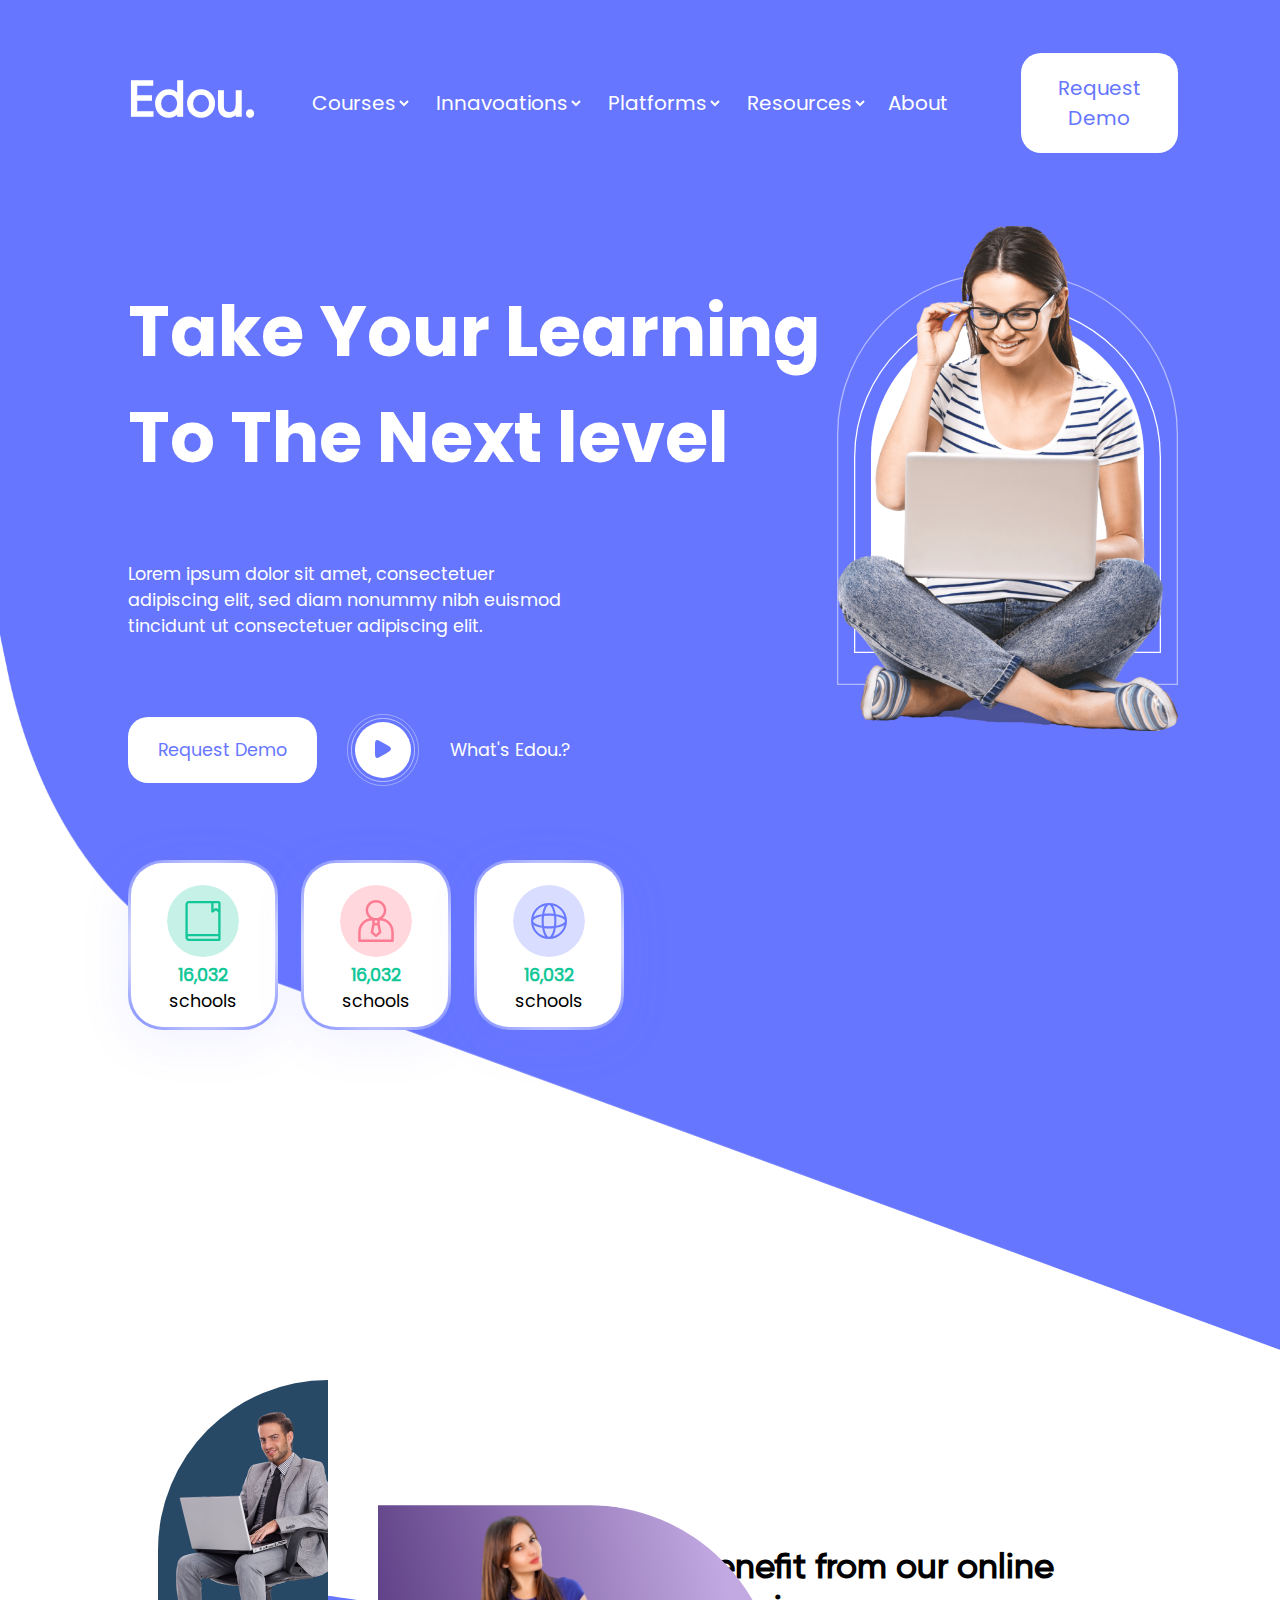
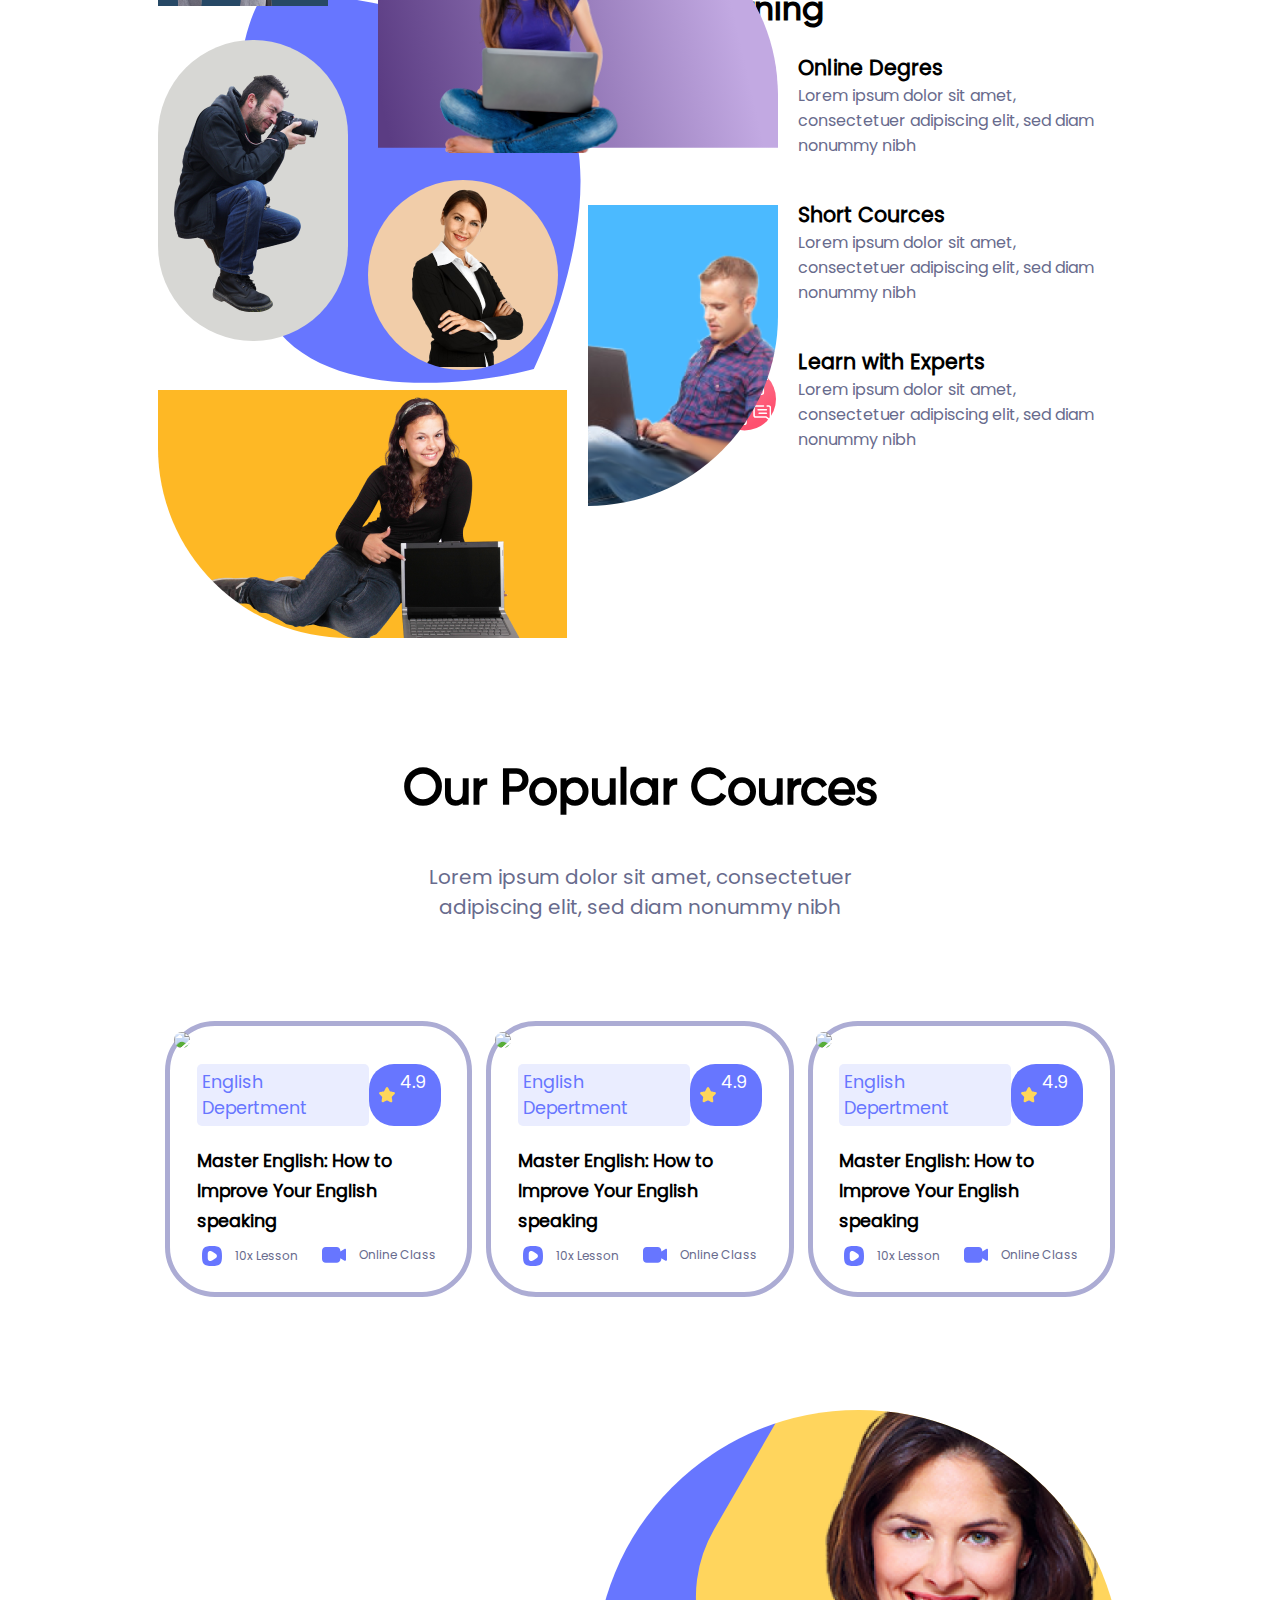
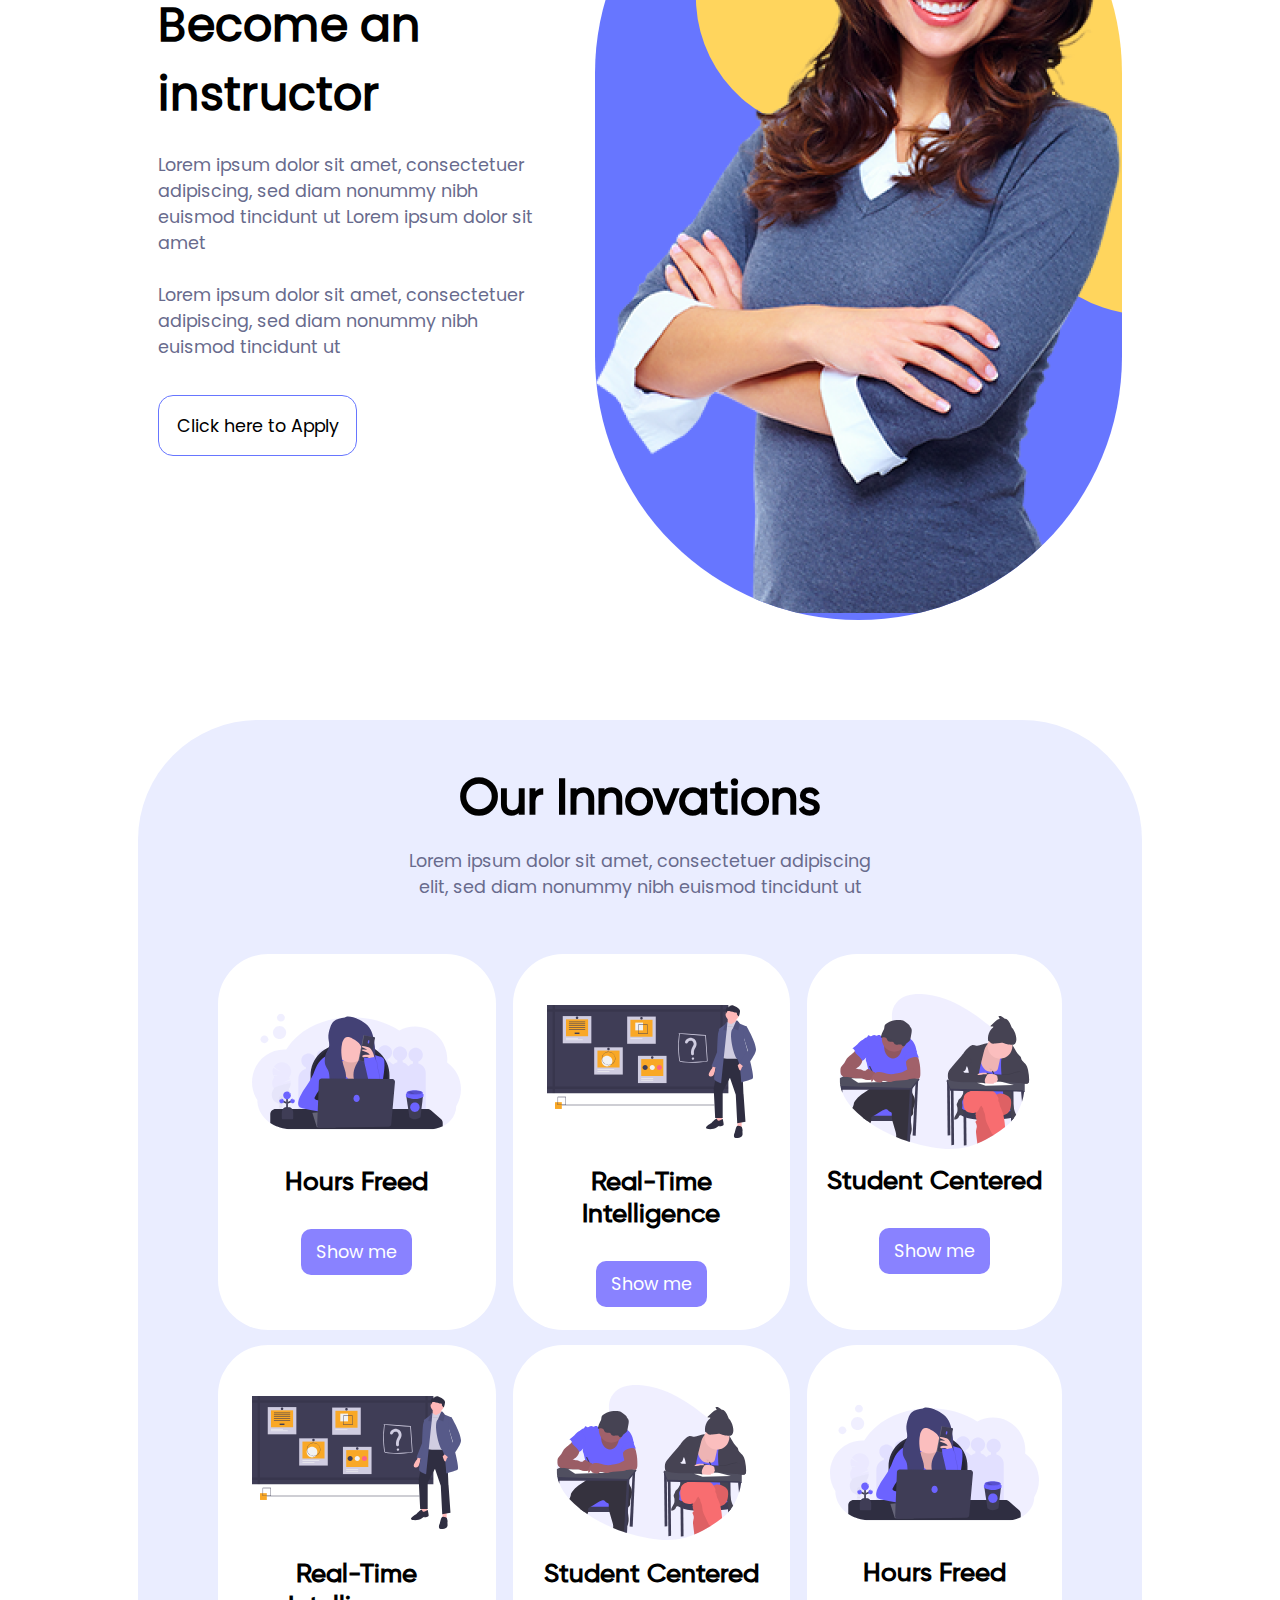
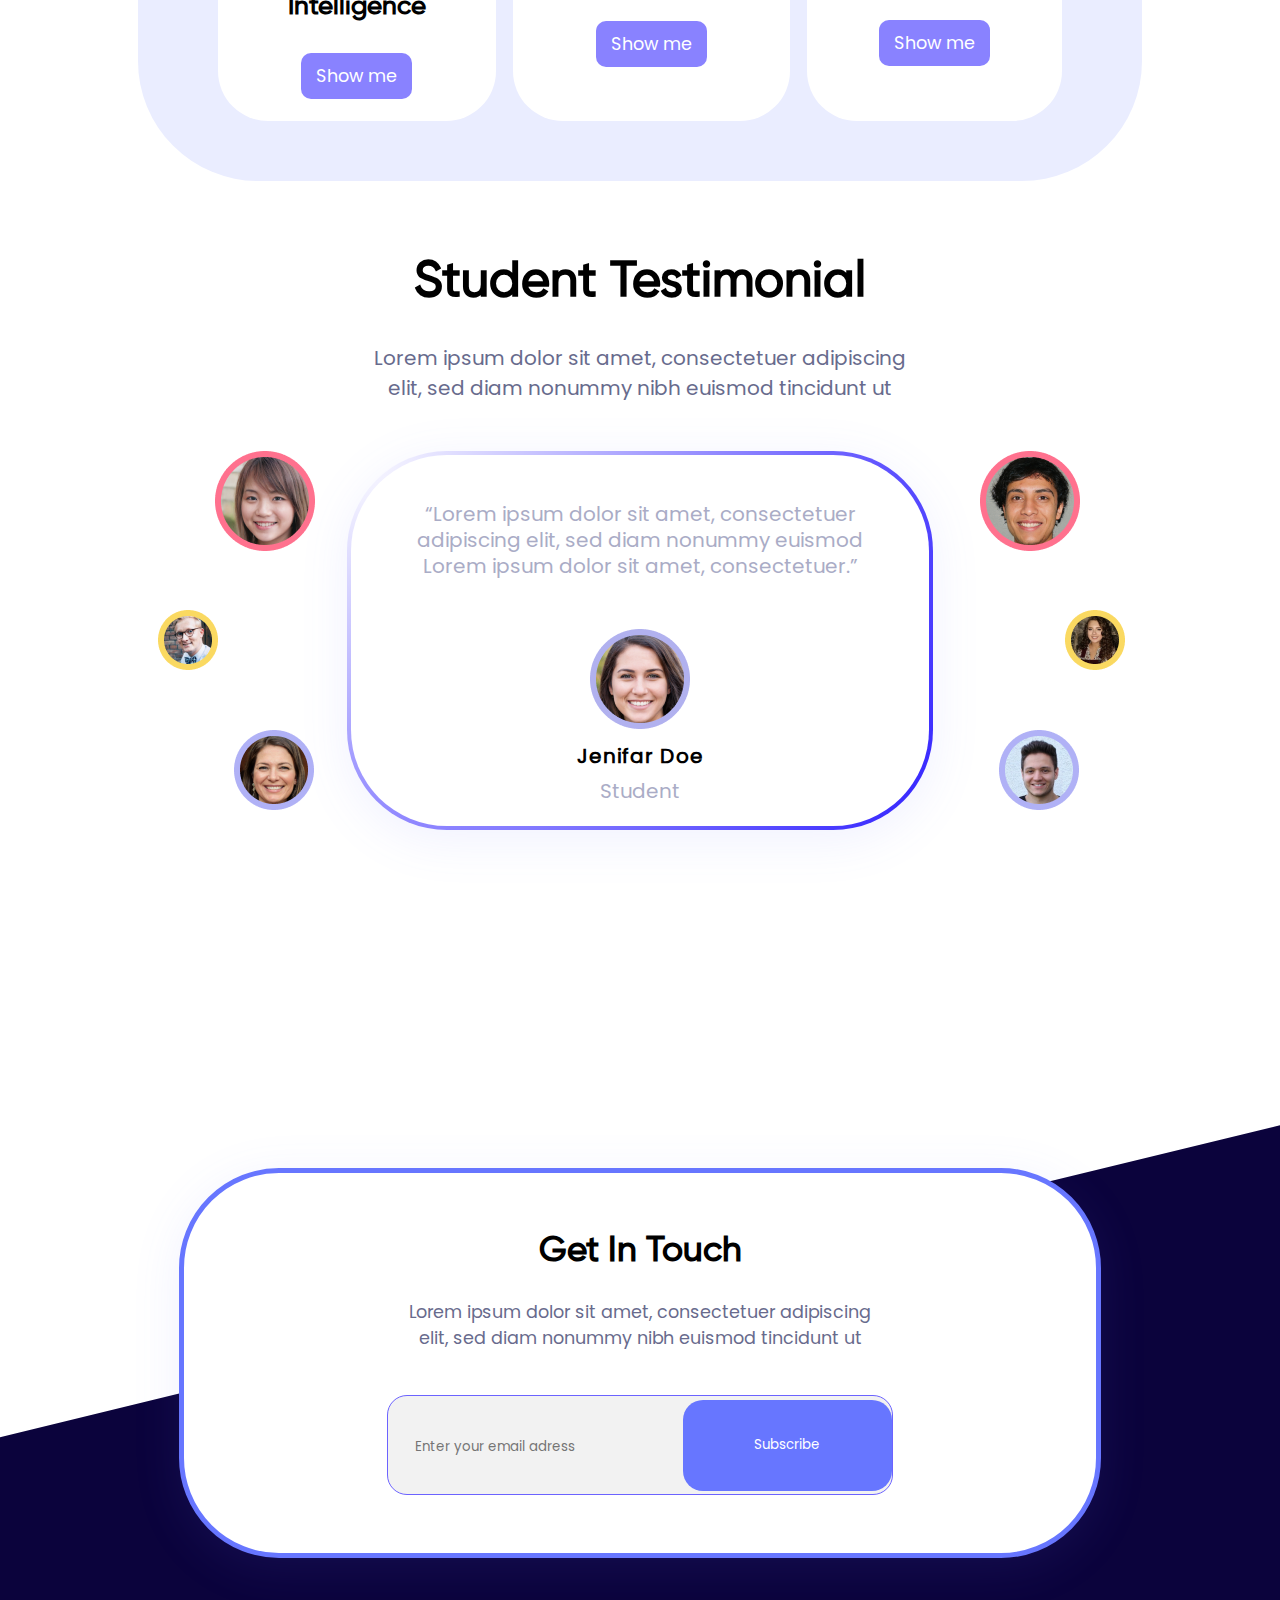
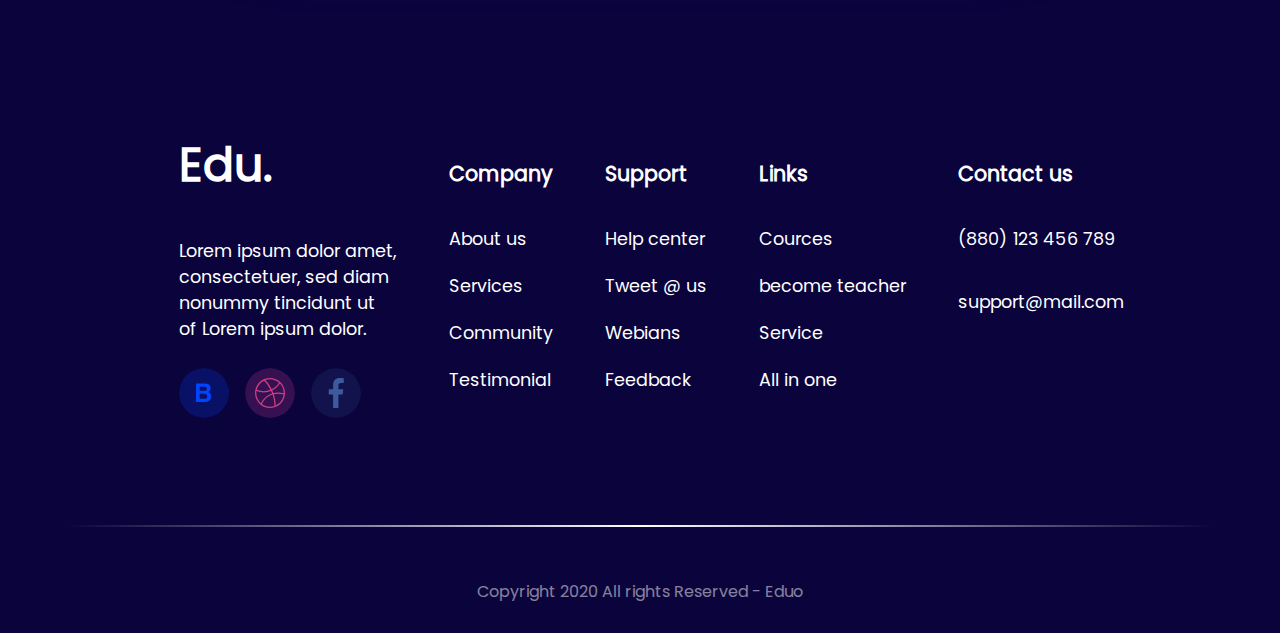
==== commit 162a2d06: "section 2 added" ====
--- a/index.html
+++ b/index.html
@@ -24,7 +24,7 @@
     <!--Nav Bar-->
     <div id="container">
       <div id="header">
-        <nav class="Nav">
+        <nav class="Nav row">
           <a href="#default" class="Nav-item logo">Edou.</a>
           <select class="Nav-item" name="Courses">
             <option value="Courses">
@@ -138,6 +138,101 @@
         </div>
       </section>
 
+ <!--Section 2: Popular cources-->
+      <section class="grid-item column" id="section-2">
+        <div>
+          <span><h1>Our Popular Cources</h1></span>
+          <p>
+            Lorem ipsum dolor sit amet, consectetuer adipiscing elit, sed diam
+            nonummy nibh
+          </p>
+        </div>
+        <div class="row">
+
+          <div class="cart column">
+            <div class="cart-img">
+               <img src="./assets/images/main/section-4/imgcourse-english.png" class="cart-img"/>
+            </div>
+           <div class="cart-info column">
+              <span class="row">
+                <span class="cart-tag">English Depertment</span>
+                <span class="cart-rate row">
+                  <img src="./assets/images/Vectorstar.svg" style="margin: auto" />
+                  <span>4.9</span>
+              </span>
+            </span>
+            <span>                 
+              Master English: How to Improve Your English speaking
+            </span>
+            <span class="row">
+                <span>
+                  <img src="./assets/images/Vectorspeed-play.svg"  />
+                  <span>10x Lesson</span>
+                </span>               
+                <span>
+                  <img src="./assets/images/Vectorcamera.svg" />
+                  <span>Online Class</span>
+                </span>
+            </span>
+           </div>
+          </div>
+          <div class="cart column">
+            <div class="cart-img">
+               <img src="./assets/images/main/section-4/imgenglish-img2.png" class="cart-img"/>
+            </div>
+           <div class="cart-info column">
+              <span class="row">
+                <span class="cart-tag">English Depertment</span>
+                <span class="cart-rate row">
+                  <img src="./assets/images/Vectorstar.svg" style="margin: auto" />
+                  <span>4.9</span>
+              </span>
+            </span>
+            <span>                 
+              Master English: How to Improve Your English speaking
+            </span>
+            <span class="row">
+                <span>
+                  <img src="./assets/images/Vectorspeed-play.svg"  />
+                  <span>10x Lesson</span>
+                </span>               
+                <span>
+                  <img src="./assets/images/Vectorcamera.svg" />
+                  <span>Online Class</span>
+                </span>
+            </span>
+           </div>
+          </div>
+          <div class="cart column">
+            <div class="cart-img">
+               <img src="./assets/images/main/section-4/imgenglish-img3.png" class="cart-img"/>
+            </div>
+           <div class="cart-info column">
+              <span class="row">
+                <span class="cart-tag">English Depertment</span>
+                <span class="cart-rate row">
+                  <img src="./assets/images/Vectorstar.svg" style="margin: auto" />
+                  <span>4.9</span>
+              </span>
+            </span>
+            <span>                 
+              Master English: How to Improve Your English speaking
+            </span>
+            <span class="row">
+                <span>
+                  <img src="./assets/images/Vectorspeed-play.svg"  />
+                  <span>10x Lesson</span>
+                </span>               
+                <span>
+                  <img src="./assets/images/Vectorcamera.svg" />
+                  <span>Online Class</span>
+                </span>
+            </span>
+           </div>
+          </div>
+        </div>
+      </section>
+
       <!--Section 3: Become an instructor-->
       <section class="grid-item row" id="section-3">
         <div class="column" id="apply-info">
@@ -186,7 +281,6 @@
             <h2>Real-Time Intelligence</h2>
             <a href="#">Show me</a>
           </div>
-
           <div class="grid-item">
             <img
               src="./assets/images/main/section4/undraw_exams_g4owsec4-img3.svg"
@@ -194,7 +288,6 @@
             <h2>Student Centered</h2>
             <a href="#">Show me</a>
           </div>
-
           <div class="grid-item">
             <img
               src="./assets/images/main/section4//undraw_quiz_nlyhsec4-img2.svg"
@@ -202,7 +295,6 @@
             <h2>Real-Time Intelligence</h2>
             <a href="#">Show me</a>
           </div>
-
           <div class="grid-item">
             <img
               src="./assets/images/main/section4/undraw_exams_g4owsec4-img3.svg"
@@ -212,7 +304,6 @@
               <a href="#">Show me</a>
             </div>
           </div>
-
           <div class="grid-item">
             <img src="./assets/images/main/section4/sec4-img1.svg" />
             <h2>Hours Freed</h2>
@@ -230,7 +321,6 @@
             <p>Lorem ipsum dolor sit amet, consectetuer adipiscing elit,
               sed diam nonummy nibh euismod tincidunt ut</p>
         </div>
-
         <div class="row">
           <div class="column">
             <div>
@@ -243,7 +333,7 @@
               <img src="./assets/images/main/section-5/sec5-img3.png">
             </div>
           </div>
-          <div >
+          <div class="column">
             <p>“Lorem ipsum dolor sit amet, consectetuer adipiscing elit, sed diam nonummy euismod Lorem ipsum
               dolor sit amet, consectetuer.”</p>
             <div>
@@ -265,9 +355,6 @@
           </div>
           </div>
         </div>
-
-
-
       </div>
       </section>
 
--- a/assets/styles/Header.css
+++ b/assets/styles/Header.css
@@ -14,6 +14,8 @@
   height: 100%;
   overflow: hidden;
   /* display: table; */
+  vertical-align: baseline;
+  justify-content: space-between;
 }
 nav,
 nav > * {
@@ -21,44 +23,37 @@
   text-align: center;
   vertical-align: baseline;
 }
-/* nav >*{ */
-/* display:inline-block;
-    display:table-cell;
-    vertical-align: middle; */
-/* line-height: 25px; */
-/* } */
 nav select {
   background-color: transparent;
   border: none;
   text-align: center;
 }
-.request-btn {
-  background-color: #fff;
-  color: #6776ff;
-  border-radius: 20px;
-  border: none;
-  box-sizing: border-box;
-  padding: 18px 28px;
+.Nav-item{
+  margin-top: auto;
+  margin-bottom: auto;
+  margin-right: 20px;
+  font-size: 20px;
 }
+
 nav a {
   color: #fff;
 }
 nav .logo {
   font-weight: bold;
   text-decoration: none;
-  font-size: 1.5em;
   text-align: center;
   float: left;
-  margin-right: auto;
-  line-height: 25px;
-  /* border-radius: 4px; */
+  margin-right: 5%;
+  font-family: Gilory;
+  font-weight: 800;
+  font-size: 50px;
+  line-height: 61px;
 }
 nav .request-btn {
-  margin-right: 5%;
+  margin-right: 0%;
+  margin-left: 5%;
   float: right;
-  /* position:absolute; */
 }
-
 /*Hero section*/
 .hero {
   margin-top: 7%;
@@ -119,9 +114,6 @@
   list-style: none;
   width: 70%;
 }
-/* .intro-text ul li{
-    margin: 0 10px;
-} */
 .intro-btn-sec a:last-child {
   color: #fff;
 }
@@ -131,15 +123,15 @@
 .hero-info-cart {
   /* position: absolute; */
   background: #ffffff;
-  box-shadow: 0px 10px 50px rgba(103, 118, 255, 0.1);
-  border-radius: 35px;
   width: 150px;
   height: 170px;
-  padding: 10px;
+  padding: 3px;
   align-items: center;
   /* justify-content: space-between; */
+  box-shadow: 0px 10px 50px rgba(103, 118, 255, 0.1);
+  /* border-radius: 35px;
   border-collapse: separate;
-  border: 10px solid;
+  border: 10px solid transparent;
   border-image-slice: 1;
   border-width: 3px;
   border-image-source: linear-gradient(
@@ -149,6 +141,30 @@
     #6776ff 4.57%,
     rgba(255, 255, 255, 0) 95.43%
   );
+  -webkit-mask: 
+  linear-gradient(
+    7.75deg,
+    #6776ff 4.57%,
+    rgba(255, 255, 255, 0) 95.43%,
+    #6776ff 4.57%,
+    rgba(255, 255, 255, 0) 95.43%
+  ) padding-box, 
+  linear-gradient(#fff 0 0); */
+  border:  1px transparent;
+  border-radius: 35px;
+  border-width: 3px;
+  background-image: 
+  linear-gradient(white, white),
+   radial-gradient(circle,rgba(255, 255, 255, 0),
+   rgba(255, 255, 255, 0),
+   #6776FF);
+  background-origin: border-box;
+  background-clip: content-box, border-box;
+
+
+/* border-image-source: linear-gradient(185.75deg, #6776FF 4.57%, rgba(255, 255, 255, 0) 95.43%); */
+
+
 }
 .hero-info-cart p:first-of-type {
   color: #14c798;
@@ -160,7 +176,6 @@
   background-repeat: no-repeat;
   background-position: center;
   background-size: 50%, 100%;
-  /* background-color: #C6F1E7; */
   width: 50%;
   height: 50%;
   border-radius: 50%;
@@ -168,6 +183,7 @@
   /* position:absolute;
     left:25%;
     top:5%; */
+    margin-top: 12%;
 }
 #schools-icon {
   background-image: url("../images/hero/Vectorcart1.svg"),
--- a/assets/styles/styles.css
+++ b/assets/styles/styles.css
@@ -59,3 +59,20 @@
   display: flex;
   flex-direction: column;
 }
+.request-btn {
+  background-color: #fff;
+  color: #6776ff;
+  border-radius: 20px;
+  border: none;
+  box-sizing: border-box;
+  /* width: 221px; */
+  /* height: 70px; */
+  text-align: center;
+  vertical-align:middle;
+  padding:20px 30px;
+}
+.request-btn:hover {
+  background: #6776ff;
+  color: #fff;
+  border: 1px solid #fff;
+}--- a/assets/styles/main-section.css
+++ b/assets/styles/main-section.css
@@ -161,55 +161,93 @@
     object-fit: cover;
     object-position: bottom;
 }  */
+
 /* Sectoion 2 */
-.cources-row {
-  justify-content: space-between;
-}
-.course-container {
+#section-2 h1 {
+  font-family: Gilory;
+  font-size: 50px;
+  font-weight: 800;
+  line-height: 61px;
+  letter-spacing: 0em;
+  margin-bottom: 5%;
+  text-align: center;
+}
+#section-2 p {
+  color: #686b8d;
+  text-align: center;
+  font-weight: 500;
+  font-size: 20px;
+  line-height: 30px;
+  margin: 0% auto;
+  width: 60%;
+  margin-bottom: 5%;
+}
+#section-2 > .row {
+  justify-content: space-between;
+}
+#section-2 > .row > .cart {
   border-radius: 50px;
   border: 5px solid rgb(172, 172, 212);
   height: 100%;
-  padding: 0.2em 0.2em 2em 0.2em;
-  margin: 0.2em;
+  padding: 0.2em 0.2em 0.2em 0.2em;
+  margin: 0.4em;
   box-sizing: border-box;
   /* border-image:   */
   /* linear-gradient(100% 100% at 0% 0%, #6776FF 0%, */
   /* rgba(255, 255, 255, 0) 68.57%, */
   /* rgba(255, 255, 255, 0) 100%); */
 }
-.course-img {
+#section-2 > .row > .cart .cart-img {
   border-radius: 45px;
   border: 5px;
-  margin-bottom: 1em;
   width: 100%;
   height: auto;
   max-width: 100%;
 }
-.course-tag {
+#section-2 > .row > .cart > .cart-info {
+  margin: 3% 8%;
+  justify-content: space-between;
+}
+#section-2 > .row > .cart > .cart-info span:first-child {
+  justify-content: space-between;
+}
+#section-2 > .row > .cart > .cart-info .cart-tag {
   background: #eaedff;
   color: #6776ff;
   border-radius: 5px;
   padding: 5px;
   box-sizing: border-box;
 }
-.course-rate {
+#section-2 > .row > .cart > .cart-info .cart-rate {
+  color: #fff;
   background: #6776ff;
-  border-radius: 15px;
+  border-radius: 25px;
   padding: 5px 10px;
-  width: 10%;
-  justify-content: space-between;
-}
-.course-info {
-  justify-content: space-between;
-}
-.course-play {
+  width: fit-content;
+  justify-content: space-between;
+}
+#section-2 > .row > .cart > .cart-info .cart-rate > * {
+  margin: 0px 5px;
+}
+#section-2 > .row > .cart > .cart-info > span:nth-child(2) {
+  font-weight: 600;
+  /* font-size: 1em; */
+  line-height: 30px;
+  margin-top: 20px;
+}
+#section-2 > .row > .cart > .cart-info span:nth-child(3) {
+  font-weight: 400;
+  font-size: 12px;
+  line-height: 18px;
   justify-content: space-between;
   margin-top: 0.8em;
+  color: #686b8d;
+}
+#section-2 > .row > .cart > .cart-info span:nth-child(3) span > * {
+  margin: 0px 5px;
+  vertical-align: middle;
 }
 /* Section 3 */
-/* #section-3{
-
-} */
 #apply-info {
   width: 40%;
   align-self: center;
@@ -225,11 +263,10 @@
   background: #ffffff;
   border: 1px solid #6776ff;
   box-sizing: border-box;
-  border-radius: 5px;
+  border-radius: 15px;
   color: #000;
 }
-#apply-info a:hover,
-.request-btn:hover {
+#apply-info a:hover {
   background: #6776ff;
   color: #fff;
   border: 1px solid #fff;
@@ -278,20 +315,20 @@
   letter-spacing: 0em;
   margin-bottom: 2%;
 }
+#section-4 p {
+  color: #686b8d;
+  margin: 0% 22%;
+  margin-bottom: 5%;
+}
 #section-4 .grid-container {
   grid-template-columns: auto auto auto;
   margin: 0px;
   row-gap: 2%;
   column-gap: 2%;
 }
-#section-4 p {
-  color: #686b8d;
-  margin: 0% 22%;
-  margin-bottom: 5%;
-}
 #section-4 .grid-item {
   padding: 40px 20px 0px 20px;
-  width: fit-content;
+  /* width: fit-content; */
   height: auto;
   min-height: 100% !important;
   background: #ffffff;
@@ -308,15 +345,19 @@
   padding: 10px 15px;
   margin-bottom: 30px;
   margin-top: 30px;
+  /* height:fit-content; */
+  /* min-height: 10s0%; */
   display: inline-block;
 }
-#section-4 .grid-item a:hover {
+/* #section-4 .grid-item a:hover {
   background: #fff;
   color: rgba(108, 99, 255, 0.8);
   border: 3px solid rgba(108, 99, 255, 0.8);
-}
+} */
 #section-4 .grid-item img {
   width: 90%;
+  width: 209px;
+  height: 155px;
   /* margin-bottom: calc(100% - 30px); */
 }
 #section-4 .grid-item h2 {
@@ -352,7 +393,7 @@
 }
 #section-5 .row {
   height: fit-content;
-  min-height: 100%;
+  /* min-height: 100%; */
   min-width: 100%;
   justify-content: space-between;
   flex-shrink: 0;
@@ -370,60 +411,81 @@
  } */
 #section-5 .row > div:first-child,
 #section-5 .row > div:last-child {
+  /* position: relative; */
+  width: 45%;
+  text-align: left;
+  justify-content: space-between;
+}
+/* #section-5 .row > div:first-child>div,
+#section-5 .row > div:last-child>div {
   position: relative;
-  width: 100%;
-  text-align: left;
-}
-#section-5 .row > div:first-child > *,
-#section-5 .row > div:last-child > * {
-  position: absolute;
+} */
+#section-5 .row > div:first-child > div > *,
+#section-5 .row > div:last-child > div > * {
+  /* position: absolute; */
   padding-bottom: 20px;
   display: block;
-  width: 100%;
-}
-#section-5 .row > div:first-child > div:nth-child(1) {
-  left: 25%;
-  top: 0px;
-}
-#section-5 .row > div:first-child > div:nth-child(2) {
-  left: 0%;
-  top: 35%;
-}
-#section-5 .row > div:first-child > div:nth-child(3) {
-  left: 30%;
-  top: 50%;
-}
-#section-5 .row > div:last-child > div:nth-child(1) {
-  left: 20%;
-  top: 0px;
-}
-#section-5 .row > div:last-child > div:nth-child(2) {
-  left: 60%;
-  top: 35%;
-}
-#section-5 .row > div:last-child > div:nth-child(3) {
-  left: 30%;
-  top: 50%;
+  /* width: 100%; */
+}
+#section-5 .row > div:first-child > div:nth-child(1) > img {
+  /* left: 25%;
+  top: 0px; */
+  margin: auto 30%;
+}
+#section-5 .row > div:first-child > div:nth-child(2) > img {
+  /* left: 0%;
+  top: 35%; */
+  margin: auto 0%;
+}
+#section-5 .row > div:first-child > div:nth-child(3) > img {
+  /* left: 30%;
+  top: 50%; */
+  margin: auto 40%;
+}
+#section-5 .row > div:last-child > div:nth-child(1) > img {
+  /* left: 20%;
+  top: 0px; */
+  margin: auto 25%;
+}
+#section-5 .row > div:last-child > div:nth-child(2) > img {
+  /* left: 60%;
+  top: 35%; */
+  margin: auto 70%;
+}
+#section-5 .row > div:last-child > div:nth-child(3) > img {
+  /* left: 30%;
+  top: 50%; */
+  margin: auto 35%;
 }
 /** middle div **/
 #section-5 .row > div:nth-child(2) {
-  background-color: red;
   background: #ffffff;
   box-shadow: 0px 10px 50px rgba(103, 118, 255, 0.1);
   border-radius: 100px;
   border: double 4px transparent;
-  background-image: linear-gradient(white, white), radial-gradient(circle at top left, rgb(255, 255, 255),#3020ff);
+  background-image: linear-gradient(white, white),
+    radial-gradient(circle at top left, rgb(255, 255, 255), #3020ff);
   background-origin: border-box;
   background-clip: content-box, border-box;
+  background-size: cover;
+  height: fit-content;
 }
 #section-5 .row > div:nth-child(2) > p {
   font-weight: 500;
   font-size: 20px;
-  line-height: 180%;
+  line-height: 1.3;
   color: #aaacc6;
-  padding-bottom: 30px;
-  padding-top:40px;
-  text-align: center;
+  margin-bottom: 30px;
+  margin-top: 8%;
+  margin-left: 8%;
+  margin-right: 8%;
+  text-align: center;
+  -webkit-box-decoration-break: clone;
+  box-decoration-break: clone;
+  /* white-space: pre-wrap;  */
+}
+#section-5 .row > div:nth-child(2) > div {
+  margin: 20px auto;
 }
 #section-5 .row > div:nth-child(2) h3 {
   font-weight: 600;
@@ -438,7 +500,8 @@
   font-weight: 500;
   font-size: 20px;
   line-height: 30px;
-  text-align: center;  color: #aaacc6;
+  text-align: center;
+  color: #aaacc6;
   padding-top: 20px;
   padding-bottom: 20px;
 }
--- a/assets/styles/media-queries.css
+++ b/assets/styles/media-queries.css
@@ -1,7 +1,7 @@
-@media screen and (max-width: 600px) {
+/* @media screen and (max-width: 600px) {
     .Nav, .Nav-bar{
       float: none;
       flex-direction: column;
-      /* text-align: left; */
+      
     }
-  }+  } */